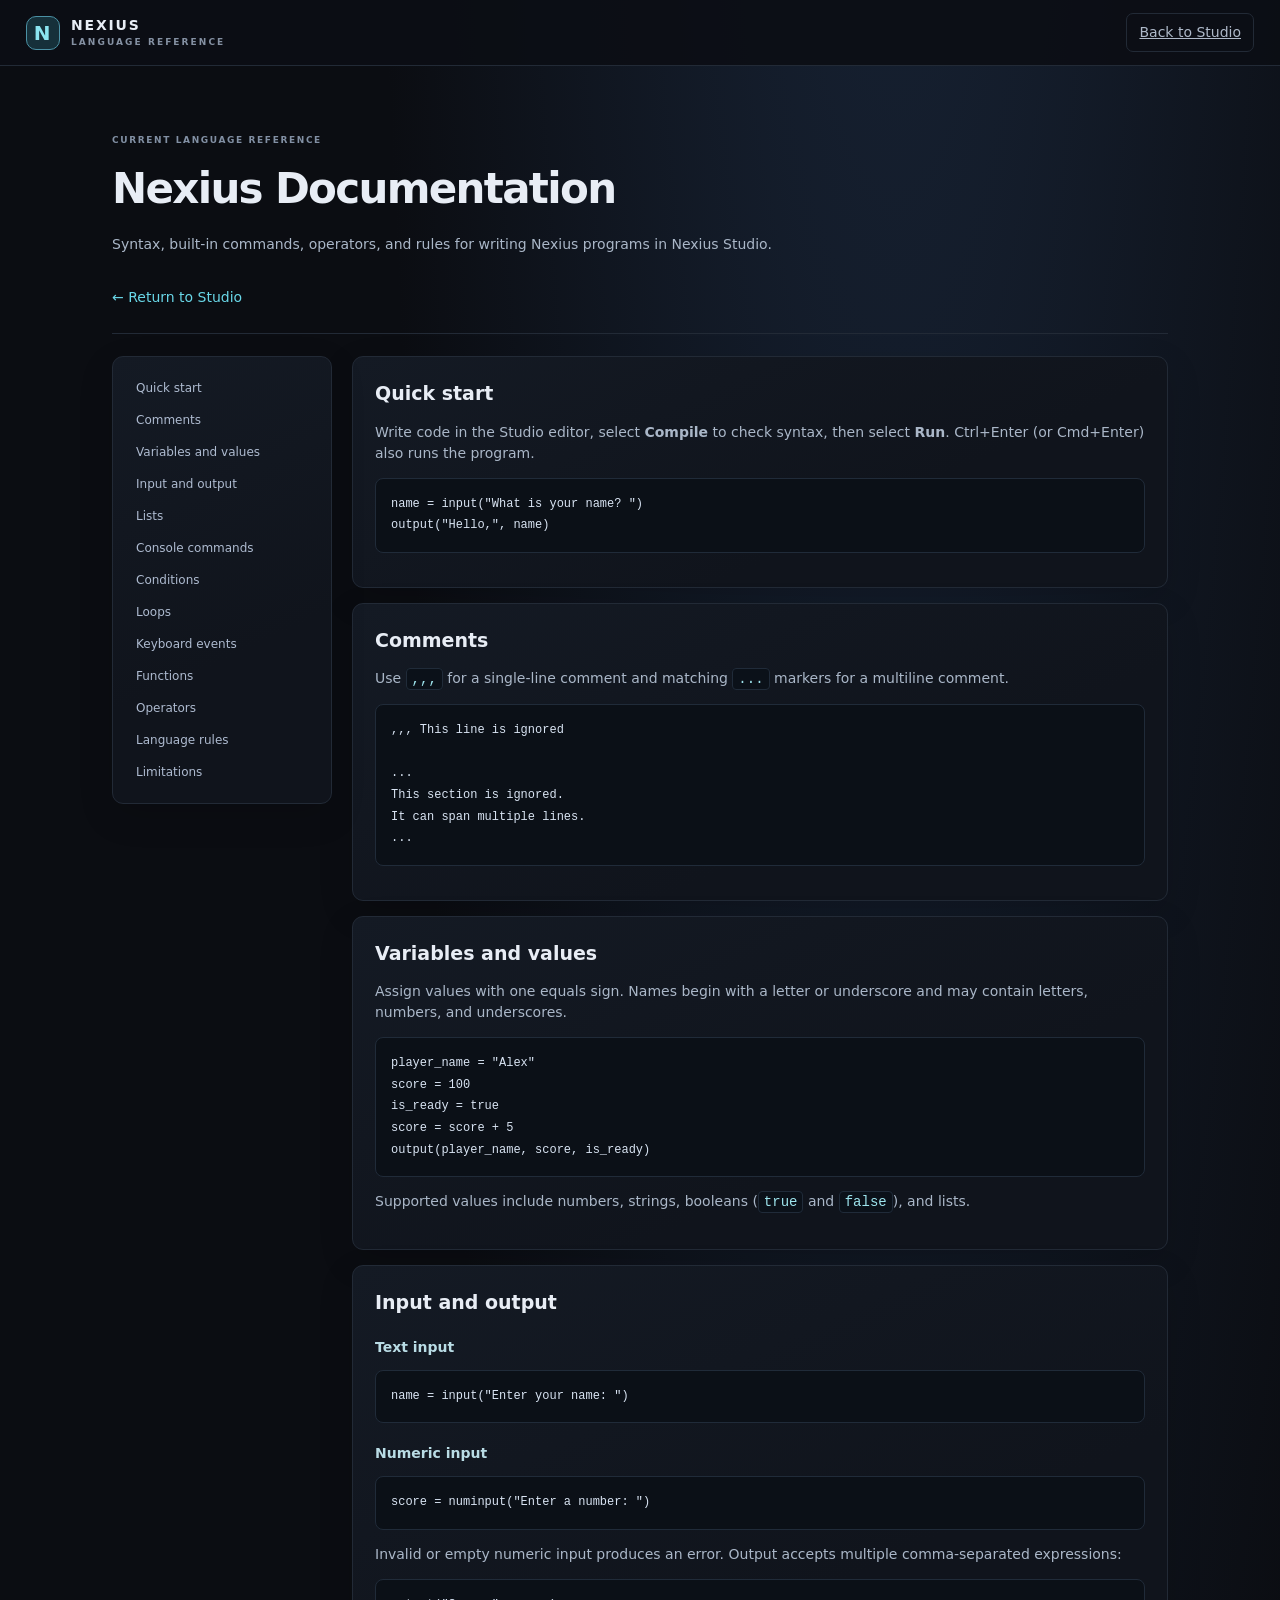
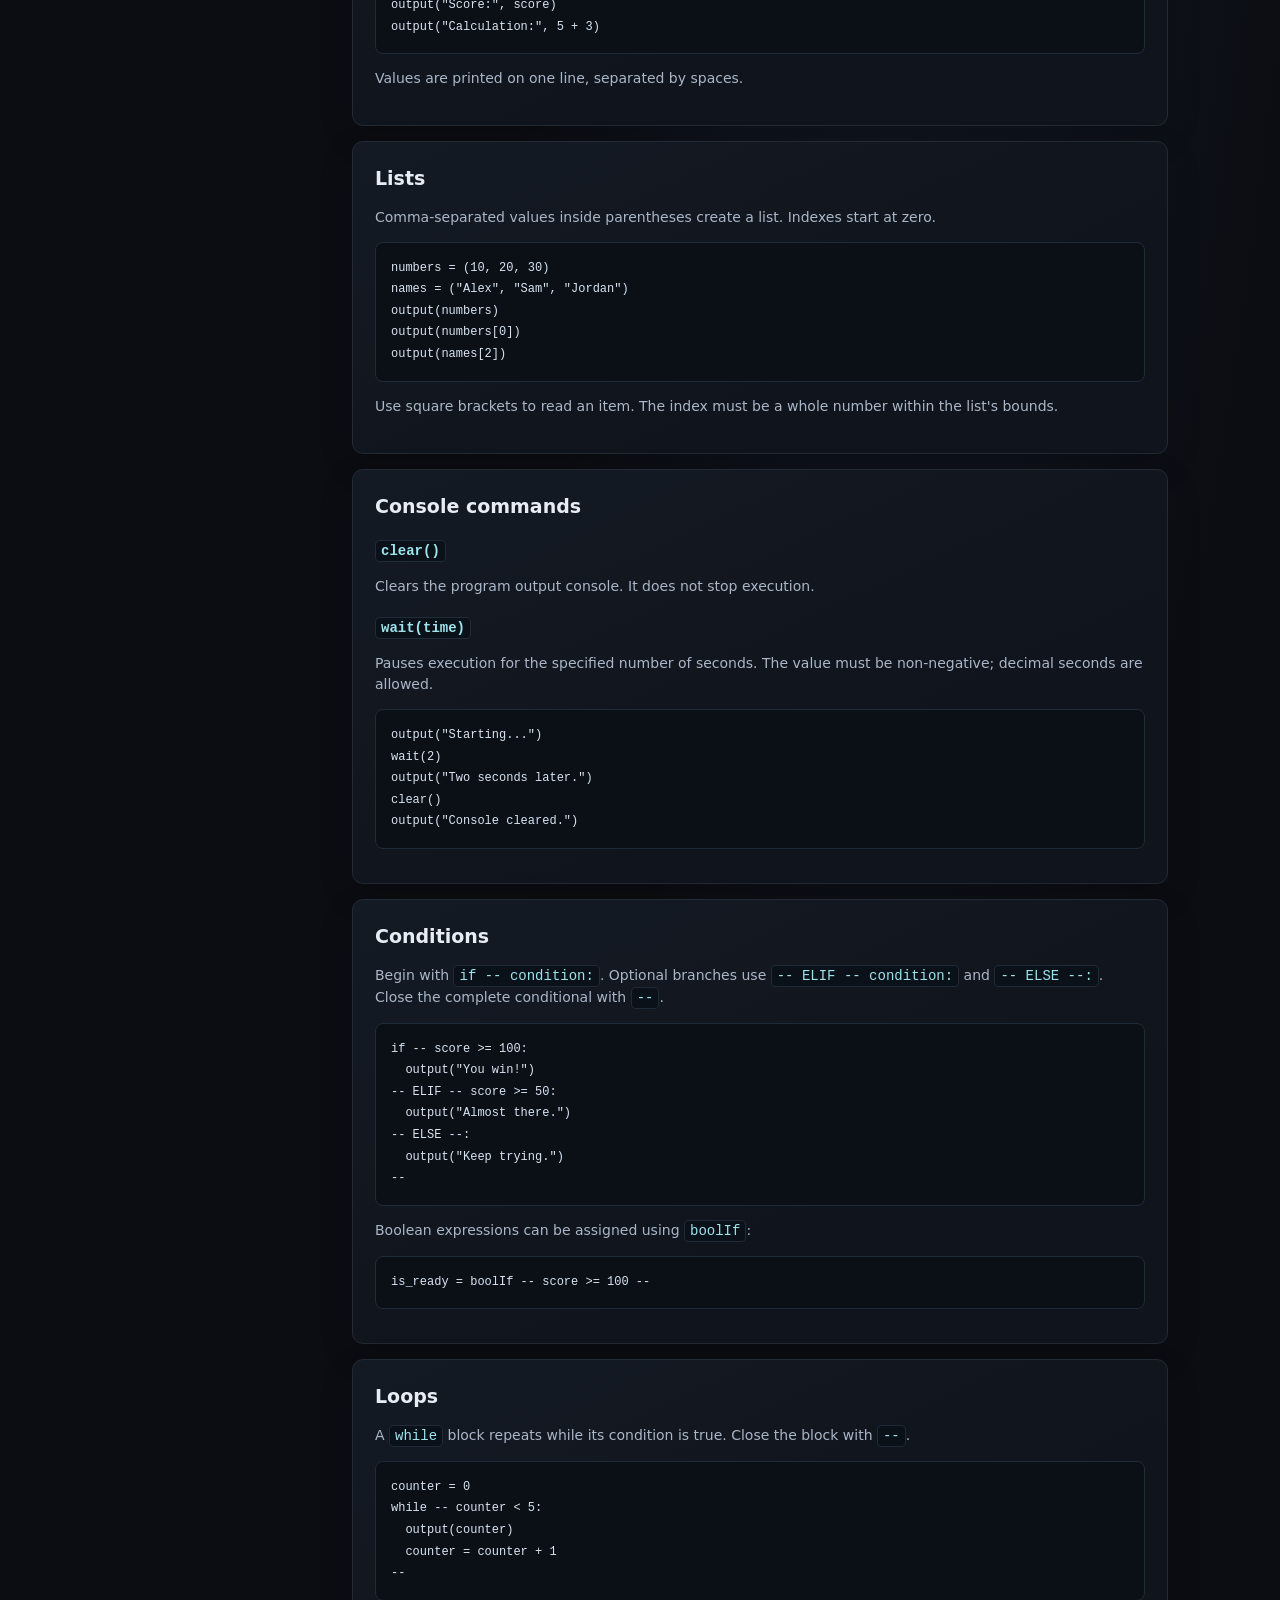
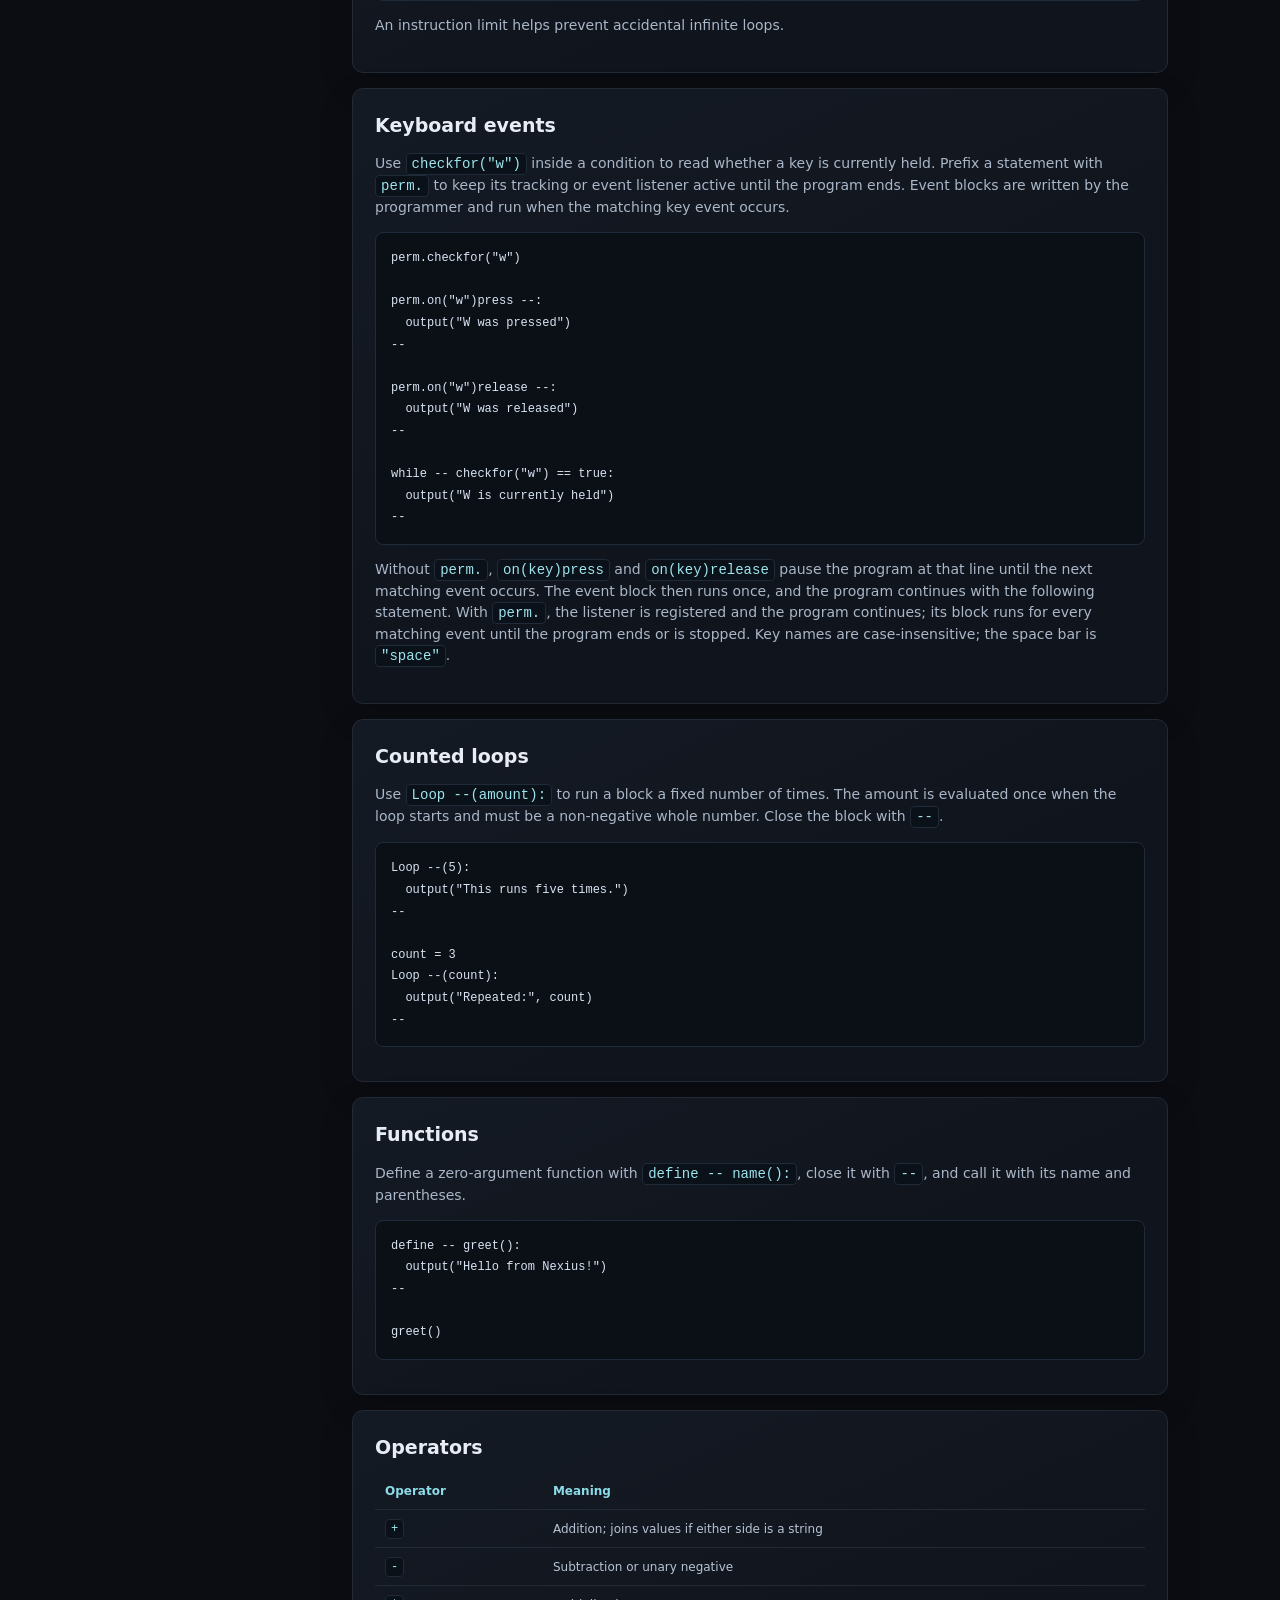
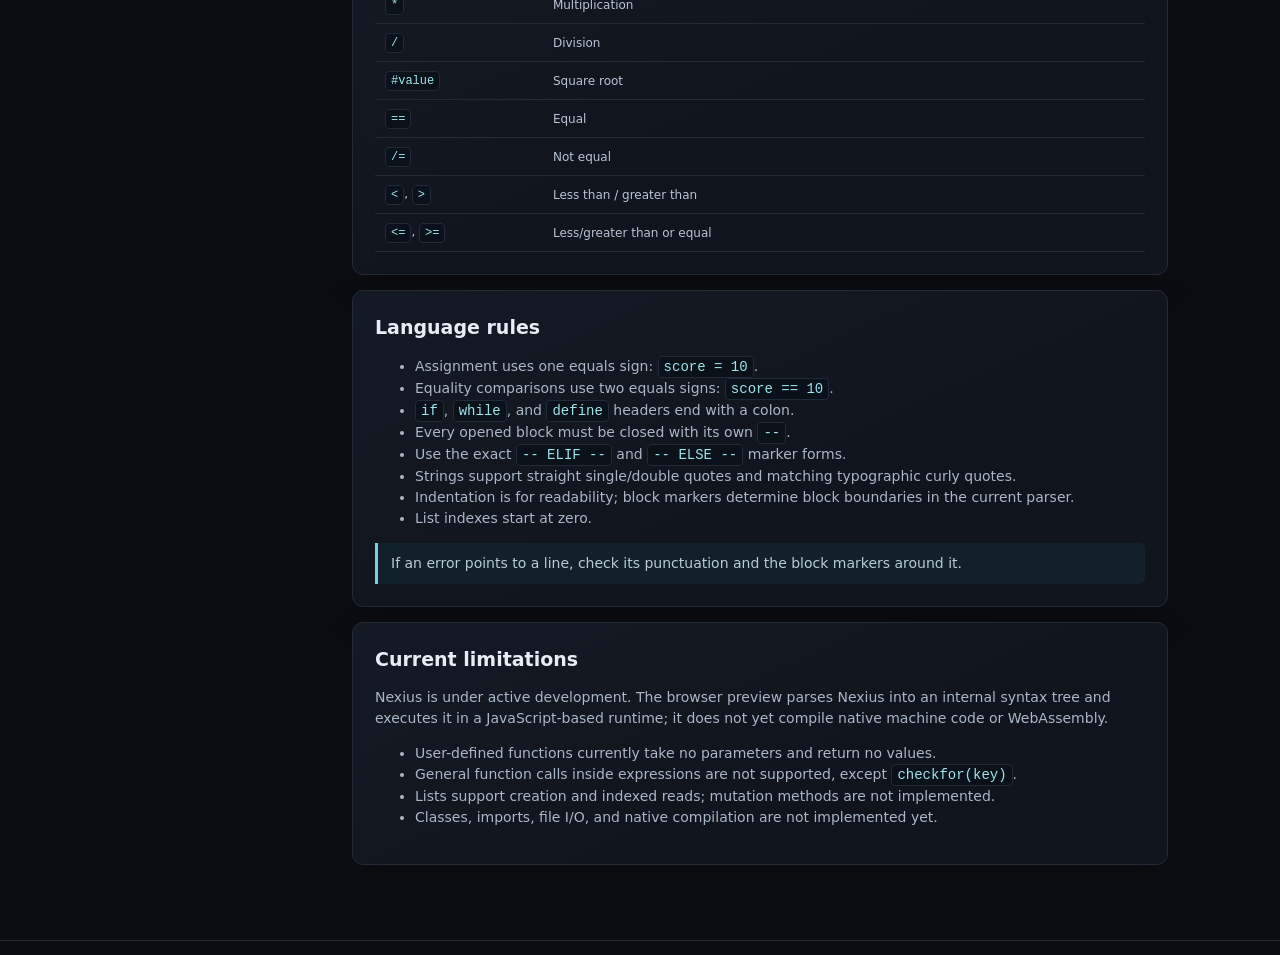
==== docs.html @ 29901f6a "Document blocking and persistent keyboard event behavior" ====
<!doctype html>
<html lang="en">
<head>
<meta charset="utf-8"><meta name="viewport" content="width=device-width, initial-scale=1"><meta name="theme-color" content="#0b0d12">
<title>Nexius Language Documentation</title><link rel="stylesheet" href="styles.css">
</head>
<body>
<header class="topbar"><a class="brand" href="./"><span class="brand-mark">N</span><span>NEXIUS <small>LANGUAGE REFERENCE</small></span></a><div class="top-actions"><a class="quiet docs-link" href="./">Back to Studio</a></div></header>
<main class="docs-page">
<section class="docs-hero"><span class="eyebrow">CURRENT LANGUAGE REFERENCE</span><h1>Nexius Documentation</h1><p>Syntax, built-in commands, operators, and rules for writing Nexius programs in Nexius Studio.</p><a class="docs-back" href="./">← Return to Studio</a></section>
<div class="docs-layout">
<nav class="panel docs-nav" aria-label="Documentation sections"><a href="#start">Quick start</a><a href="#comments">Comments</a><a href="#values">Variables and values</a><a href="#io">Input and output</a><a href="#lists">Lists</a><a href="#console">Console commands</a><a href="#conditions">Conditions</a><a href="#loops">Loops</a><a href="#keyboard">Keyboard events</a><a href="#functions">Functions</a><a href="#operators">Operators</a><a href="#rules">Language rules</a><a href="#limits">Limitations</a></nav>
<div class="docs-content">
<section class="panel docs-card" id="start"><h2>Quick start</h2><p>Write code in the Studio editor, select <strong>Compile</strong> to check syntax, then select <strong>Run</strong>. Ctrl+Enter (or Cmd+Enter) also runs the program.</p><pre><code>name = input("What is your name? ")
output("Hello,", name)</code></pre></section>
<section class="panel docs-card" id="comments"><h2>Comments</h2><p>Use <code>,,,</code> for a single-line comment and matching <code>...</code> markers for a multiline comment.</p><pre><code>,,, This line is ignored

...
This section is ignored.
It can span multiple lines.
...</code></pre></section>
<section class="panel docs-card" id="values"><h2>Variables and values</h2><p>Assign values with one equals sign. Names begin with a letter or underscore and may contain letters, numbers, and underscores.</p><pre><code>player_name = "Alex"
score = 100
is_ready = true
score = score + 5
output(player_name, score, is_ready)</code></pre><p>Supported values include numbers, strings, booleans (<code>true</code> and <code>false</code>), and lists.</p></section>
<section class="panel docs-card" id="io"><h2>Input and output</h2><h3>Text input</h3><pre><code>name = input("Enter your name: ")</code></pre><h3>Numeric input</h3><pre><code>score = numinput("Enter a number: ")</code></pre><p>Invalid or empty numeric input produces an error. Output accepts multiple comma-separated expressions:</p><pre><code>output("Score:", score)
output("Calculation:", 5 + 3)</code></pre><p>Values are printed on one line, separated by spaces.</p></section>
<section class="panel docs-card" id="lists"><h2>Lists</h2><p>Comma-separated values inside parentheses create a list. Indexes start at zero.</p><pre><code>numbers = (10, 20, 30)
names = ("Alex", "Sam", "Jordan")
output(numbers)
output(numbers[0])
output(names[2])</code></pre><p>Use square brackets to read an item. The index must be a whole number within the list's bounds.</p></section>
<section class="panel docs-card" id="console"><h2>Console commands</h2><h3><code>clear()</code></h3><p>Clears the program output console. It does not stop execution.</p><h3><code>wait(time)</code></h3><p>Pauses execution for the specified number of seconds. The value must be non-negative; decimal seconds are allowed.</p><pre><code>output("Starting...")
wait(2)
output("Two seconds later.")
clear()
output("Console cleared.")</code></pre></section>
<section class="panel docs-card" id="conditions"><h2>Conditions</h2><p>Begin with <code>if -- condition:</code>. Optional branches use <code>-- ELIF -- condition:</code> and <code>-- ELSE --:</code>. Close the complete conditional with <code>--</code>.</p><pre><code>if -- score >= 100:
  output("You win!")
-- ELIF -- score >= 50:
  output("Almost there.")
-- ELSE --:
  output("Keep trying.")
--</code></pre><p>Boolean expressions can be assigned using <code>boolIf</code>:</p><pre><code>is_ready = boolIf -- score >= 100 --</code></pre></section>
<section class="panel docs-card" id="loops"><h2>Loops</h2><p>A <code>while</code> block repeats while its condition is true. Close the block with <code>--</code>.</p><pre><code>counter = 0
while -- counter < 5:
  output(counter)
  counter = counter + 1
--</code></pre><p>An instruction limit helps prevent accidental infinite loops.</p></section>
<section class="panel docs-card" id="keyboard"><h2>Keyboard events</h2><p>Use <code>checkfor("w")</code> inside a condition to read whether a key is currently held. Prefix a statement with <code>perm.</code> to keep its tracking or event listener active until the program ends. Event blocks are written by the programmer and run when the matching key event occurs.</p><pre><code>perm.checkfor("w")

perm.on("w")press --:
  output("W was pressed")
--

perm.on("w")release --:
  output("W was released")
--

while -- checkfor("w") == true:
  output("W is currently held")
--</code></pre><p>Without <code>perm.</code>, <code>on(key)press</code> and <code>on(key)release</code> pause the program at that line until the next matching event occurs. The event block then runs once, and the program continues with the following statement. With <code>perm.</code>, the listener is registered and the program continues; its block runs for every matching event until the program ends or is stopped. Key names are case-insensitive; the space bar is <code>"space"</code>.</p></section>
<section class="panel docs-card" id="counted-loops"><h2>Counted loops</h2><p>Use <code>Loop --(amount):</code> to run a block a fixed number of times. The amount is evaluated once when the loop starts and must be a non-negative whole number. Close the block with <code>--</code>.</p><pre><code>Loop --(5):
  output("This runs five times.")
--

count = 3
Loop --(count):
  output("Repeated:", count)
--</code></pre></section>
<section class="panel docs-card" id="functions"><h2>Functions</h2><p>Define a zero-argument function with <code>define -- name():</code>, close it with <code>--</code>, and call it with its name and parentheses.</p><pre><code>define -- greet():
  output("Hello from Nexius!")
--

greet()</code></pre></section>
<section class="panel docs-card" id="operators"><h2>Operators</h2><table class="docs-table"><thead><tr><th>Operator</th><th>Meaning</th></tr></thead><tbody><tr><td><code>+</code></td><td>Addition; joins values if either side is a string</td></tr><tr><td><code>-</code></td><td>Subtraction or unary negative</td></tr><tr><td><code>*</code></td><td>Multiplication</td></tr><tr><td><code>/</code></td><td>Division</td></tr><tr><td><code>#value</code></td><td>Square root</td></tr><tr><td><code>==</code></td><td>Equal</td></tr><tr><td><code>/=</code></td><td>Not equal</td></tr><tr><td><code>&lt;</code>, <code>&gt;</code></td><td>Less than / greater than</td></tr><tr><td><code>&lt;=</code>, <code>&gt;=</code></td><td>Less/greater than or equal</td></tr></tbody></table></section>
<section class="panel docs-card" id="rules"><h2>Language rules</h2><ul><li>Assignment uses one equals sign: <code>score = 10</code>.</li><li>Equality comparisons use two equals signs: <code>score == 10</code>.</li><li><code>if</code>, <code>while</code>, and <code>define</code> headers end with a colon.</li><li>Every opened block must be closed with its own <code>--</code>.</li><li>Use the exact <code>-- ELIF --</code> and <code>-- ELSE --</code> marker forms.</li><li>Strings support straight single/double quotes and matching typographic curly quotes.</li><li>Indentation is for readability; block markers determine block boundaries in the current parser.</li><li>List indexes start at zero.</li></ul><div class="docs-note">If an error points to a line, check its punctuation and the block markers around it.</div></section>
<section class="panel docs-card" id="limits"><h2>Current limitations</h2><p>Nexius is under active development. The browser preview parses Nexius into an internal syntax tree and executes it in a JavaScript-based runtime; it does not yet compile native machine code or WebAssembly.</p><ul><li>User-defined functions currently take no parameters and return no values.</li><li>General function calls inside expressions are not supported, except <code>checkfor(key)</code>.</li><li>Lists support creation and indexed reads; mutation methods are not implemented.</li><li>Classes, imports, file I/O, and native compilation are not implemented yet.</li></ul></section>
</div></div></main>
<footer class="footer"><span>NEXIUS <span class="muted">· Language documentation</span></span><a class="docs-back" href="./">Back to Studio ↑</a></footer>
</body></html>
---- styles.css ----
:root{color-scheme:dark;--bg:#0b0d12;--panel:#11151d;--panel2:#0d1118;--line:#222a36;--text:#e8edf5;--muted:#8591a3;--cyan:#69d7e8;--blue:#6488ff;--green:#54d6a0;--red:#ff737d}*{box-sizing:border-box}body{margin:0;background:radial-gradient(ellipse at 70% -20%,#19263a 0,transparent 42%),var(--bg);color:var(--text);font:14px/1.5 Inter,ui-sans-serif,system-ui,-apple-system,BlinkMacSystemFont,"Segoe UI",sans-serif;min-height:100vh}.topbar{height:66px;border-bottom:1px solid var(--line);display:flex;align-items:center;padding:0 26px;gap:34px;background:#0b0e14e8}.brand{display:flex;align-items:center;gap:11px;color:var(--text);text-decoration:none;font-weight:800;letter-spacing:.13em;font-size:14px}.brand small{display:block;color:var(--muted);font-size:9px;letter-spacing:.23em;font-weight:600}.brand-mark{width:34px;height:34px;display:grid;place-items:center;border:1px solid #4b91a5;border-radius:10px;color:#8be5f1;background:#16303a;font-size:20px}.file-label{color:#cbd4e1;font-size:12px;border-left:1px solid var(--line);padding-left:25px}.dot,.status-dot{display:inline-block;width:7px;height:7px;background:var(--green);border-radius:50%;margin-right:8px;box-shadow:0 0 12px #54d6a066}.saved{font-size:9px;color:#748297;margin-left:10px;letter-spacing:.12em}.top-actions{margin-left:auto;display:flex;gap:9px}.quiet,.icon-button{background:transparent;border:1px solid var(--line);color:#aeb9c9;border-radius:7px;padding:8px 12px;cursor:pointer}.quiet:hover,.icon-button:hover{border-color:#52647c;color:white}.workspace{max-width:1600px;margin:0 auto;padding:24px;display:grid;grid-template-columns:minmax(0,1.45fr) minmax(340px,.8fr);gap:18px;min-height:calc(100vh - 112px)}.panel{background:linear-gradient(155deg,#141a24,#10141c 65%);border:1px solid var(--line);border-radius:11px;box-shadow:0 12px 35px #0002;overflow:hidden}.editor-panel{display:flex;flex-direction:column;min-height:660px}.panel-heading{padding:20px 22px;border-bottom:1px solid var(--line);display:flex;align-items:center;justify-content:space-between}.panel-heading h1,.panel-heading h2,.console-heading h2{margin:3px 0 0;font-size:17px;font-weight:650;letter-spacing:-.02em}.eyebrow{font-size:9px;letter-spacing:.18em;color:#8290a4;font-weight:750}.language-pill{font-size:9px;letter-spacing:.14em;color:#7ddce8;background:#17303a;border:1px solid #285260;border-radius:5px;padding:5px 8px}.editor-wrap{display:flex;flex:1;min-height:0;background:#0d1118;padding:17px 0;overflow:auto}.line-numbers{width:54px;flex:none;text-align:right;padding:0 15px 0 0;color:#4f5b6c;white-space:pre;font:13px/1.85 ui-monospace,SFMono-Regular,Consolas,monospace;user-select:none}textarea{display:block;flex:1;min-width:0;resize:none;border:0;outline:0;background:transparent;color:#d9e4f3;padding:0 22px 0 0;font:13px/1.85 ui-monospace,SFMono-Regular,Consolas,monospace;tab-size:2;white-space:pre;overflow:auto;caret-color:var(--cyan)}.editor-footer{border-top:1px solid var(--line);padding:10px 18px;color:#9aa7b9;font-size:10px;letter-spacing:.08em;display:flex;justify-content:space-between}.muted{color:#667386}.right-column{display:flex;flex-direction:column;gap:18px}.run-panel{padding-bottom:15px}.panel-heading.compact{padding:17px 18px}.button-row{display:flex;gap:8px;padding:15px 17px 9px}.button-row button{border-radius:7px;padding:9px 14px;font-weight:650;font-size:12px;cursor:pointer}.primary{background:linear-gradient(135deg,#68d7e7,#4e9bbd);border:0;color:#08131a;flex:1}.primary:hover{filter:brightness(1.1)}.secondary{background:#1a2432;border:1px solid #34445a;color:#cbd8e9}.stop{background:#211a20;border:1px solid #49303a;color:#f19ba3}.stop:disabled,.button-row button:disabled{opacity:.35;cursor:not-allowed}.compile-state{padding:2px 18px;color:#77869a;font-size:11px}.console-panel{display:flex;flex-direction:column;min-height:300px;flex:1}.console-heading{padding:16px 18px;border-bottom:1px solid var(--line);display:flex;justify-content:space-between;align-items:center}.console-heading h2{font-size:15px}.icon-button{font-size:10px;padding:5px 9px}.console{padding:14px 17px;flex:1;min-height:160px;max-height:340px;overflow:auto;background:#0b1017;font:12px/1.8 ui-monospace,SFMono-Regular,Consolas,monospace;color:#c9d8e8;white-space:pre-wrap;overflow-wrap:anywhere}.placeholder{color:#5f6c7e;font:12px/1.7 ui-sans-serif,system-ui}.console-line{min-height:21px}.console-line.output{color:#bdebd9}.console-line.prompt{color:#8ed9e8}.console-line.error{color:#ff929a}.input-row{display:flex;gap:9px;align-items:center;padding:10px 13px;border-top:1px solid var(--line);background:#101720}.input-prefix{color:var(--cyan);font-size:18px}.input-row input{min-width:0;flex:1;background:transparent;border:0;outline:0;color:var(--text);font:12px ui-monospace,monospace}.input-row input::placeholder{color:#5c6879}.input-row button{background:#203947;border:1px solid #315b69;color:#9de4ed;border-radius:5px;padding:6px 10px;font-size:10px;cursor:pointer}.input-row button:disabled{opacity:.35}.diagnostics{padding:12px 17px;min-height:58px}.diagnostic{padding:7px 0;border-bottom:1px solid #202834;color:#aebbd0;font-size:11px}.diagnostic.error{color:#ff929a}.diagnostic .line{color:#74849a;margin-right:8px}.count{border:1px solid var(--line);border-radius:10px;padding:2px 8px;color:#8b9ab0;font-size:10px}.footer{height:46px;border-top:1px solid var(--line);display:flex;align-items:center;justify-content:space-between;padding:0 26px;color:#758397;font-size:10px;letter-spacing:.1em}.status-dot{margin:0;background:var(--green)}@media(max-width:850px){.workspace{grid-template-columns:1fr;padding:13px}.editor-panel{min-height:490px}.right-column{display:grid;grid-template-columns:1fr 1fr}.run-panel{grid-column:1/-1}.console-panel{min-height:270px}.diagnostics-panel{min-height:180px}}@media(max-width:560px){.topbar{padding:0 13px;gap:13px}.file-label{padding-left:12px;font-size:10px}.saved{display:none}.top-actions{gap:5px}.quiet{padding:7px;font-size:10px}.workspace{padding:9px;gap:10px}.right-column{display:flex}.editor-panel{min-height:440px}.panel-heading{padding:15px}.footer{padding:0 13px;font-size:9px}}

/* Language documentation page */
.docs-page{max-width:1100px;margin:0 auto;padding:28px 22px 60px}.docs-hero{padding:34px 0 25px;border-bottom:1px solid var(--line);margin-bottom:22px}.docs-hero h1{font-size:clamp(28px,5vw,42px);letter-spacing:-.04em;margin:8px 0}.docs-hero p{max-width:700px;color:#aab7c8;font-size:14px}.docs-layout{display:grid;grid-template-columns:220px minmax(0,1fr);gap:20px}.docs-nav{align-self:start;position:sticky;top:18px;padding:15px}.docs-nav a{display:block;color:#aebbd0;text-decoration:none;padding:7px 8px;border-radius:6px;font-size:12px}.docs-nav a:hover{background:#1a2635;color:var(--cyan)}.docs-content{min-width:0}.docs-card{padding:22px;margin-bottom:15px}.docs-card h2{font-size:19px;margin:0 0 12px}.docs-card h3{font-size:14px;margin:20px 0 7px;color:#b9dce5}.docs-card p,.docs-card li{color:#aab7c8}.docs-card code{color:#9de4ed;background:#0b1119;border:1px solid #202b39;border-radius:4px;padding:2px 5px}.docs-card pre{overflow:auto;background:#0b1017;border:1px solid #202b39;border-radius:8px;padding:15px;color:#d9e4f3;font:12px/1.8 ui-monospace,SFMono-Regular,Consolas,monospace}.docs-card pre code{padding:0;border:0;background:none;color:inherit}.docs-table{width:100%;border-collapse:collapse;font-size:12px}.docs-table th,.docs-table td{text-align:left;padding:9px 10px;border-bottom:1px solid var(--line)}.docs-table th{color:#8bdce8;font-weight:700}.docs-table td{color:#b8c4d5}.docs-note{border-left:3px solid var(--cyan);padding:10px 13px;background:#12202a;color:#b7cbd8;border-radius:0 6px 6px 0}.docs-back{display:inline-block;margin-top:18px;color:var(--cyan);text-decoration:none}.docs-back:hover{text-decoration:underline}@media(max-width:720px){.docs-layout{grid-template-columns:1fr}.docs-nav{position:static;display:flex;flex-wrap:wrap;gap:3px}.docs-page{padding:16px 12px 40px}.docs-card{padding:17px}.docs-table{display:block;overflow-x:auto;white-space:nowrap}}

/* Live Nexius recommendation panel */
.suggestions{border-top:1px solid var(--line);background:#101722;padding:9px 12px;display:flex;gap:7px;flex-wrap:wrap;align-content:flex-start;max-height:176px;overflow:auto}
.suggestion-heading{width:100%;font-size:9px;letter-spacing:.16em;color:#8294aa;font-weight:750;padding:0 3px 2px}
.suggestion-empty{color:#64748a;font-size:10px;padding:3px}
.suggestion-item{display:flex;flex-direction:column;align-items:flex-start;gap:2px;max-width:100%;min-width:145px;text-align:left;background:#141f2c;border:1px solid #29394b;border-radius:6px;padding:6px 9px;color:#d8e6f4;cursor:pointer}
.suggestion-item:hover,.suggestion-item.selected{border-color:#5797a9;background:#172b37}
.suggestion-title{font:11px ui-monospace,SFMono-Regular,Consolas,monospace;color:#9de4ed}
.suggestion-detail{font-size:9px;color:#8b9bb0}
@media(max-width:560px){.suggestions{max-height:150px;gap:5px}.suggestion-item{min-width:calc(50% - 5px);flex:1}}


/* Keep the source editor and line-number gutter aligned while scrolling. */
.editor-wrap {
  overflow: hidden;
  align-items: stretch;
}
.line-numbers {
  height: 100%;
  overflow: hidden;
  flex: 0 0 54px;
}
.editor-wrap textarea {
  height: 100%;
  min-height: 100%;
  align-self: stretch;
  overflow: auto;
}
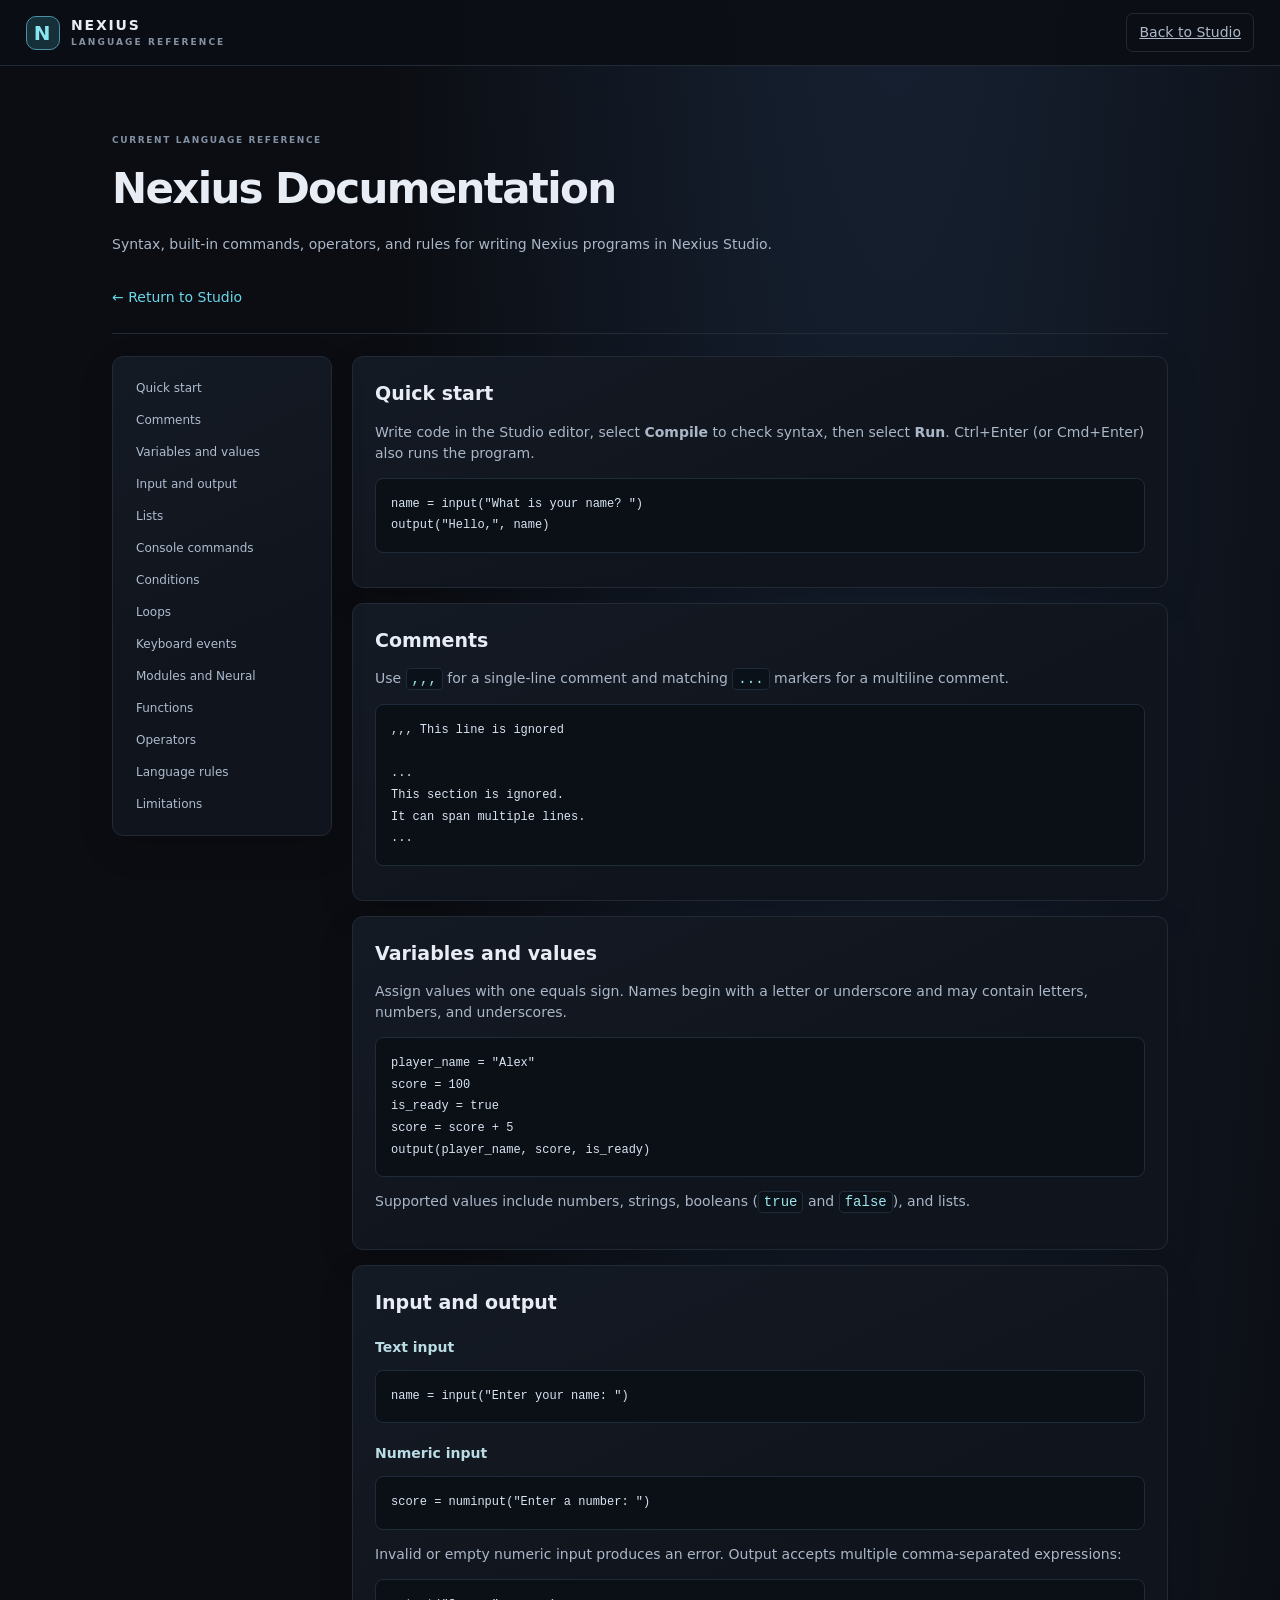
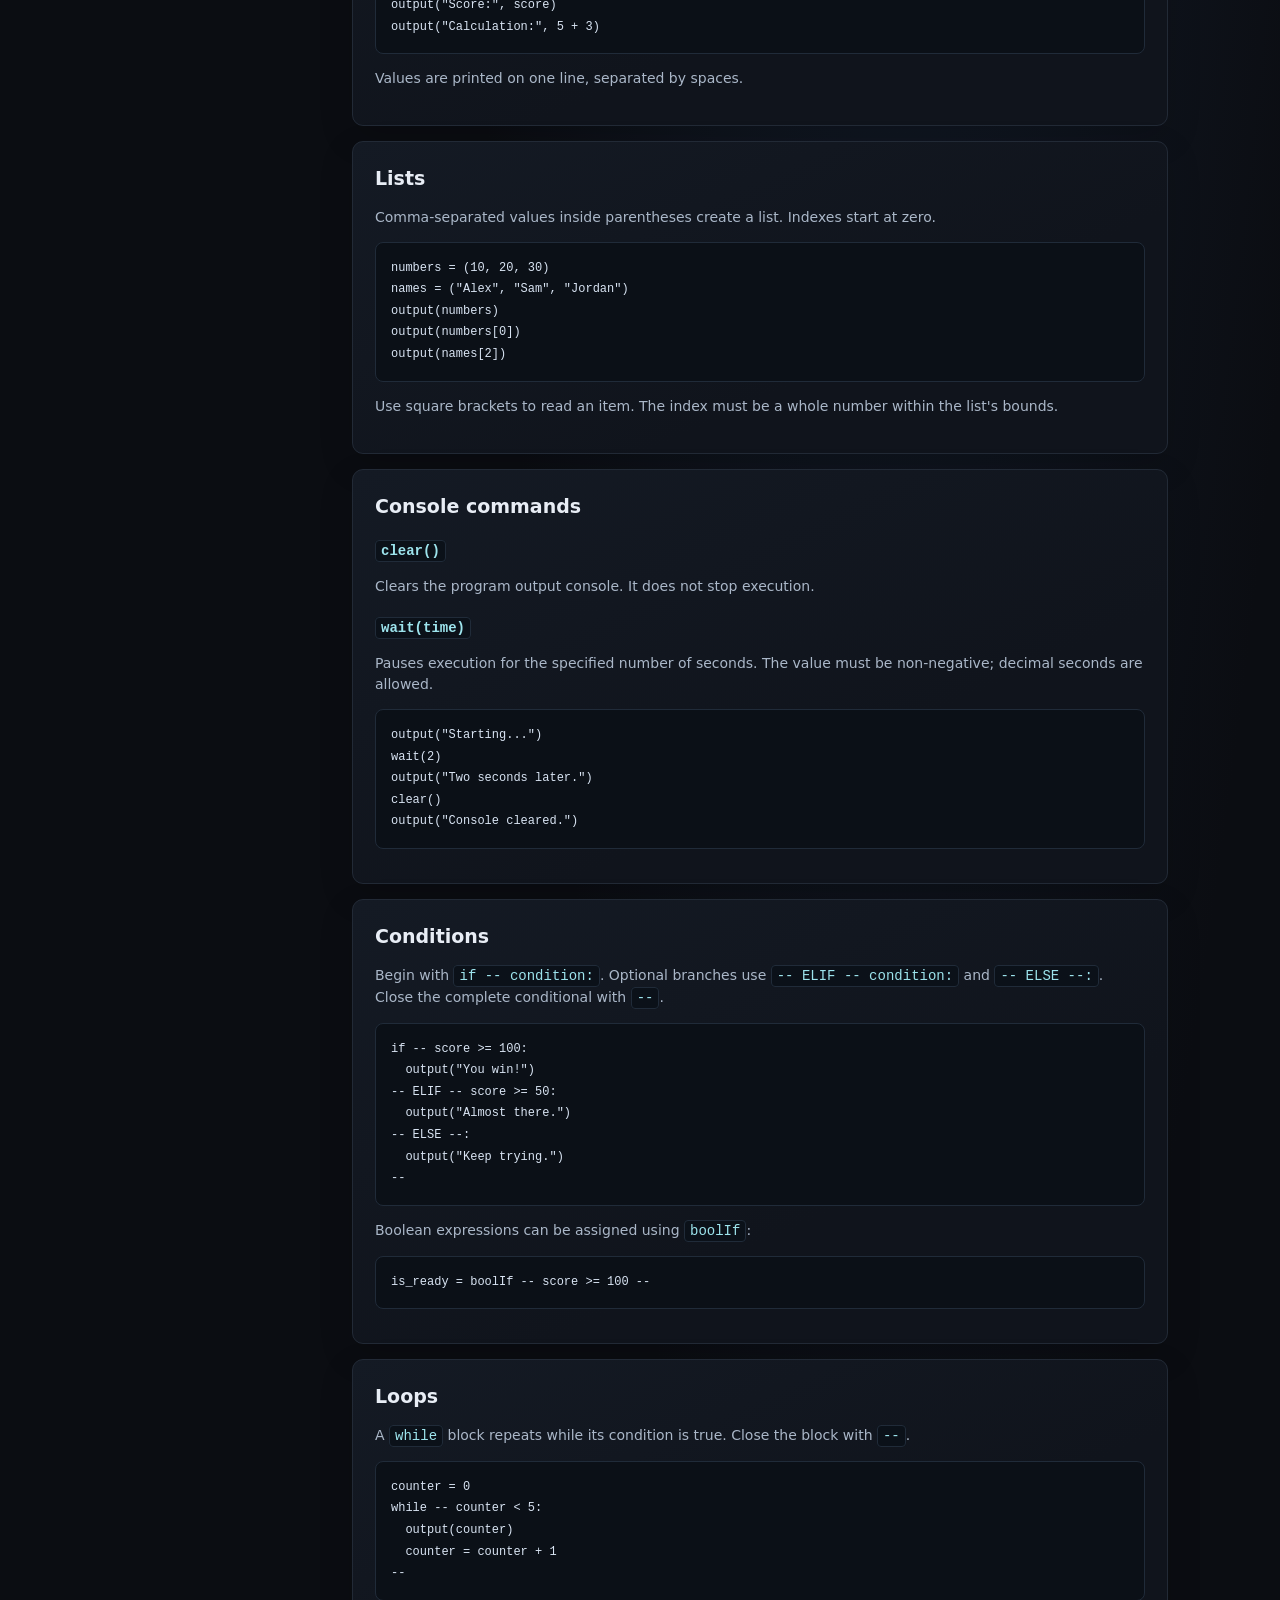
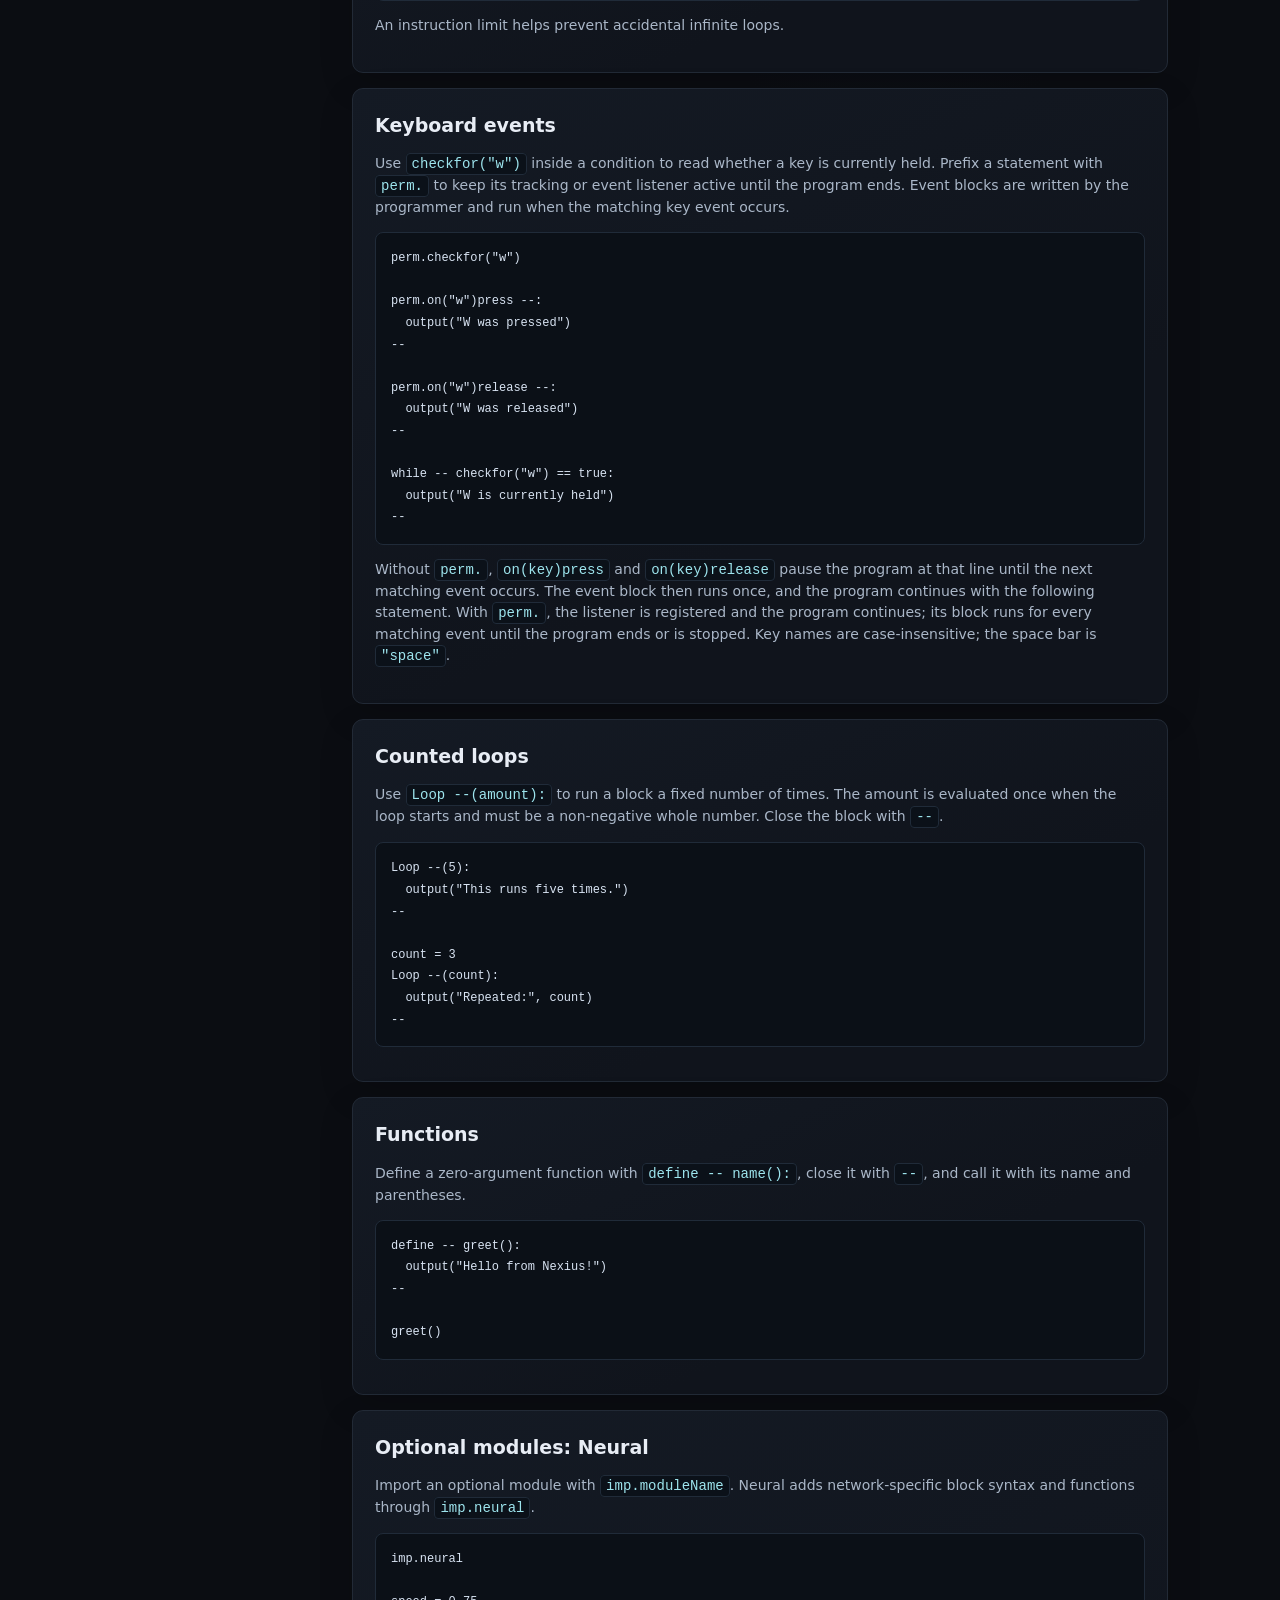
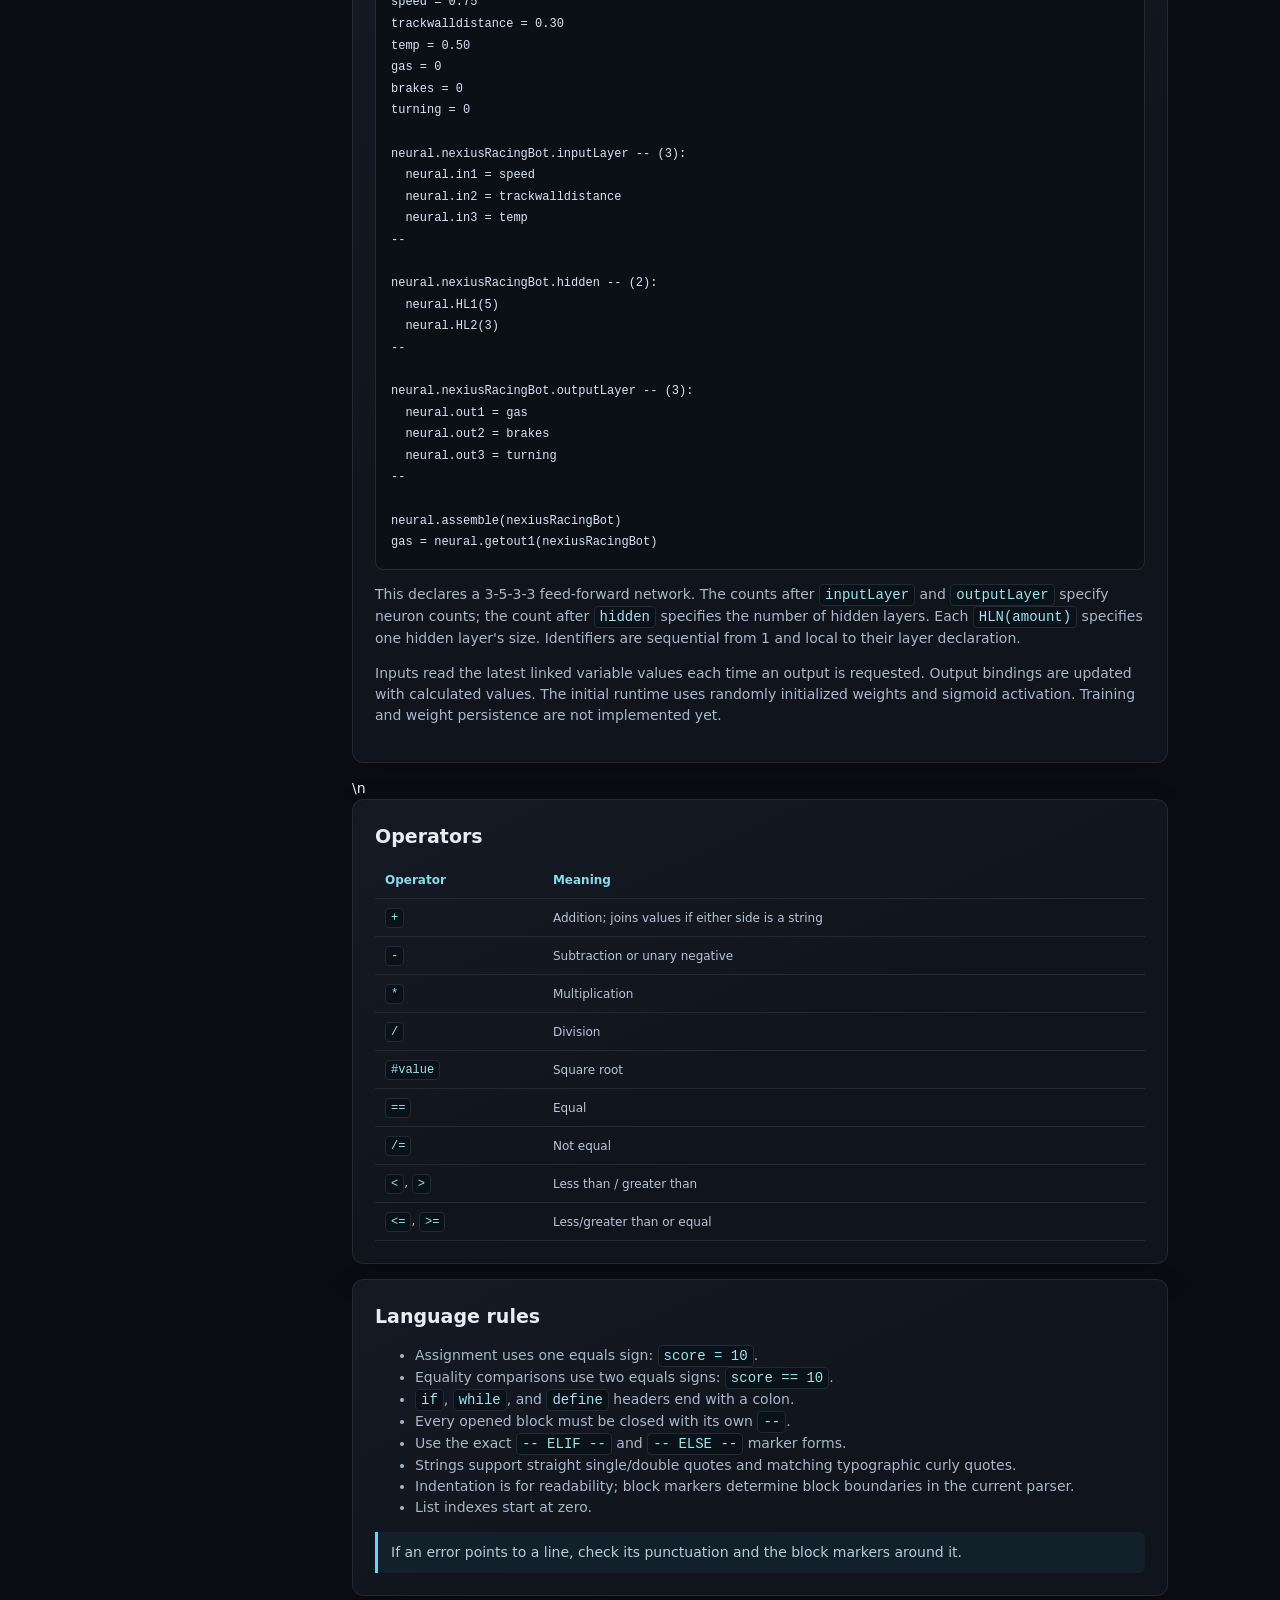
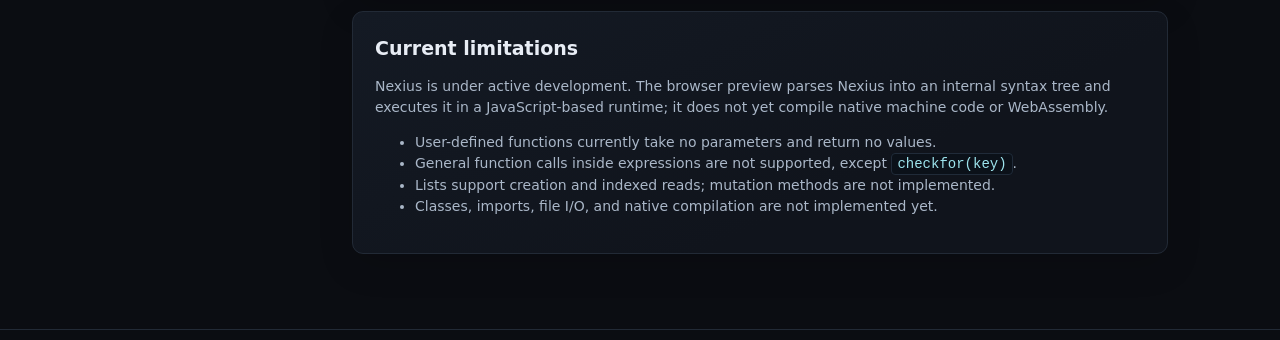
==== commit d7648ec8: "Document Neural module syntax" ====
--- a/docs.html
+++ b/docs.html
@@ -9,7 +9,7 @@
 <main class="docs-page">
 <section class="docs-hero"><span class="eyebrow">CURRENT LANGUAGE REFERENCE</span><h1>Nexius Documentation</h1><p>Syntax, built-in commands, operators, and rules for writing Nexius programs in Nexius Studio.</p><a class="docs-back" href="./">← Return to Studio</a></section>
 <div class="docs-layout">
-<nav class="panel docs-nav" aria-label="Documentation sections"><a href="#start">Quick start</a><a href="#comments">Comments</a><a href="#values">Variables and values</a><a href="#io">Input and output</a><a href="#lists">Lists</a><a href="#console">Console commands</a><a href="#conditions">Conditions</a><a href="#loops">Loops</a><a href="#keyboard">Keyboard events</a><a href="#functions">Functions</a><a href="#operators">Operators</a><a href="#rules">Language rules</a><a href="#limits">Limitations</a></nav>
+<nav class="panel docs-nav" aria-label="Documentation sections"><a href="#start">Quick start</a><a href="#comments">Comments</a><a href="#values">Variables and values</a><a href="#io">Input and output</a><a href="#lists">Lists</a><a href="#console">Console commands</a><a href="#conditions">Conditions</a><a href="#loops">Loops</a><a href="#keyboard">Keyboard events</a><a href="#modules">Modules and Neural</a><a href="#functions">Functions</a><a href="#operators">Operators</a><a href="#rules">Language rules</a><a href="#limits">Limitations</a></nav>
 <div class="docs-content">
 <section class="panel docs-card" id="start"><h2>Quick start</h2><p>Write code in the Studio editor, select <strong>Compile</strong> to check syntax, then select <strong>Run</strong>. Ctrl+Enter (or Cmd+Enter) also runs the program.</p><pre><code>name = input("What is your name? ")
 output("Hello,", name)</code></pre></section>
@@ -74,7 +74,34 @@
 --
 
 greet()</code></pre></section>
-<section class="panel docs-card" id="operators"><h2>Operators</h2><table class="docs-table"><thead><tr><th>Operator</th><th>Meaning</th></tr></thead><tbody><tr><td><code>+</code></td><td>Addition; joins values if either side is a string</td></tr><tr><td><code>-</code></td><td>Subtraction or unary negative</td></tr><tr><td><code>*</code></td><td>Multiplication</td></tr><tr><td><code>/</code></td><td>Division</td></tr><tr><td><code>#value</code></td><td>Square root</td></tr><tr><td><code>==</code></td><td>Equal</td></tr><tr><td><code>/=</code></td><td>Not equal</td></tr><tr><td><code>&lt;</code>, <code>&gt;</code></td><td>Less than / greater than</td></tr><tr><td><code>&lt;=</code>, <code>&gt;=</code></td><td>Less/greater than or equal</td></tr></tbody></table></section>
+<section class="panel docs-card" id="modules"><h2>Optional modules: Neural</h2><p>Import an optional module with <code>imp.moduleName</code>. Neural adds network-specific block syntax and functions through <code>imp.neural</code>.</p><pre><code>imp.neural
+
+speed = 0.75
+trackwalldistance = 0.30
+temp = 0.50
+gas = 0
+brakes = 0
+turning = 0
+
+neural.nexiusRacingBot.inputLayer -- (3):
+  neural.in1 = speed
+  neural.in2 = trackwalldistance
+  neural.in3 = temp
+--
+
+neural.nexiusRacingBot.hidden -- (2):
+  neural.HL1(5)
+  neural.HL2(3)
+--
+
+neural.nexiusRacingBot.outputLayer -- (3):
+  neural.out1 = gas
+  neural.out2 = brakes
+  neural.out3 = turning
+--
+
+neural.assemble(nexiusRacingBot)
+gas = neural.getout1(nexiusRacingBot)</code></pre><p>This declares a 3-5-3-3 feed-forward network. The counts after <code>inputLayer</code> and <code>outputLayer</code> specify neuron counts; the count after <code>hidden</code> specifies the number of hidden layers. Each <code>HLN(amount)</code> specifies one hidden layer's size. Identifiers are sequential from 1 and local to their layer declaration.</p><p>Inputs read the latest linked variable values each time an output is requested. Output bindings are updated with calculated values. The initial runtime uses randomly initialized weights and sigmoid activation. Training and weight persistence are not implemented yet.</p></section>\n<section class="panel docs-card" id="operators"><h2>Operators</h2><table class="docs-table"><thead><tr><th>Operator</th><th>Meaning</th></tr></thead><tbody><tr><td><code>+</code></td><td>Addition; joins values if either side is a string</td></tr><tr><td><code>-</code></td><td>Subtraction or unary negative</td></tr><tr><td><code>*</code></td><td>Multiplication</td></tr><tr><td><code>/</code></td><td>Division</td></tr><tr><td><code>#value</code></td><td>Square root</td></tr><tr><td><code>==</code></td><td>Equal</td></tr><tr><td><code>/=</code></td><td>Not equal</td></tr><tr><td><code>&lt;</code>, <code>&gt;</code></td><td>Less than / greater than</td></tr><tr><td><code>&lt;=</code>, <code>&gt;=</code></td><td>Less/greater than or equal</td></tr></tbody></table></section>
 <section class="panel docs-card" id="rules"><h2>Language rules</h2><ul><li>Assignment uses one equals sign: <code>score = 10</code>.</li><li>Equality comparisons use two equals signs: <code>score == 10</code>.</li><li><code>if</code>, <code>while</code>, and <code>define</code> headers end with a colon.</li><li>Every opened block must be closed with its own <code>--</code>.</li><li>Use the exact <code>-- ELIF --</code> and <code>-- ELSE --</code> marker forms.</li><li>Strings support straight single/double quotes and matching typographic curly quotes.</li><li>Indentation is for readability; block markers determine block boundaries in the current parser.</li><li>List indexes start at zero.</li></ul><div class="docs-note">If an error points to a line, check its punctuation and the block markers around it.</div></section>
 <section class="panel docs-card" id="limits"><h2>Current limitations</h2><p>Nexius is under active development. The browser preview parses Nexius into an internal syntax tree and executes it in a JavaScript-based runtime; it does not yet compile native machine code or WebAssembly.</p><ul><li>User-defined functions currently take no parameters and return no values.</li><li>General function calls inside expressions are not supported, except <code>checkfor(key)</code>.</li><li>Lists support creation and indexed reads; mutation methods are not implemented.</li><li>Classes, imports, file I/O, and native compilation are not implemented yet.</li></ul></section>
 </div></div></main>
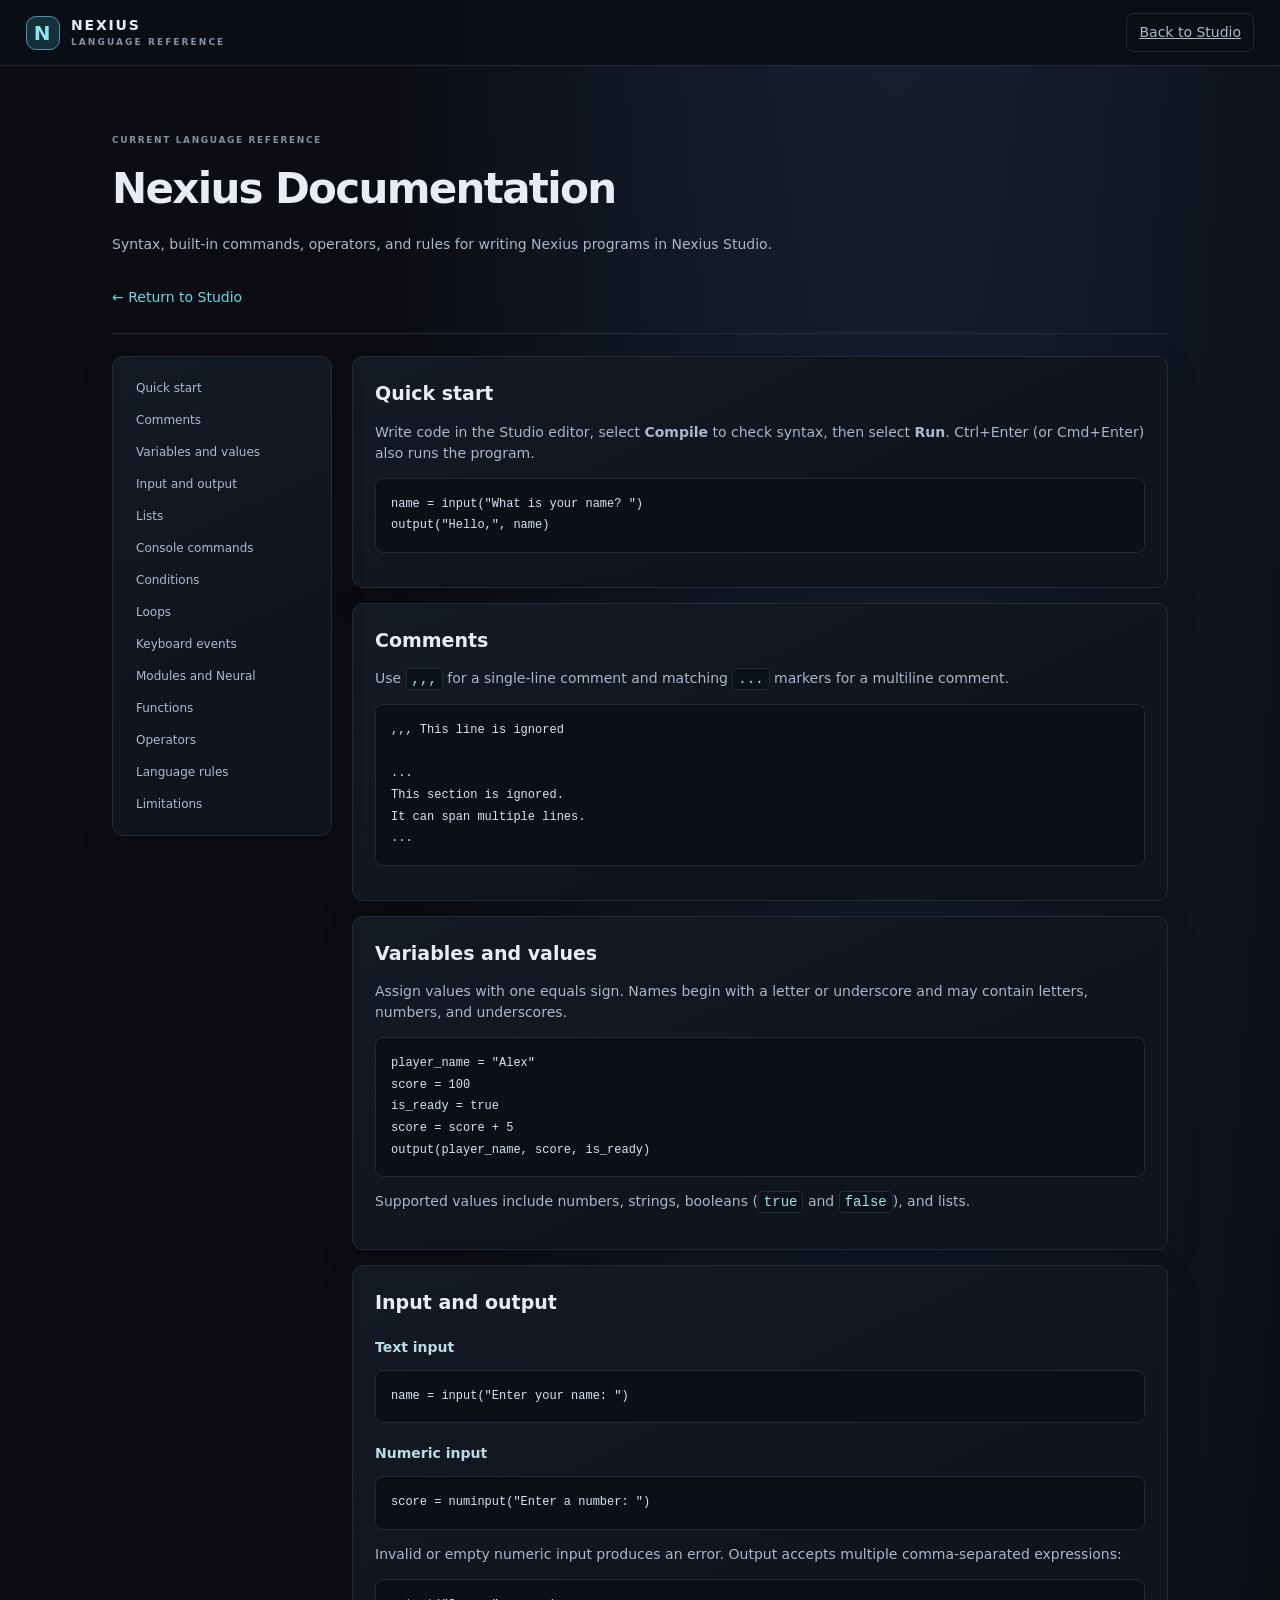
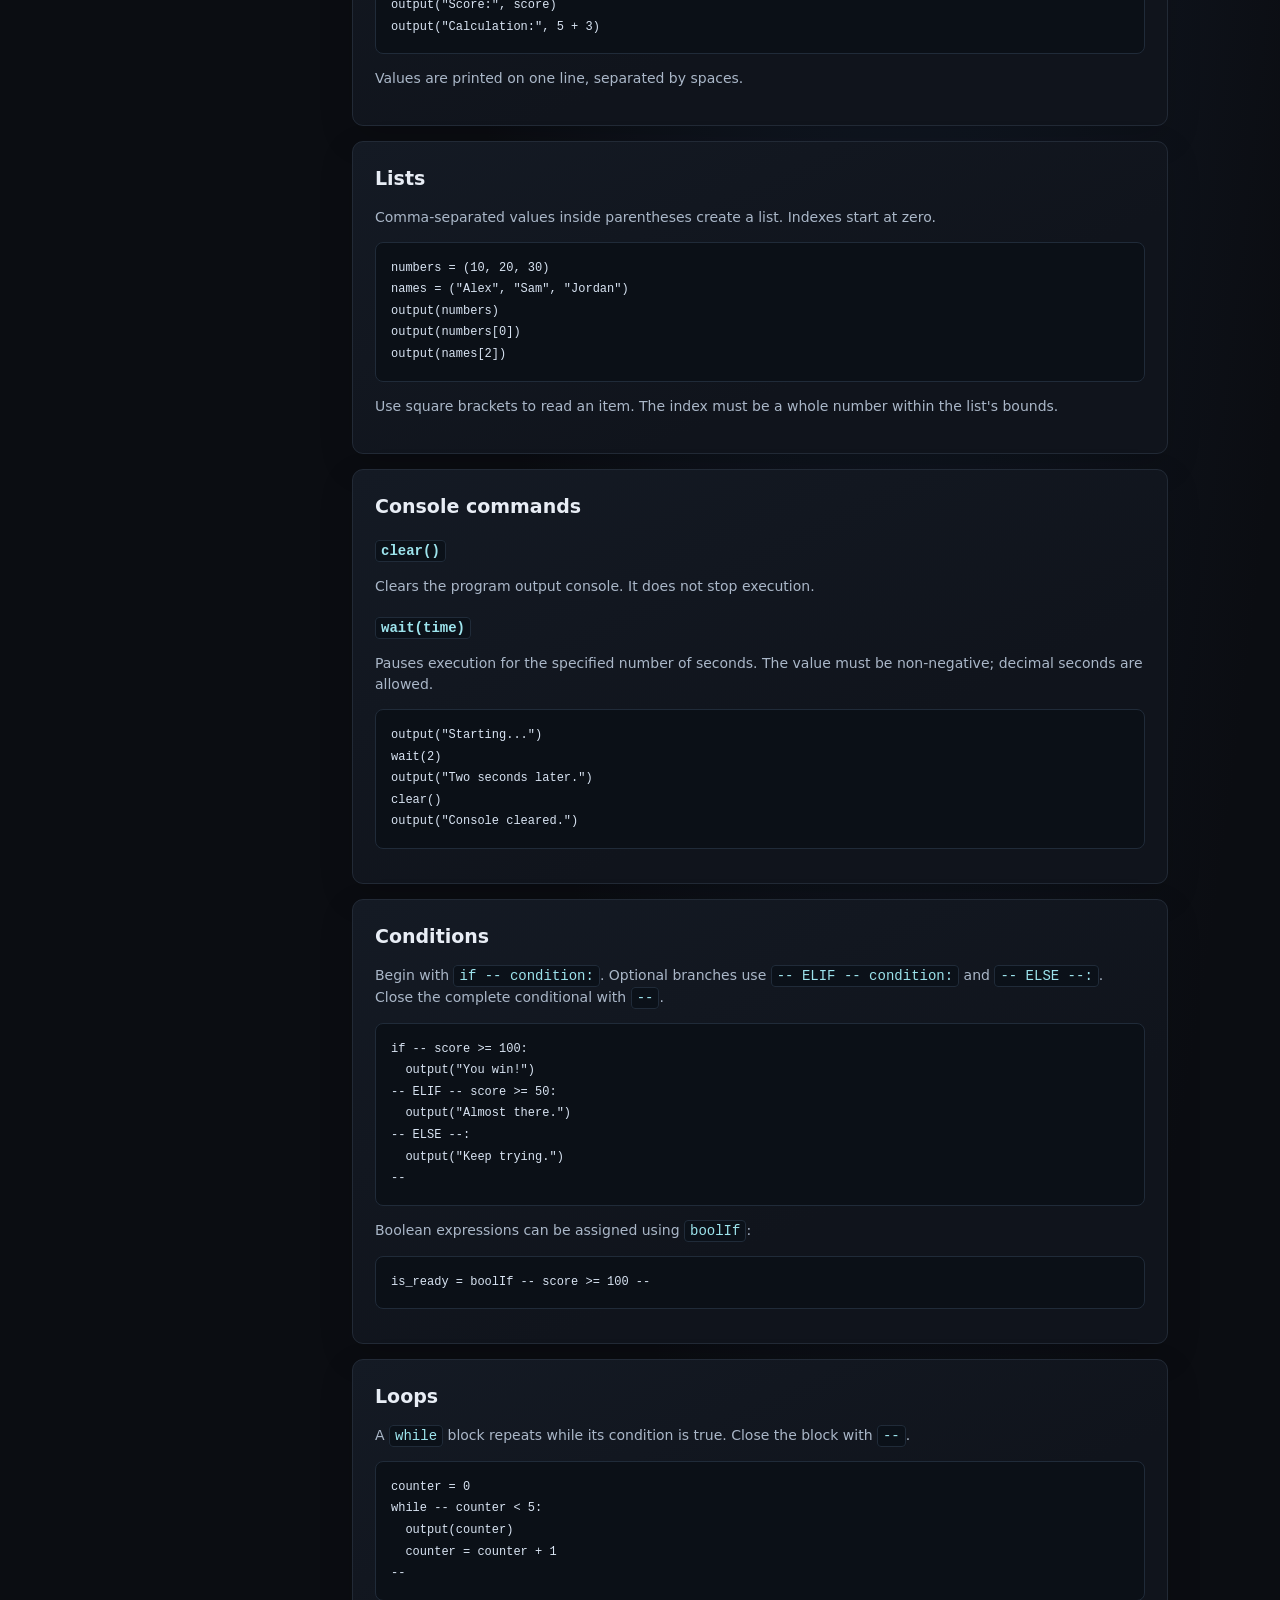
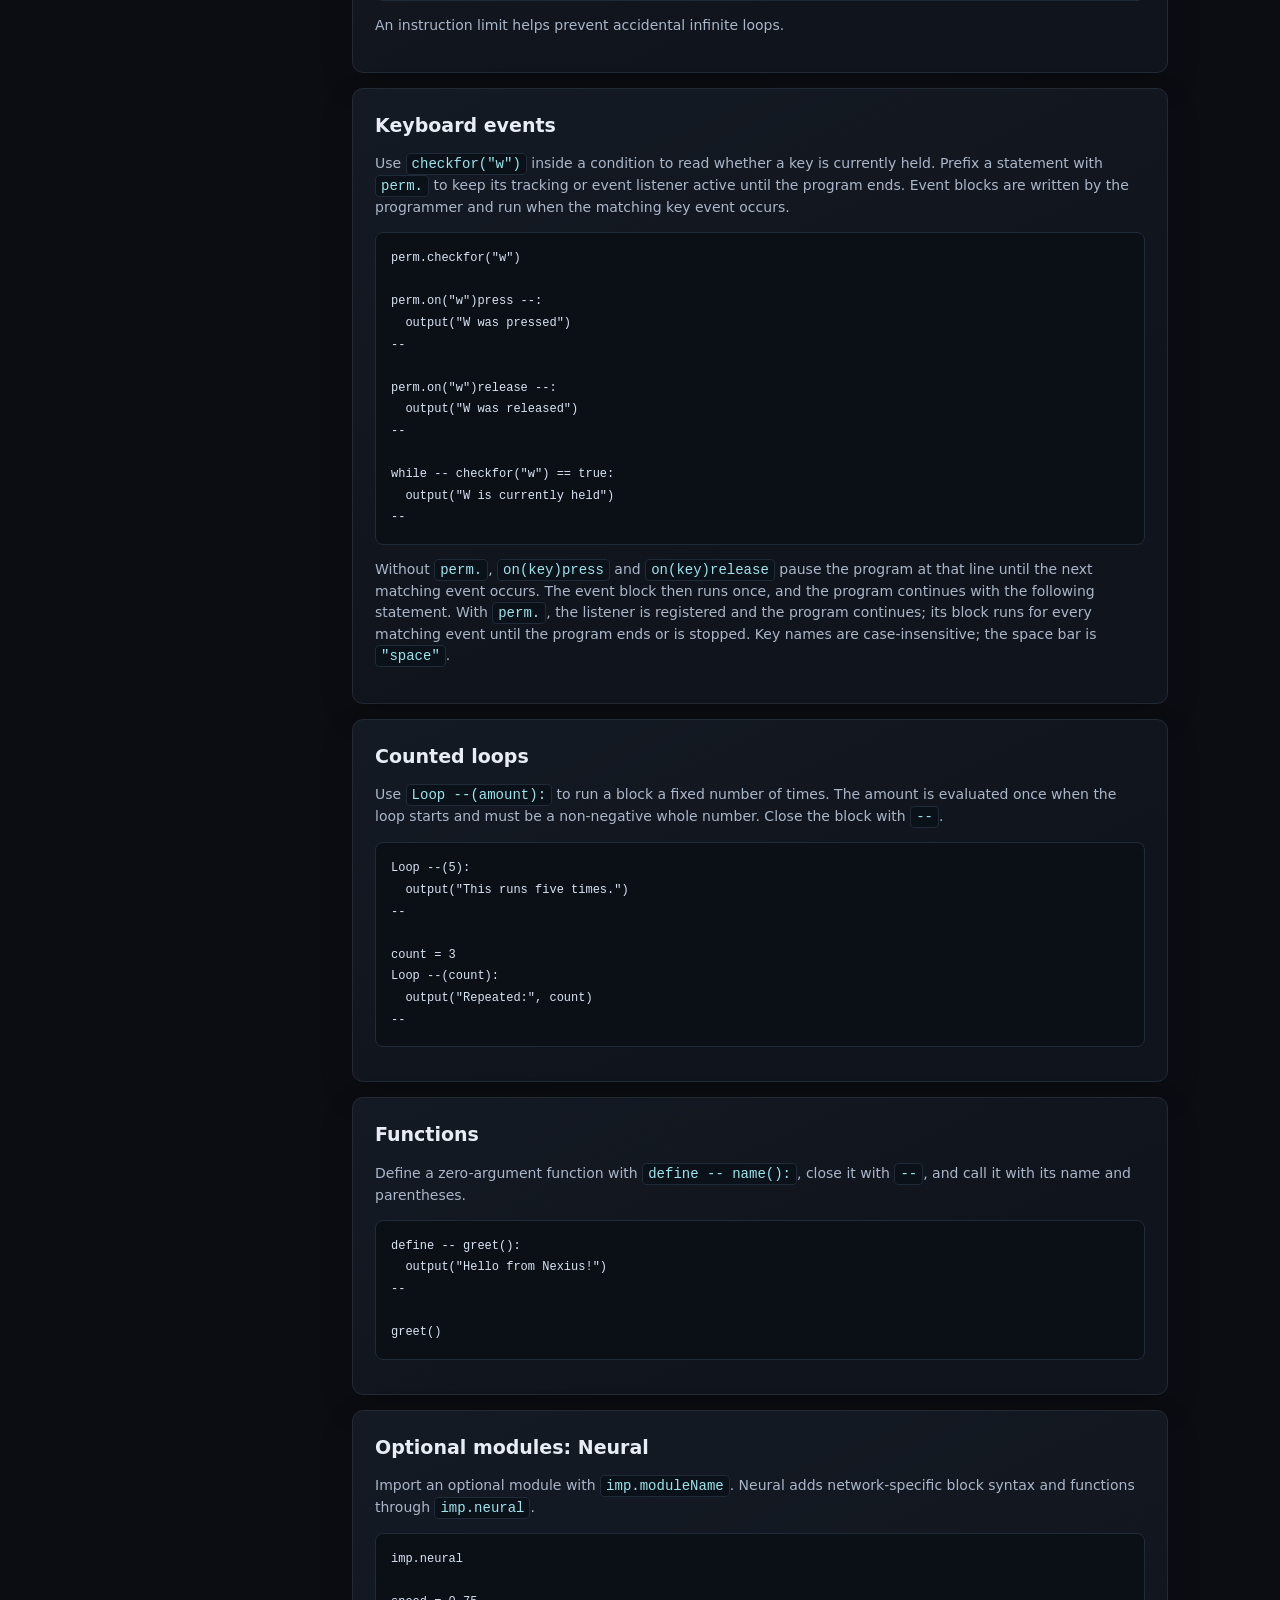
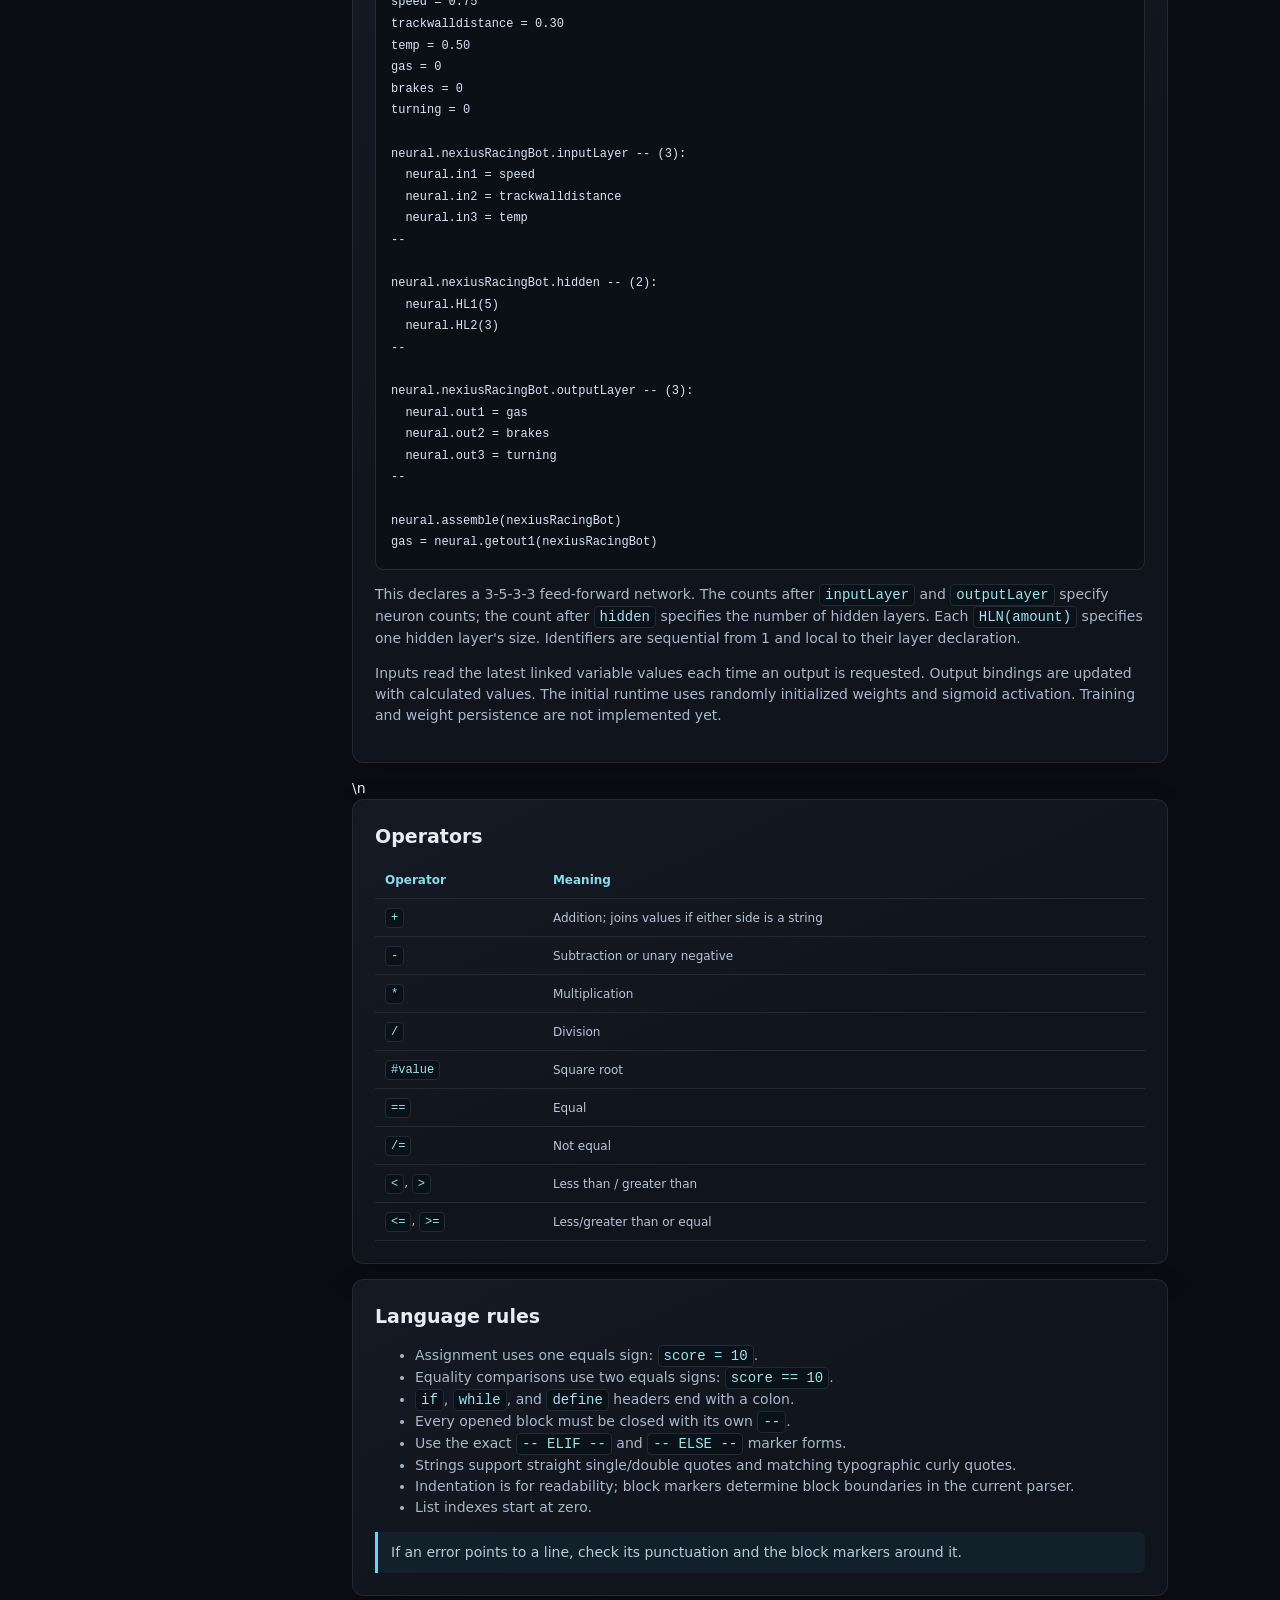
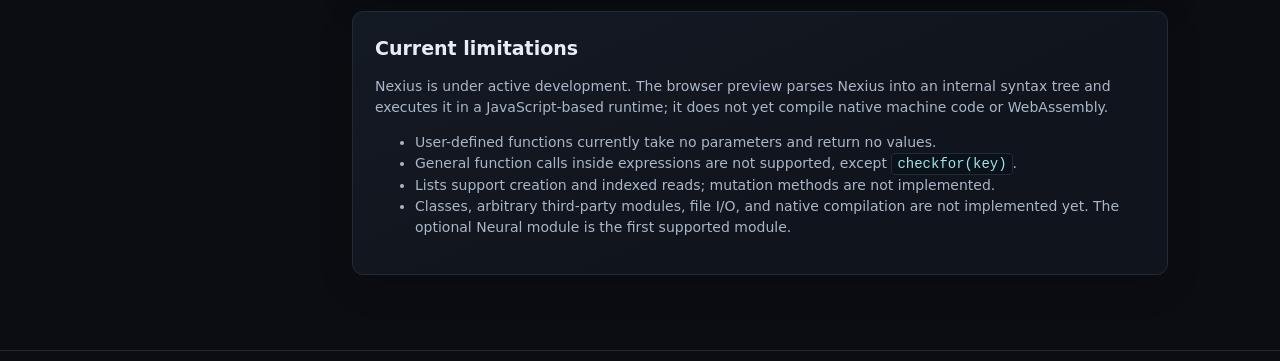
==== commit cf19bc97: "Clarify current module support in documentation" ====
--- a/docs.html
+++ b/docs.html
@@ -103,7 +103,7 @@
 neural.assemble(nexiusRacingBot)
 gas = neural.getout1(nexiusRacingBot)</code></pre><p>This declares a 3-5-3-3 feed-forward network. The counts after <code>inputLayer</code> and <code>outputLayer</code> specify neuron counts; the count after <code>hidden</code> specifies the number of hidden layers. Each <code>HLN(amount)</code> specifies one hidden layer's size. Identifiers are sequential from 1 and local to their layer declaration.</p><p>Inputs read the latest linked variable values each time an output is requested. Output bindings are updated with calculated values. The initial runtime uses randomly initialized weights and sigmoid activation. Training and weight persistence are not implemented yet.</p></section>\n<section class="panel docs-card" id="operators"><h2>Operators</h2><table class="docs-table"><thead><tr><th>Operator</th><th>Meaning</th></tr></thead><tbody><tr><td><code>+</code></td><td>Addition; joins values if either side is a string</td></tr><tr><td><code>-</code></td><td>Subtraction or unary negative</td></tr><tr><td><code>*</code></td><td>Multiplication</td></tr><tr><td><code>/</code></td><td>Division</td></tr><tr><td><code>#value</code></td><td>Square root</td></tr><tr><td><code>==</code></td><td>Equal</td></tr><tr><td><code>/=</code></td><td>Not equal</td></tr><tr><td><code>&lt;</code>, <code>&gt;</code></td><td>Less than / greater than</td></tr><tr><td><code>&lt;=</code>, <code>&gt;=</code></td><td>Less/greater than or equal</td></tr></tbody></table></section>
 <section class="panel docs-card" id="rules"><h2>Language rules</h2><ul><li>Assignment uses one equals sign: <code>score = 10</code>.</li><li>Equality comparisons use two equals signs: <code>score == 10</code>.</li><li><code>if</code>, <code>while</code>, and <code>define</code> headers end with a colon.</li><li>Every opened block must be closed with its own <code>--</code>.</li><li>Use the exact <code>-- ELIF --</code> and <code>-- ELSE --</code> marker forms.</li><li>Strings support straight single/double quotes and matching typographic curly quotes.</li><li>Indentation is for readability; block markers determine block boundaries in the current parser.</li><li>List indexes start at zero.</li></ul><div class="docs-note">If an error points to a line, check its punctuation and the block markers around it.</div></section>
-<section class="panel docs-card" id="limits"><h2>Current limitations</h2><p>Nexius is under active development. The browser preview parses Nexius into an internal syntax tree and executes it in a JavaScript-based runtime; it does not yet compile native machine code or WebAssembly.</p><ul><li>User-defined functions currently take no parameters and return no values.</li><li>General function calls inside expressions are not supported, except <code>checkfor(key)</code>.</li><li>Lists support creation and indexed reads; mutation methods are not implemented.</li><li>Classes, imports, file I/O, and native compilation are not implemented yet.</li></ul></section>
+<section class="panel docs-card" id="limits"><h2>Current limitations</h2><p>Nexius is under active development. The browser preview parses Nexius into an internal syntax tree and executes it in a JavaScript-based runtime; it does not yet compile native machine code or WebAssembly.</p><ul><li>User-defined functions currently take no parameters and return no values.</li><li>General function calls inside expressions are not supported, except <code>checkfor(key)</code>.</li><li>Lists support creation and indexed reads; mutation methods are not implemented.</li><li>Classes, arbitrary third-party modules, file I/O, and native compilation are not implemented yet. The optional Neural module is the first supported module.</li></ul></section>
 </div></div></main>
 <footer class="footer"><span>NEXIUS <span class="muted">· Language documentation</span></span><a class="docs-back" href="./">Back to Studio ↑</a></footer>
 </body></html>
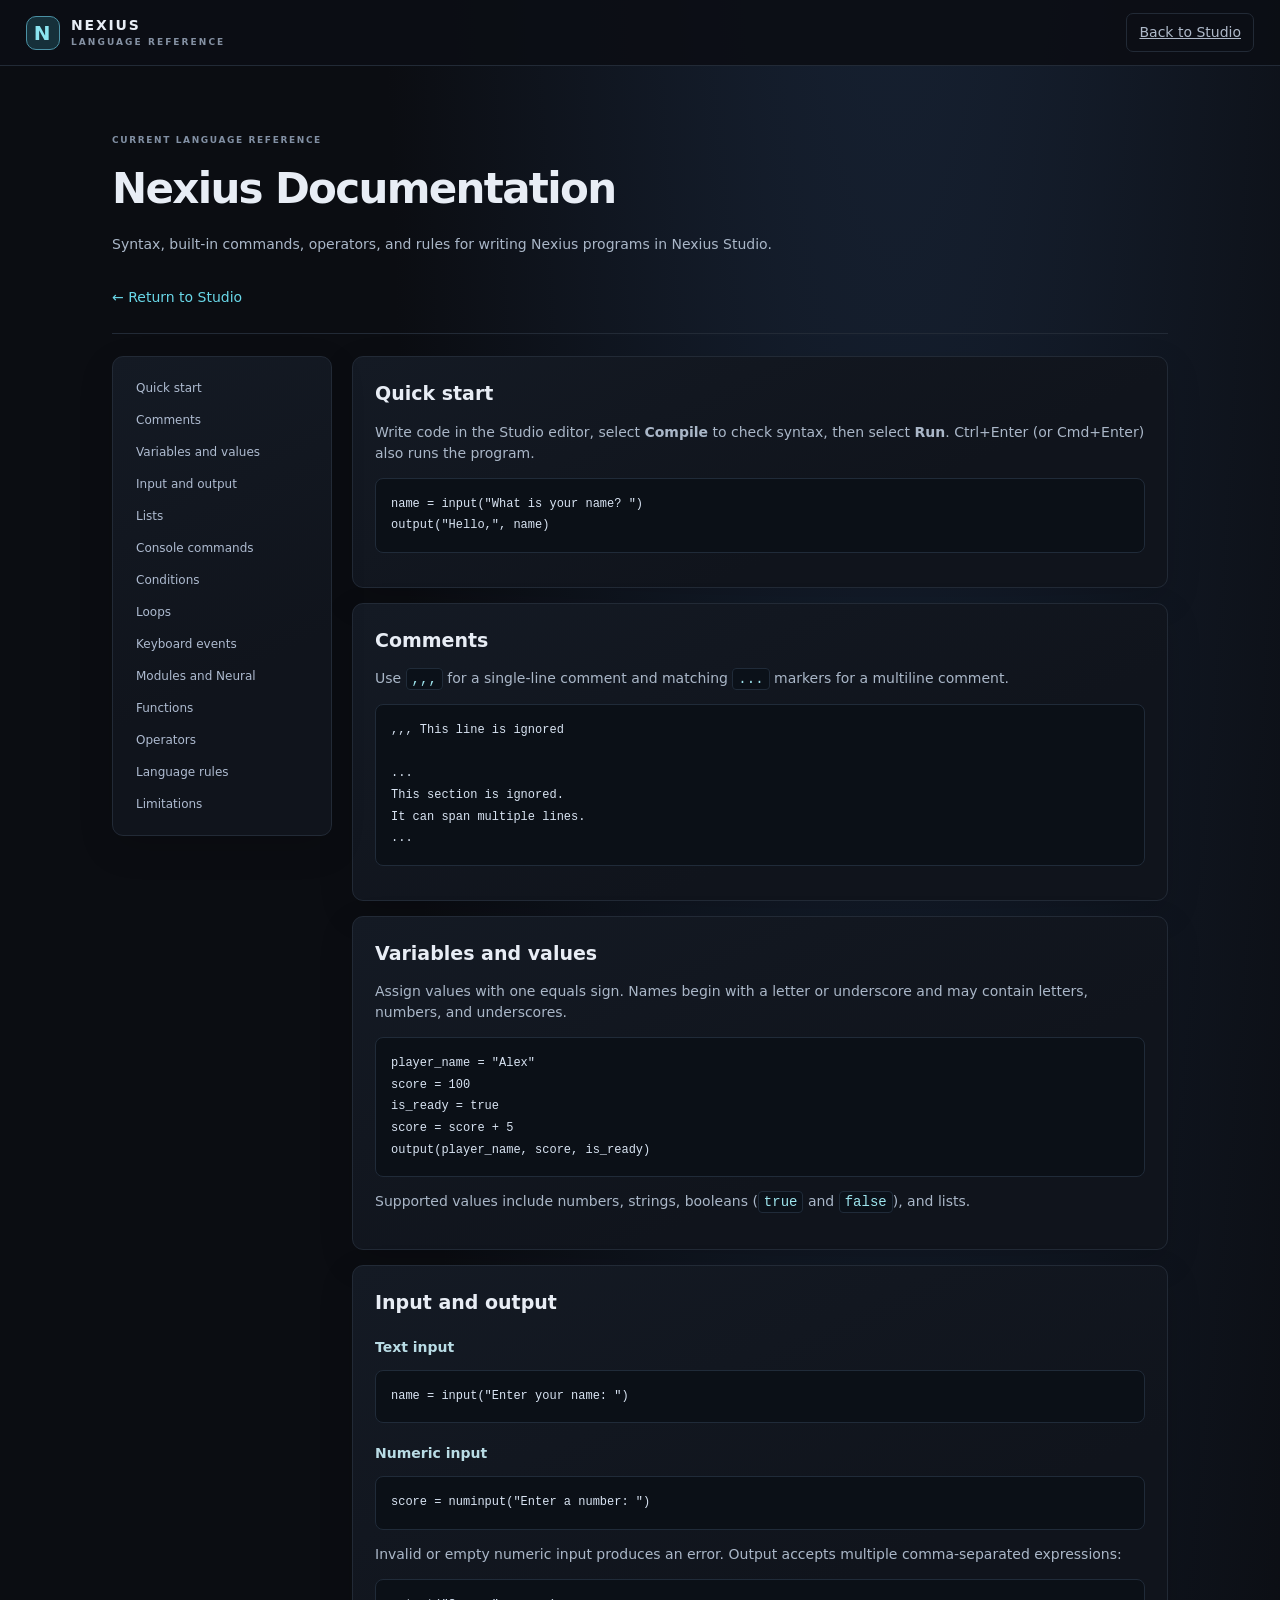
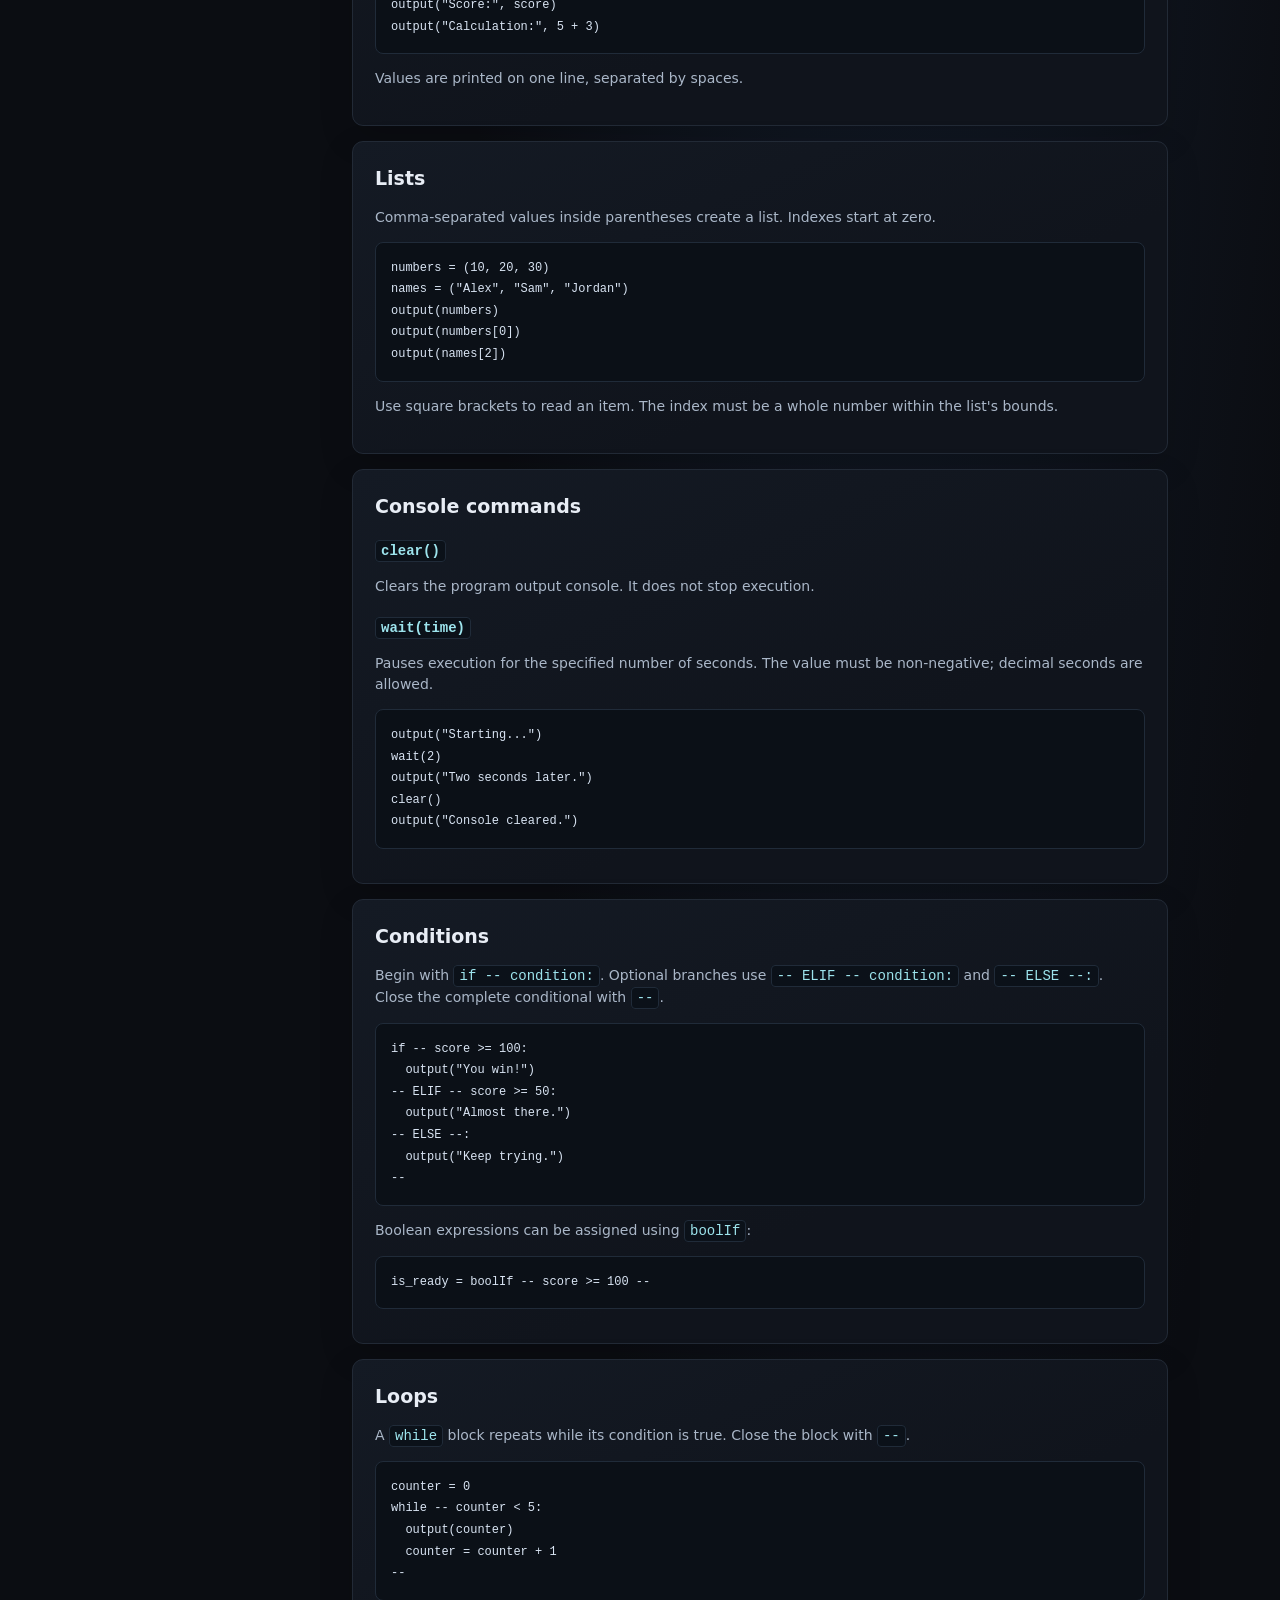
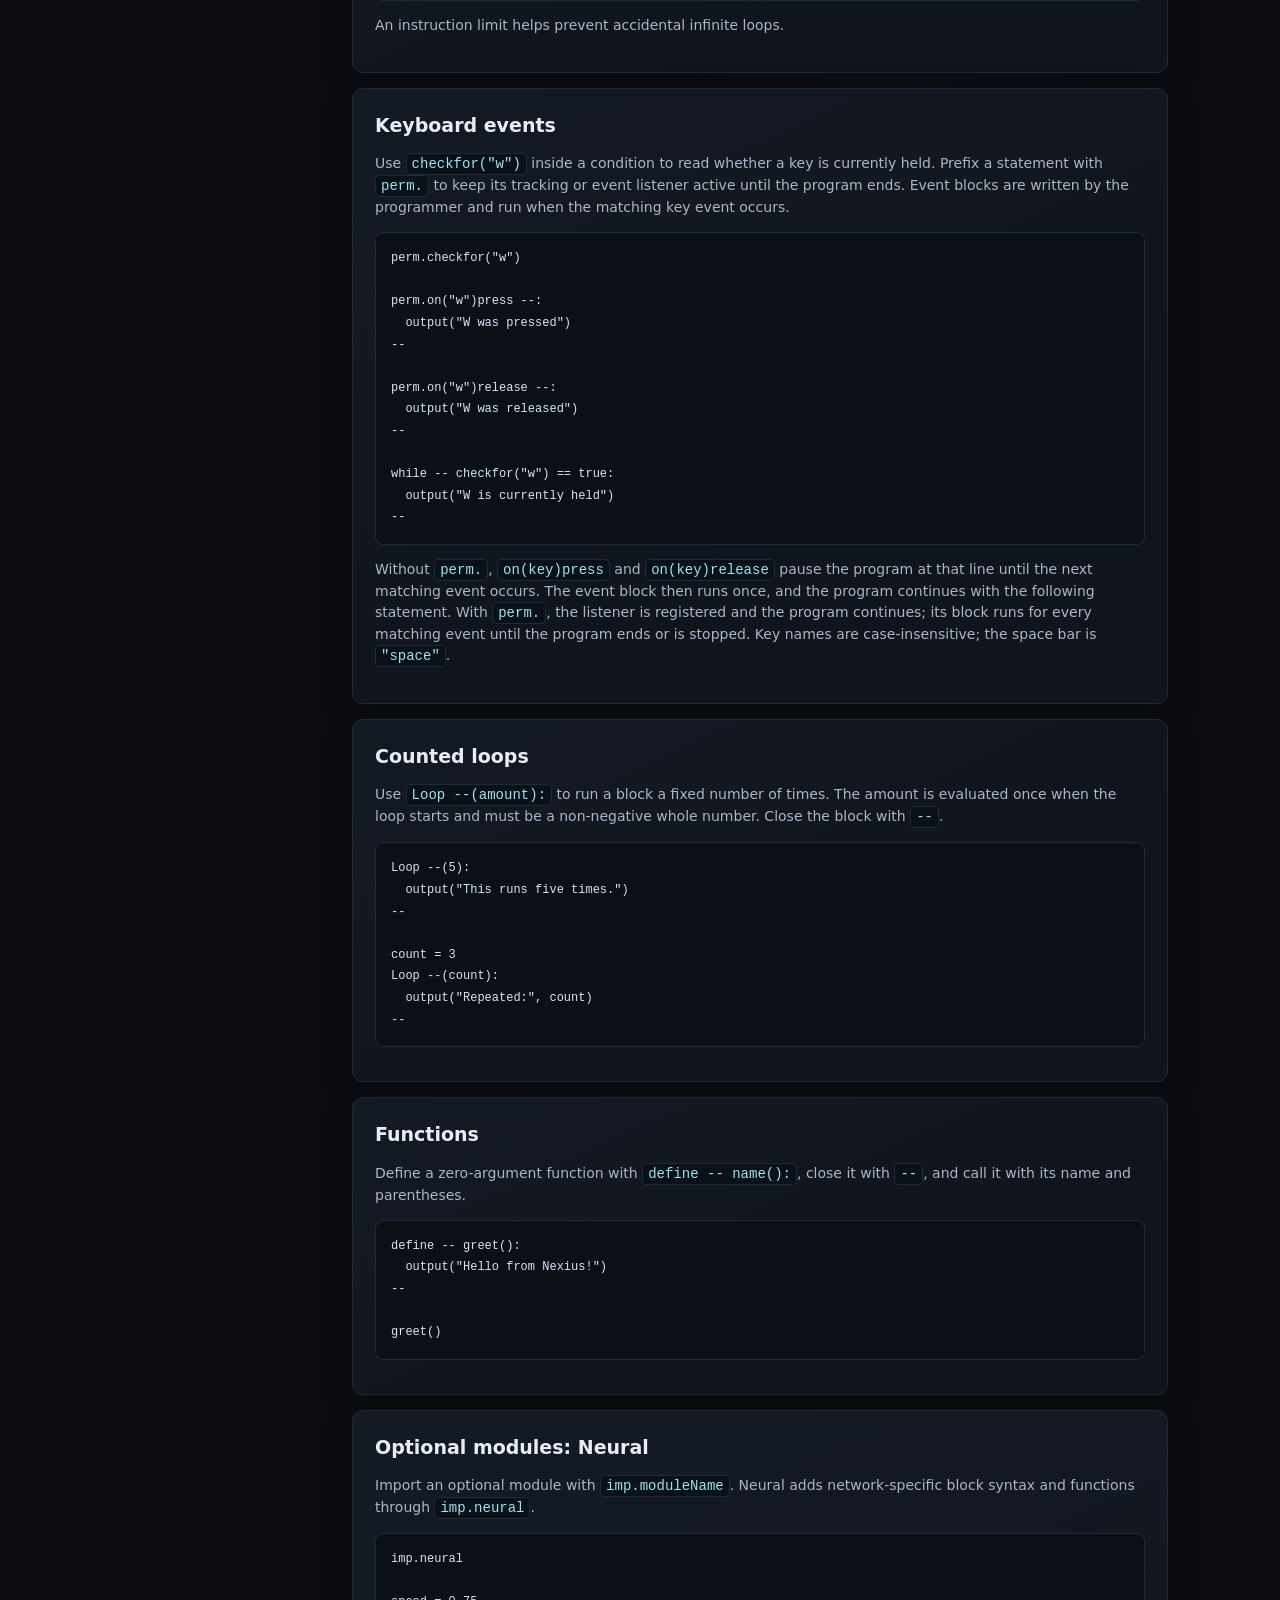
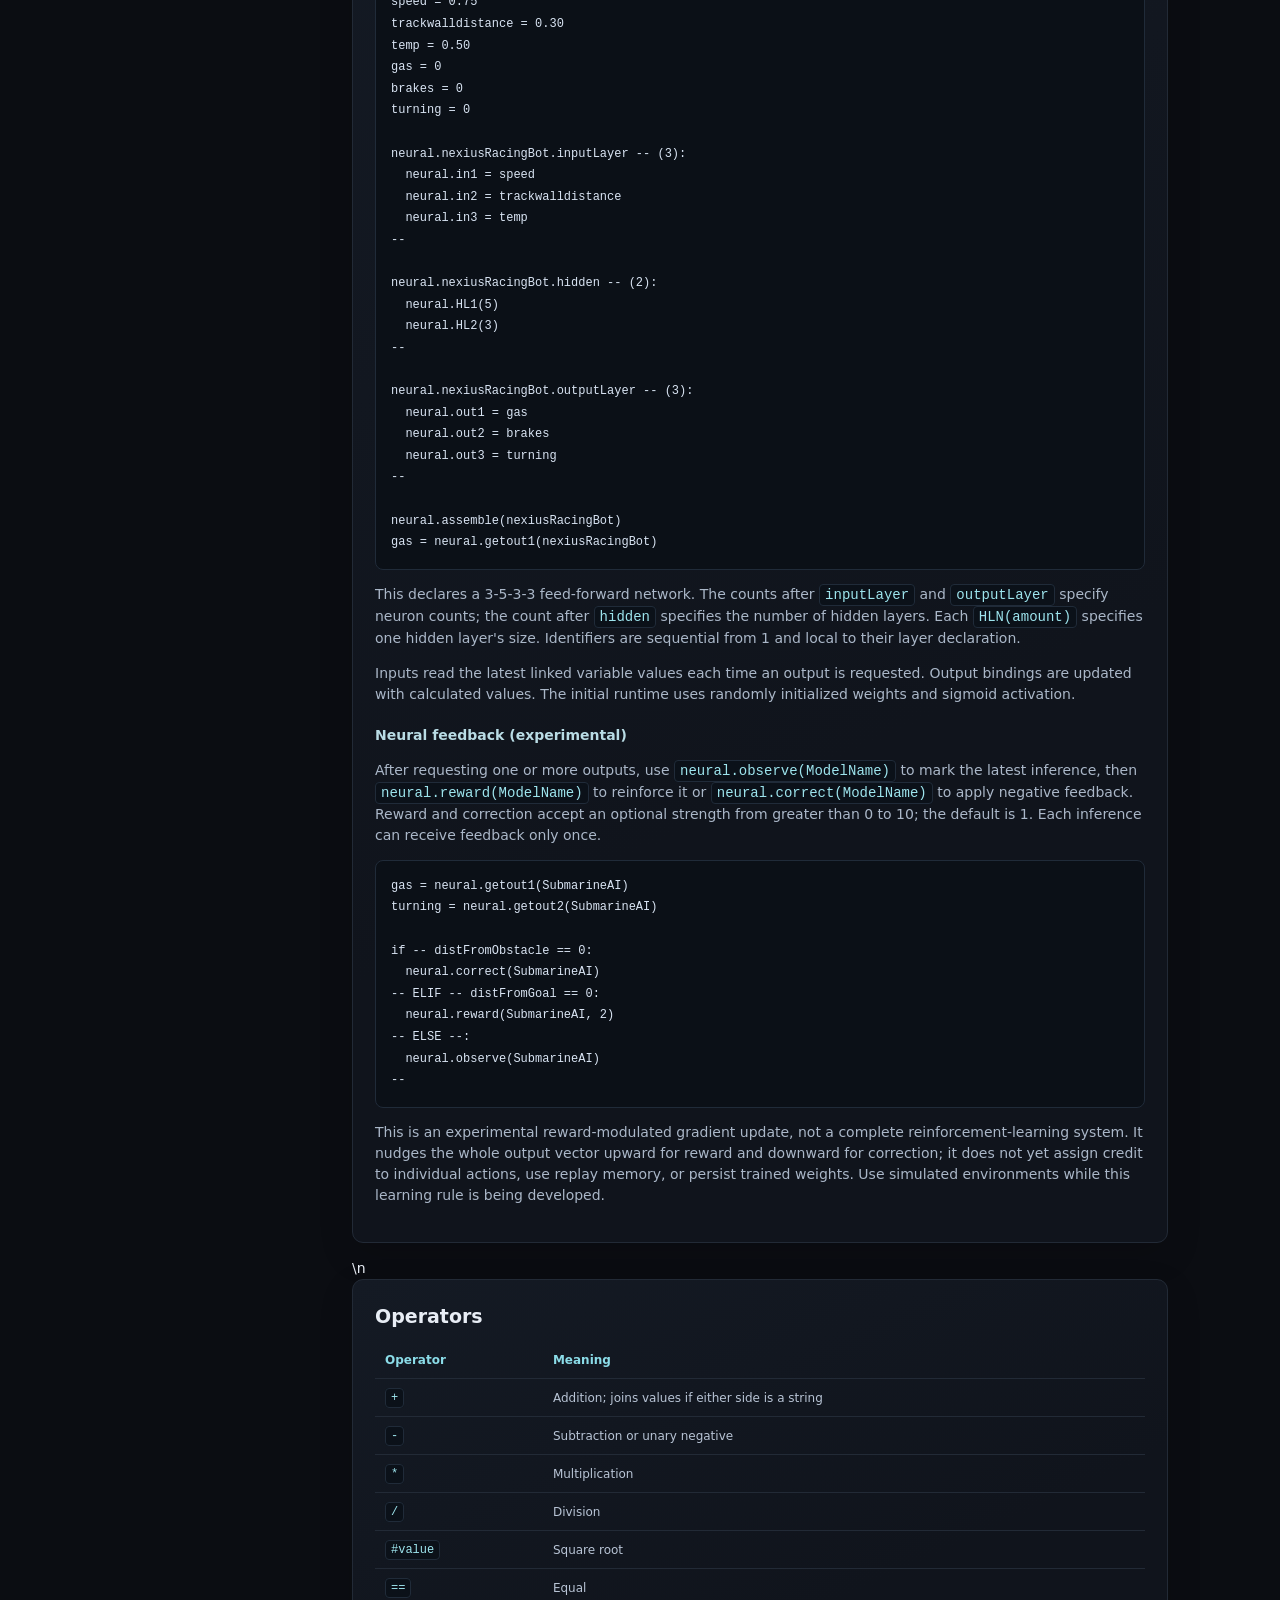
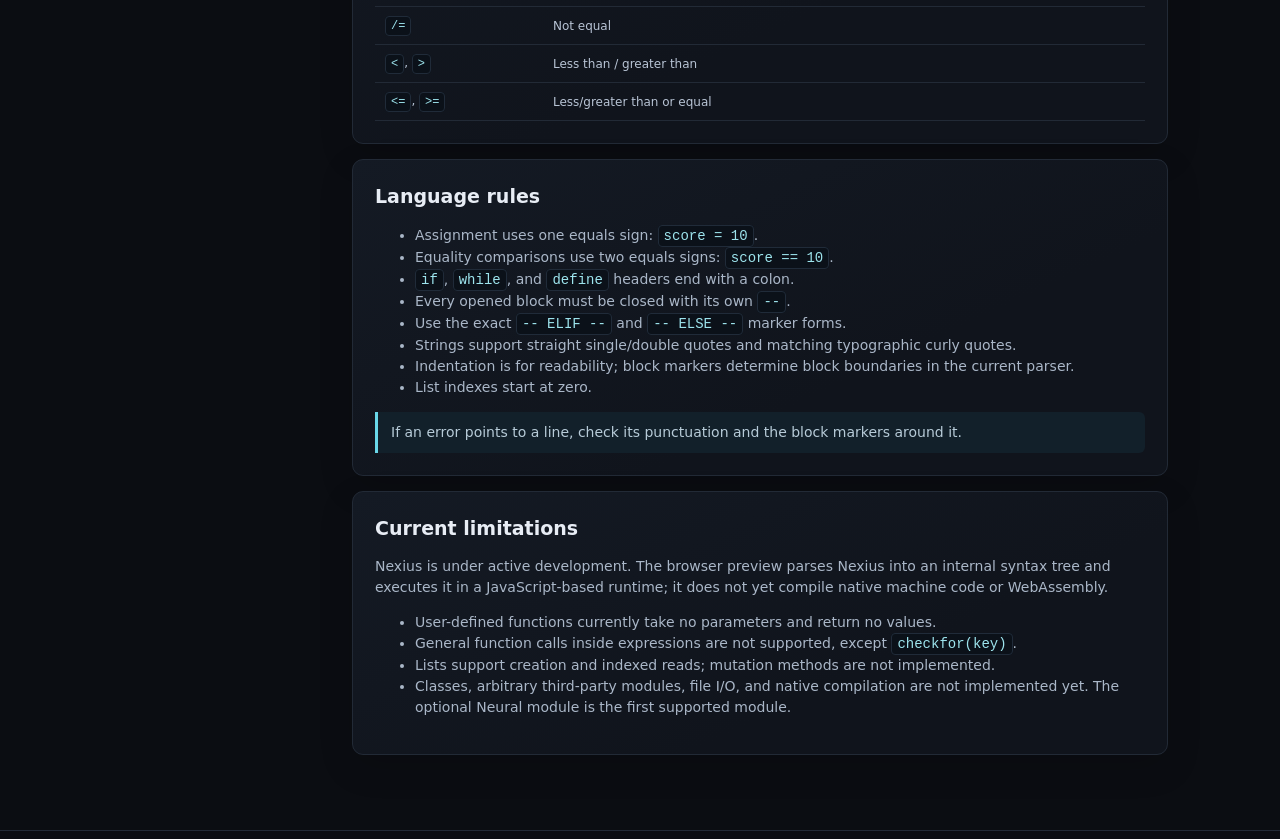
==== commit 934d9541: "Document experimental neural feedback commands" ====
--- a/docs.html
+++ b/docs.html
@@ -101,7 +101,16 @@
 --
 
 neural.assemble(nexiusRacingBot)
-gas = neural.getout1(nexiusRacingBot)</code></pre><p>This declares a 3-5-3-3 feed-forward network. The counts after <code>inputLayer</code> and <code>outputLayer</code> specify neuron counts; the count after <code>hidden</code> specifies the number of hidden layers. Each <code>HLN(amount)</code> specifies one hidden layer's size. Identifiers are sequential from 1 and local to their layer declaration.</p><p>Inputs read the latest linked variable values each time an output is requested. Output bindings are updated with calculated values. The initial runtime uses randomly initialized weights and sigmoid activation. Training and weight persistence are not implemented yet.</p></section>\n<section class="panel docs-card" id="operators"><h2>Operators</h2><table class="docs-table"><thead><tr><th>Operator</th><th>Meaning</th></tr></thead><tbody><tr><td><code>+</code></td><td>Addition; joins values if either side is a string</td></tr><tr><td><code>-</code></td><td>Subtraction or unary negative</td></tr><tr><td><code>*</code></td><td>Multiplication</td></tr><tr><td><code>/</code></td><td>Division</td></tr><tr><td><code>#value</code></td><td>Square root</td></tr><tr><td><code>==</code></td><td>Equal</td></tr><tr><td><code>/=</code></td><td>Not equal</td></tr><tr><td><code>&lt;</code>, <code>&gt;</code></td><td>Less than / greater than</td></tr><tr><td><code>&lt;=</code>, <code>&gt;=</code></td><td>Less/greater than or equal</td></tr></tbody></table></section>
+gas = neural.getout1(nexiusRacingBot)</code></pre><p>This declares a 3-5-3-3 feed-forward network. The counts after <code>inputLayer</code> and <code>outputLayer</code> specify neuron counts; the count after <code>hidden</code> specifies the number of hidden layers. Each <code>HLN(amount)</code> specifies one hidden layer's size. Identifiers are sequential from 1 and local to their layer declaration.</p><p>Inputs read the latest linked variable values each time an output is requested. Output bindings are updated with calculated values. The initial runtime uses randomly initialized weights and sigmoid activation.</p><h3>Neural feedback (experimental)</h3><p>After requesting one or more outputs, use <code>neural.observe(ModelName)</code> to mark the latest inference, then <code>neural.reward(ModelName)</code> to reinforce it or <code>neural.correct(ModelName)</code> to apply negative feedback. Reward and correction accept an optional strength from greater than 0 to 10; the default is 1. Each inference can receive feedback only once.</p><pre><code>gas = neural.getout1(SubmarineAI)
+turning = neural.getout2(SubmarineAI)
+
+if -- distFromObstacle == 0:
+  neural.correct(SubmarineAI)
+-- ELIF -- distFromGoal == 0:
+  neural.reward(SubmarineAI, 2)
+-- ELSE --:
+  neural.observe(SubmarineAI)
+--</code></pre><p>This is an experimental reward-modulated gradient update, not a complete reinforcement-learning system. It nudges the whole output vector upward for reward and downward for correction; it does not yet assign credit to individual actions, use replay memory, or persist trained weights. Use simulated environments while this learning rule is being developed.</p></section>\n<section class="panel docs-card" id="operators"><h2>Operators</h2><table class="docs-table"><thead><tr><th>Operator</th><th>Meaning</th></tr></thead><tbody><tr><td><code>+</code></td><td>Addition; joins values if either side is a string</td></tr><tr><td><code>-</code></td><td>Subtraction or unary negative</td></tr><tr><td><code>*</code></td><td>Multiplication</td></tr><tr><td><code>/</code></td><td>Division</td></tr><tr><td><code>#value</code></td><td>Square root</td></tr><tr><td><code>==</code></td><td>Equal</td></tr><tr><td><code>/=</code></td><td>Not equal</td></tr><tr><td><code>&lt;</code>, <code>&gt;</code></td><td>Less than / greater than</td></tr><tr><td><code>&lt;=</code>, <code>&gt;=</code></td><td>Less/greater than or equal</td></tr></tbody></table></section>
 <section class="panel docs-card" id="rules"><h2>Language rules</h2><ul><li>Assignment uses one equals sign: <code>score = 10</code>.</li><li>Equality comparisons use two equals signs: <code>score == 10</code>.</li><li><code>if</code>, <code>while</code>, and <code>define</code> headers end with a colon.</li><li>Every opened block must be closed with its own <code>--</code>.</li><li>Use the exact <code>-- ELIF --</code> and <code>-- ELSE --</code> marker forms.</li><li>Strings support straight single/double quotes and matching typographic curly quotes.</li><li>Indentation is for readability; block markers determine block boundaries in the current parser.</li><li>List indexes start at zero.</li></ul><div class="docs-note">If an error points to a line, check its punctuation and the block markers around it.</div></section>
 <section class="panel docs-card" id="limits"><h2>Current limitations</h2><p>Nexius is under active development. The browser preview parses Nexius into an internal syntax tree and executes it in a JavaScript-based runtime; it does not yet compile native machine code or WebAssembly.</p><ul><li>User-defined functions currently take no parameters and return no values.</li><li>General function calls inside expressions are not supported, except <code>checkfor(key)</code>.</li><li>Lists support creation and indexed reads; mutation methods are not implemented.</li><li>Classes, arbitrary third-party modules, file I/O, and native compilation are not implemented yet. The optional Neural module is the first supported module.</li></ul></section>
 </div></div></main>
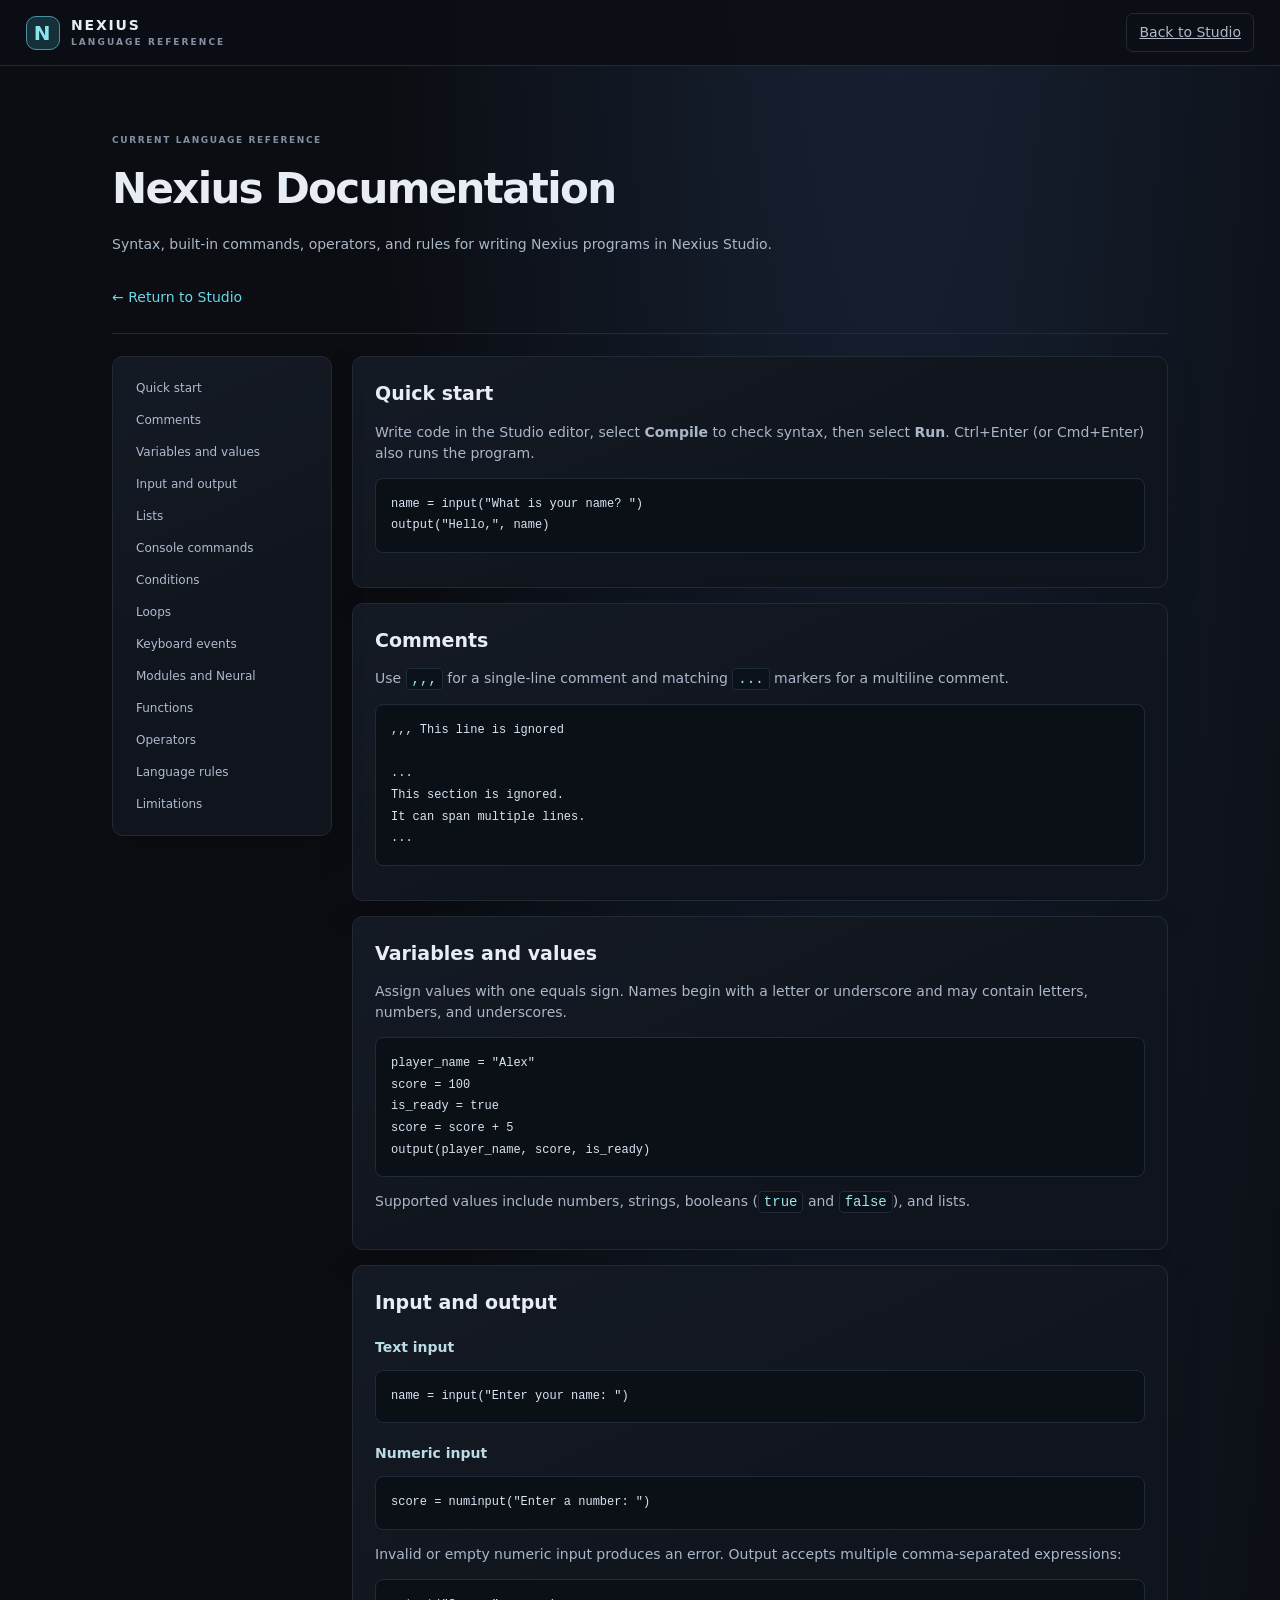
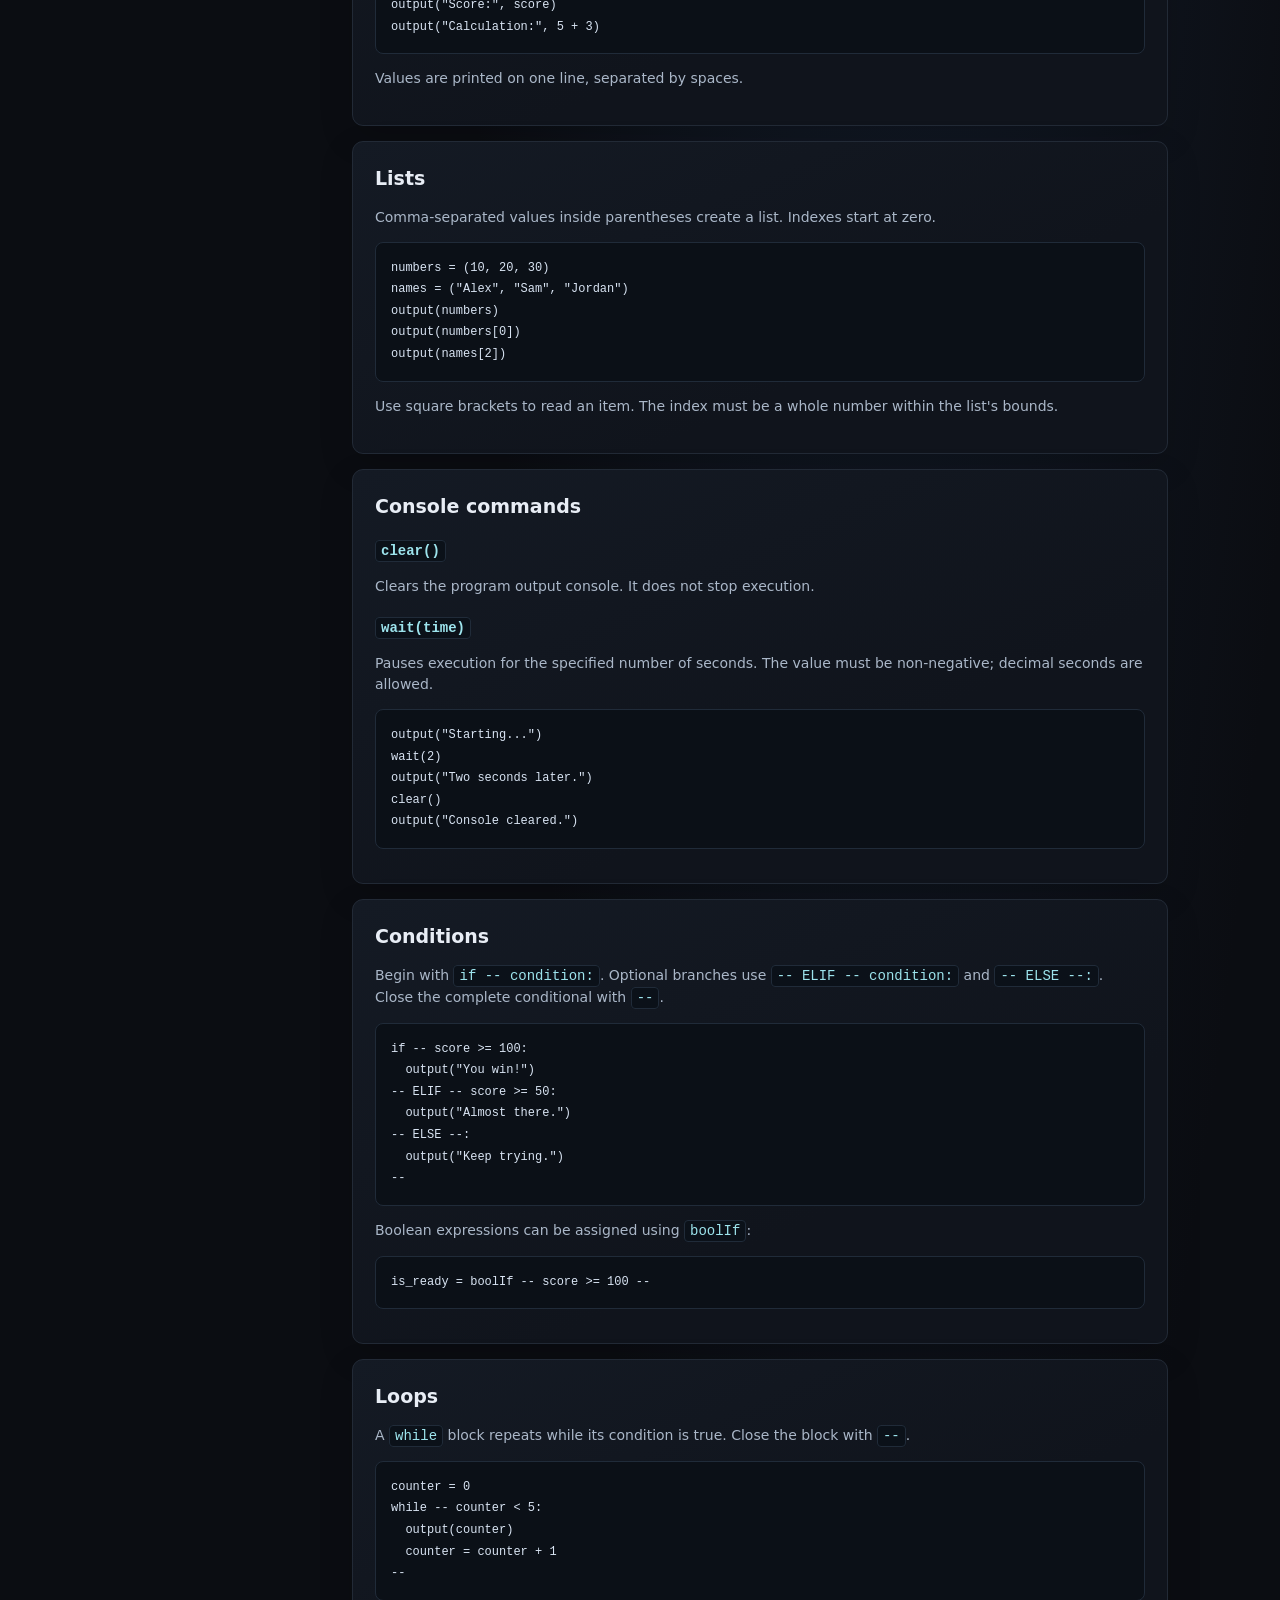
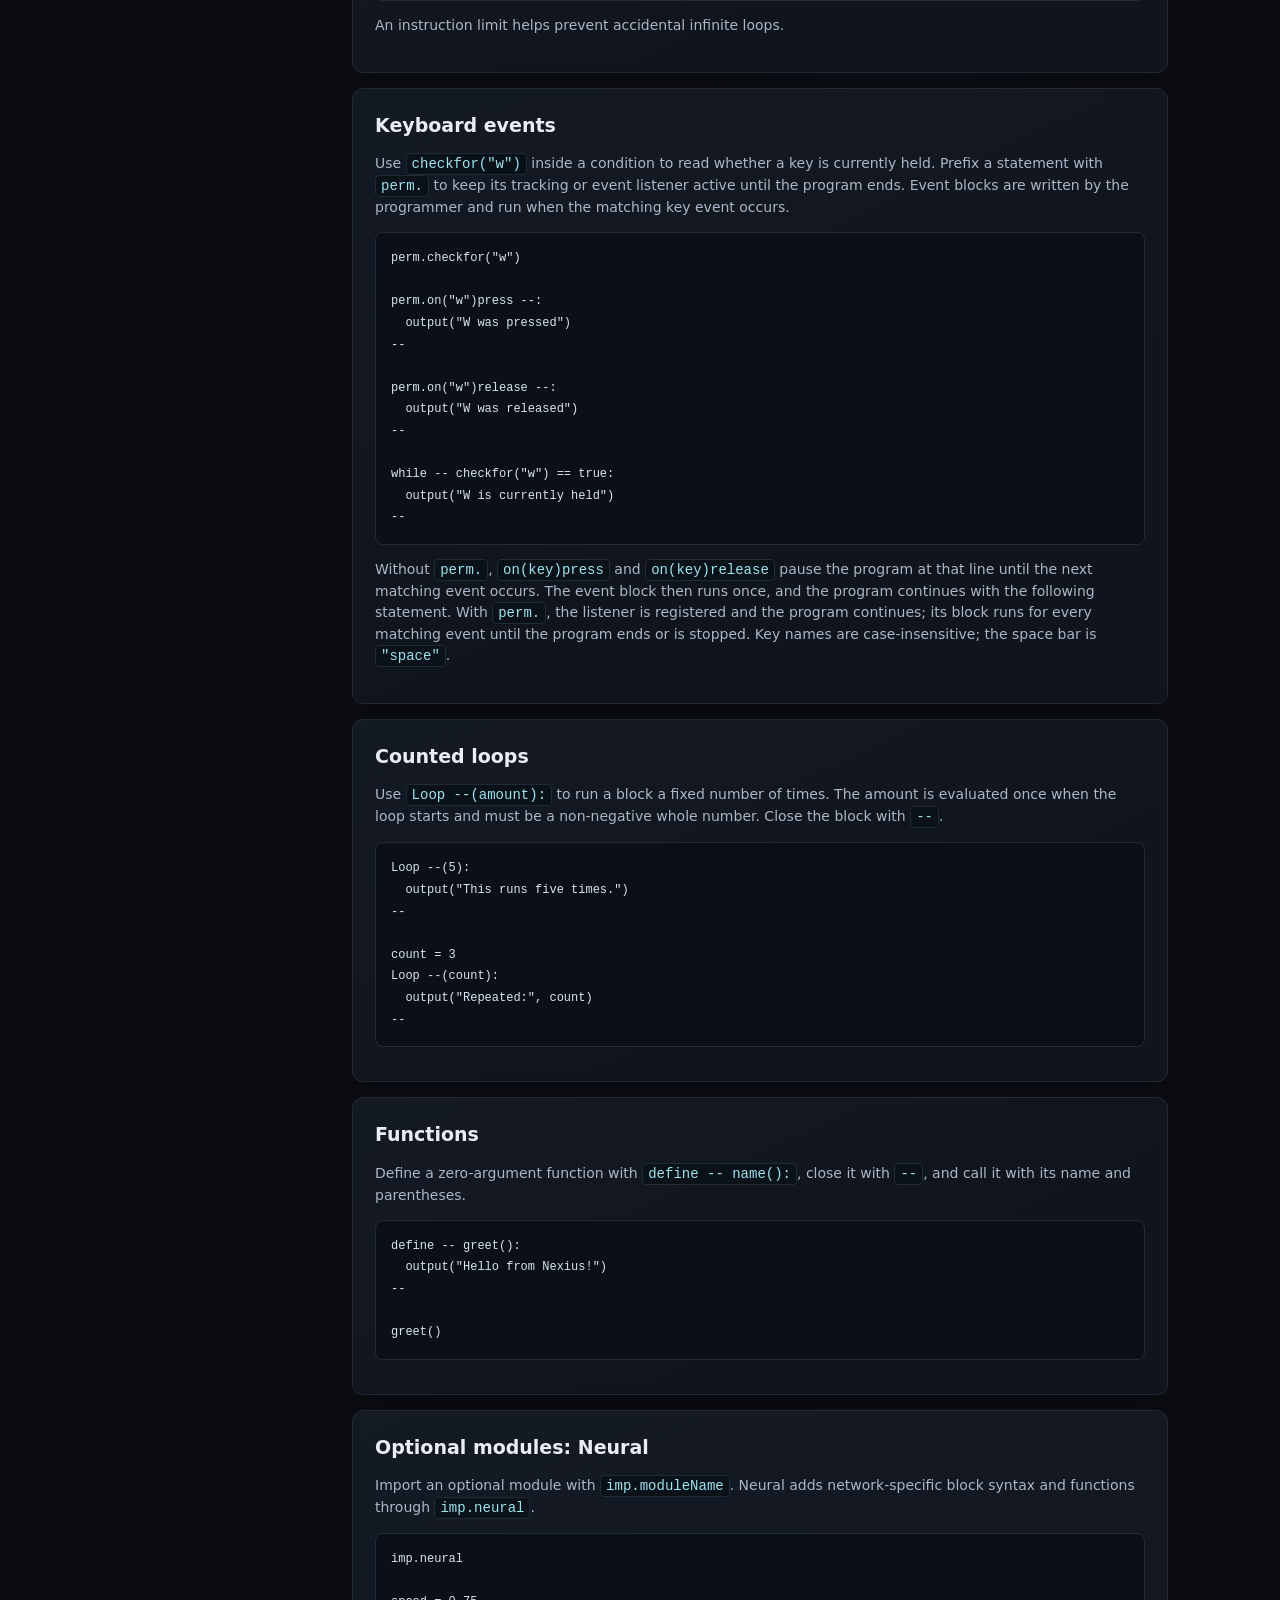
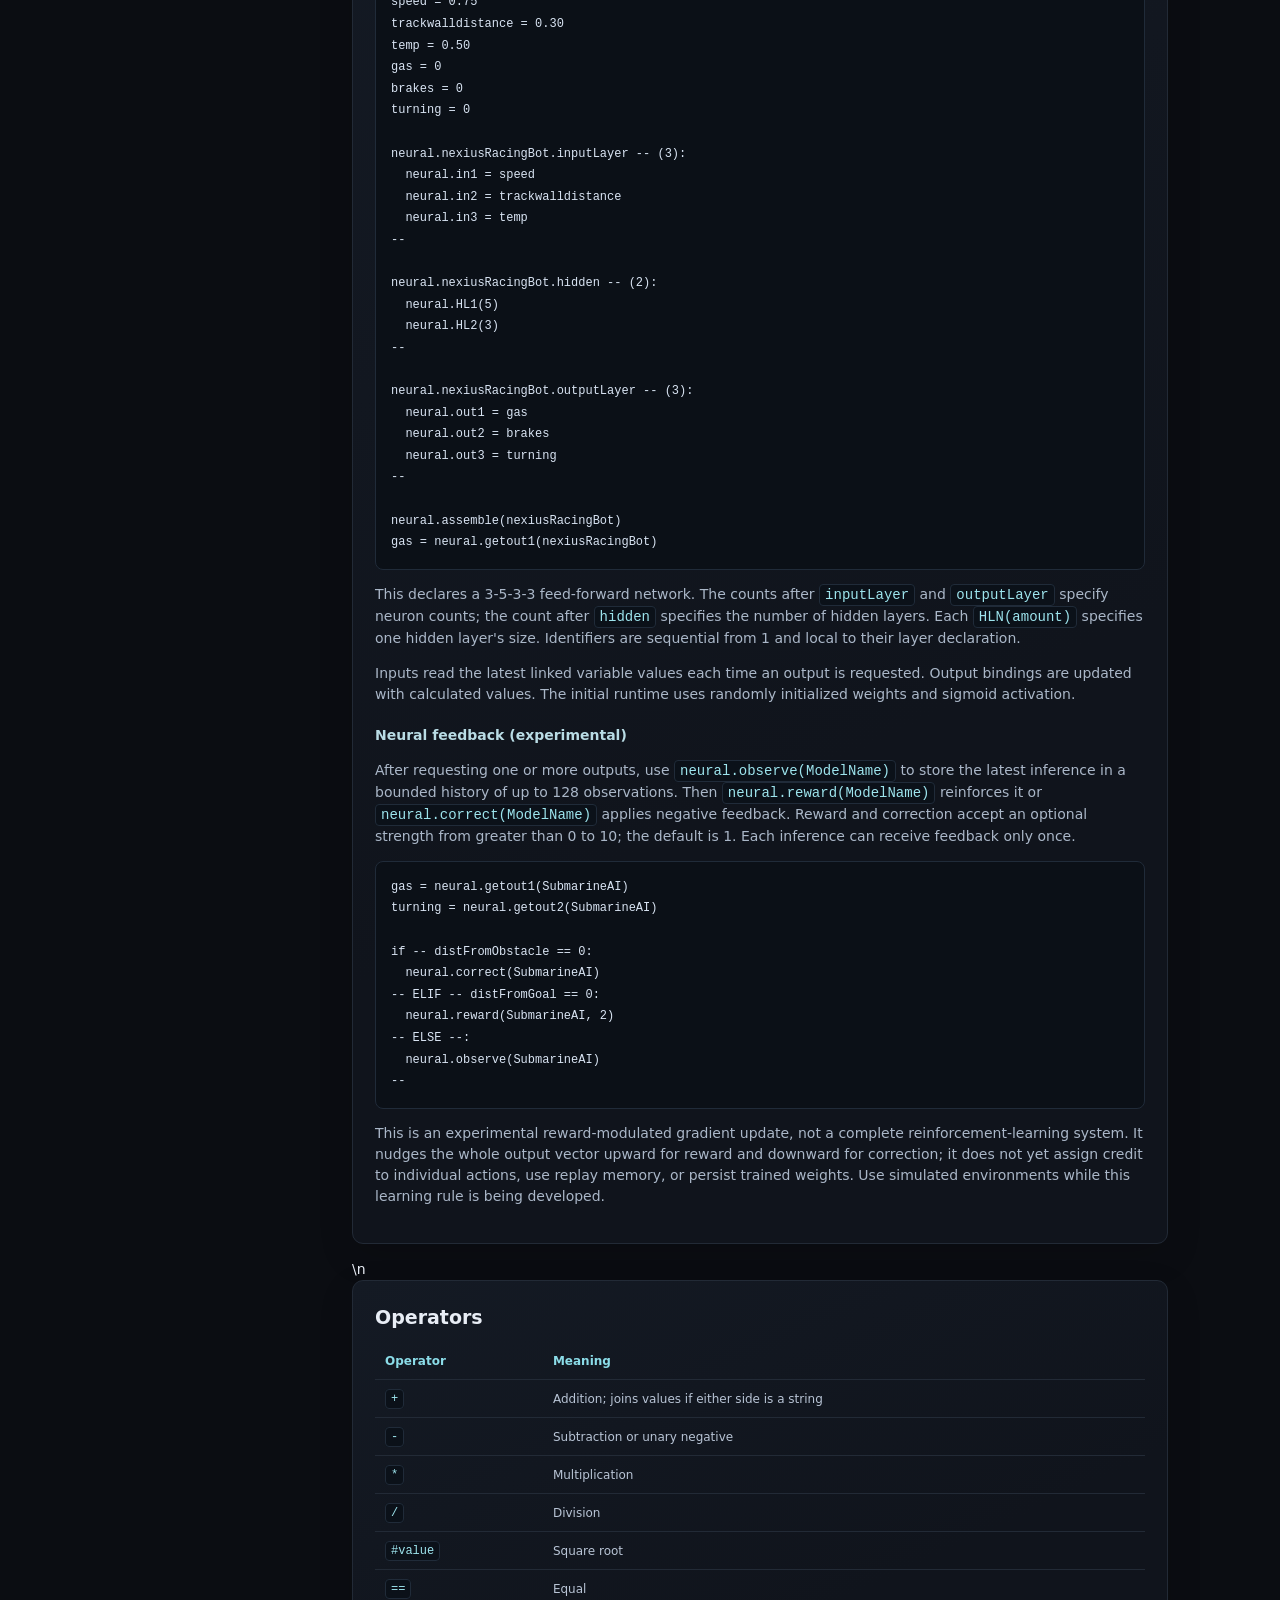
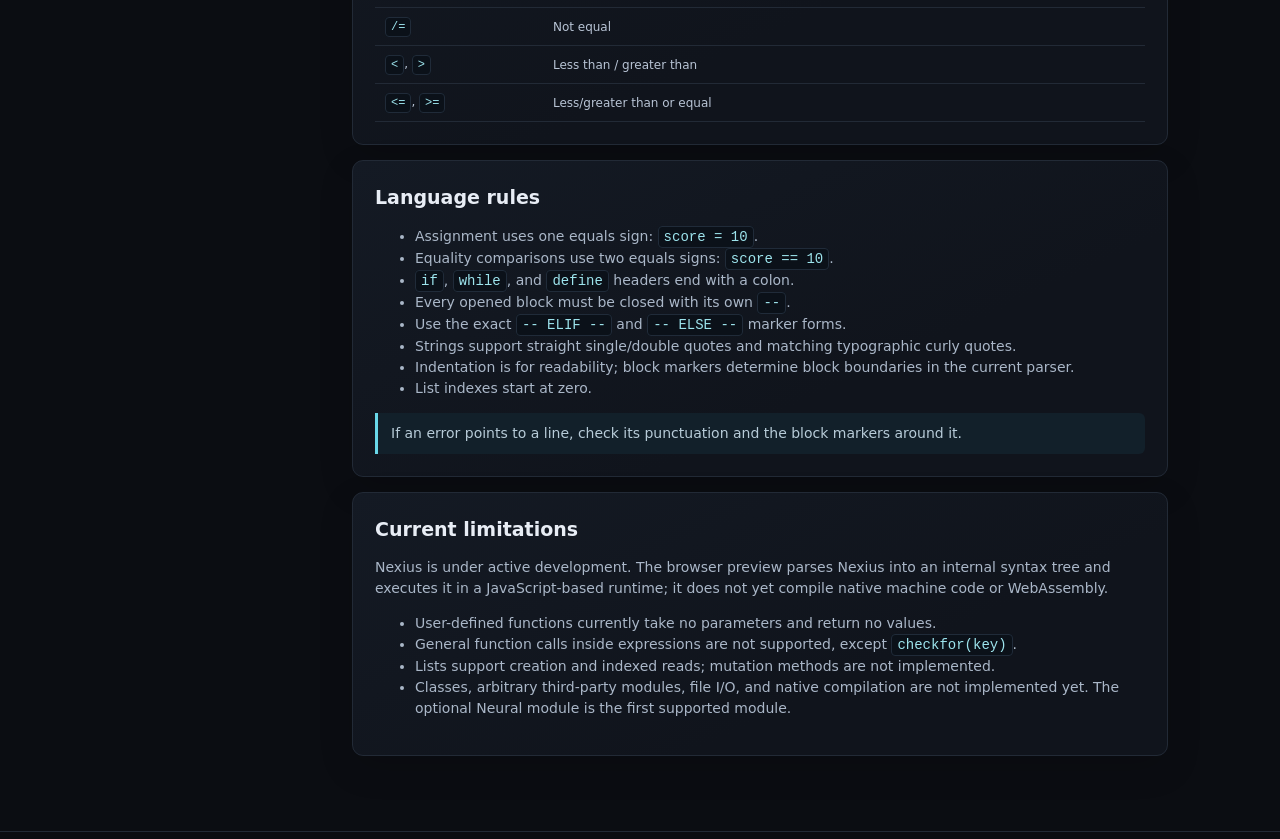
==== commit e01eace0: "Clarify neural observation history behavior" ====
--- a/docs.html
+++ b/docs.html
@@ -101,7 +101,7 @@
 --
 
 neural.assemble(nexiusRacingBot)
-gas = neural.getout1(nexiusRacingBot)</code></pre><p>This declares a 3-5-3-3 feed-forward network. The counts after <code>inputLayer</code> and <code>outputLayer</code> specify neuron counts; the count after <code>hidden</code> specifies the number of hidden layers. Each <code>HLN(amount)</code> specifies one hidden layer's size. Identifiers are sequential from 1 and local to their layer declaration.</p><p>Inputs read the latest linked variable values each time an output is requested. Output bindings are updated with calculated values. The initial runtime uses randomly initialized weights and sigmoid activation.</p><h3>Neural feedback (experimental)</h3><p>After requesting one or more outputs, use <code>neural.observe(ModelName)</code> to mark the latest inference, then <code>neural.reward(ModelName)</code> to reinforce it or <code>neural.correct(ModelName)</code> to apply negative feedback. Reward and correction accept an optional strength from greater than 0 to 10; the default is 1. Each inference can receive feedback only once.</p><pre><code>gas = neural.getout1(SubmarineAI)
+gas = neural.getout1(nexiusRacingBot)</code></pre><p>This declares a 3-5-3-3 feed-forward network. The counts after <code>inputLayer</code> and <code>outputLayer</code> specify neuron counts; the count after <code>hidden</code> specifies the number of hidden layers. Each <code>HLN(amount)</code> specifies one hidden layer's size. Identifiers are sequential from 1 and local to their layer declaration.</p><p>Inputs read the latest linked variable values each time an output is requested. Output bindings are updated with calculated values. The initial runtime uses randomly initialized weights and sigmoid activation.</p><h3>Neural feedback (experimental)</h3><p>After requesting one or more outputs, use <code>neural.observe(ModelName)</code> to store the latest inference in a bounded history of up to 128 observations. Then <code>neural.reward(ModelName)</code> reinforces it or <code>neural.correct(ModelName)</code> applies negative feedback. Reward and correction accept an optional strength from greater than 0 to 10; the default is 1. Each inference can receive feedback only once.</p><pre><code>gas = neural.getout1(SubmarineAI)
 turning = neural.getout2(SubmarineAI)
 
 if -- distFromObstacle == 0:
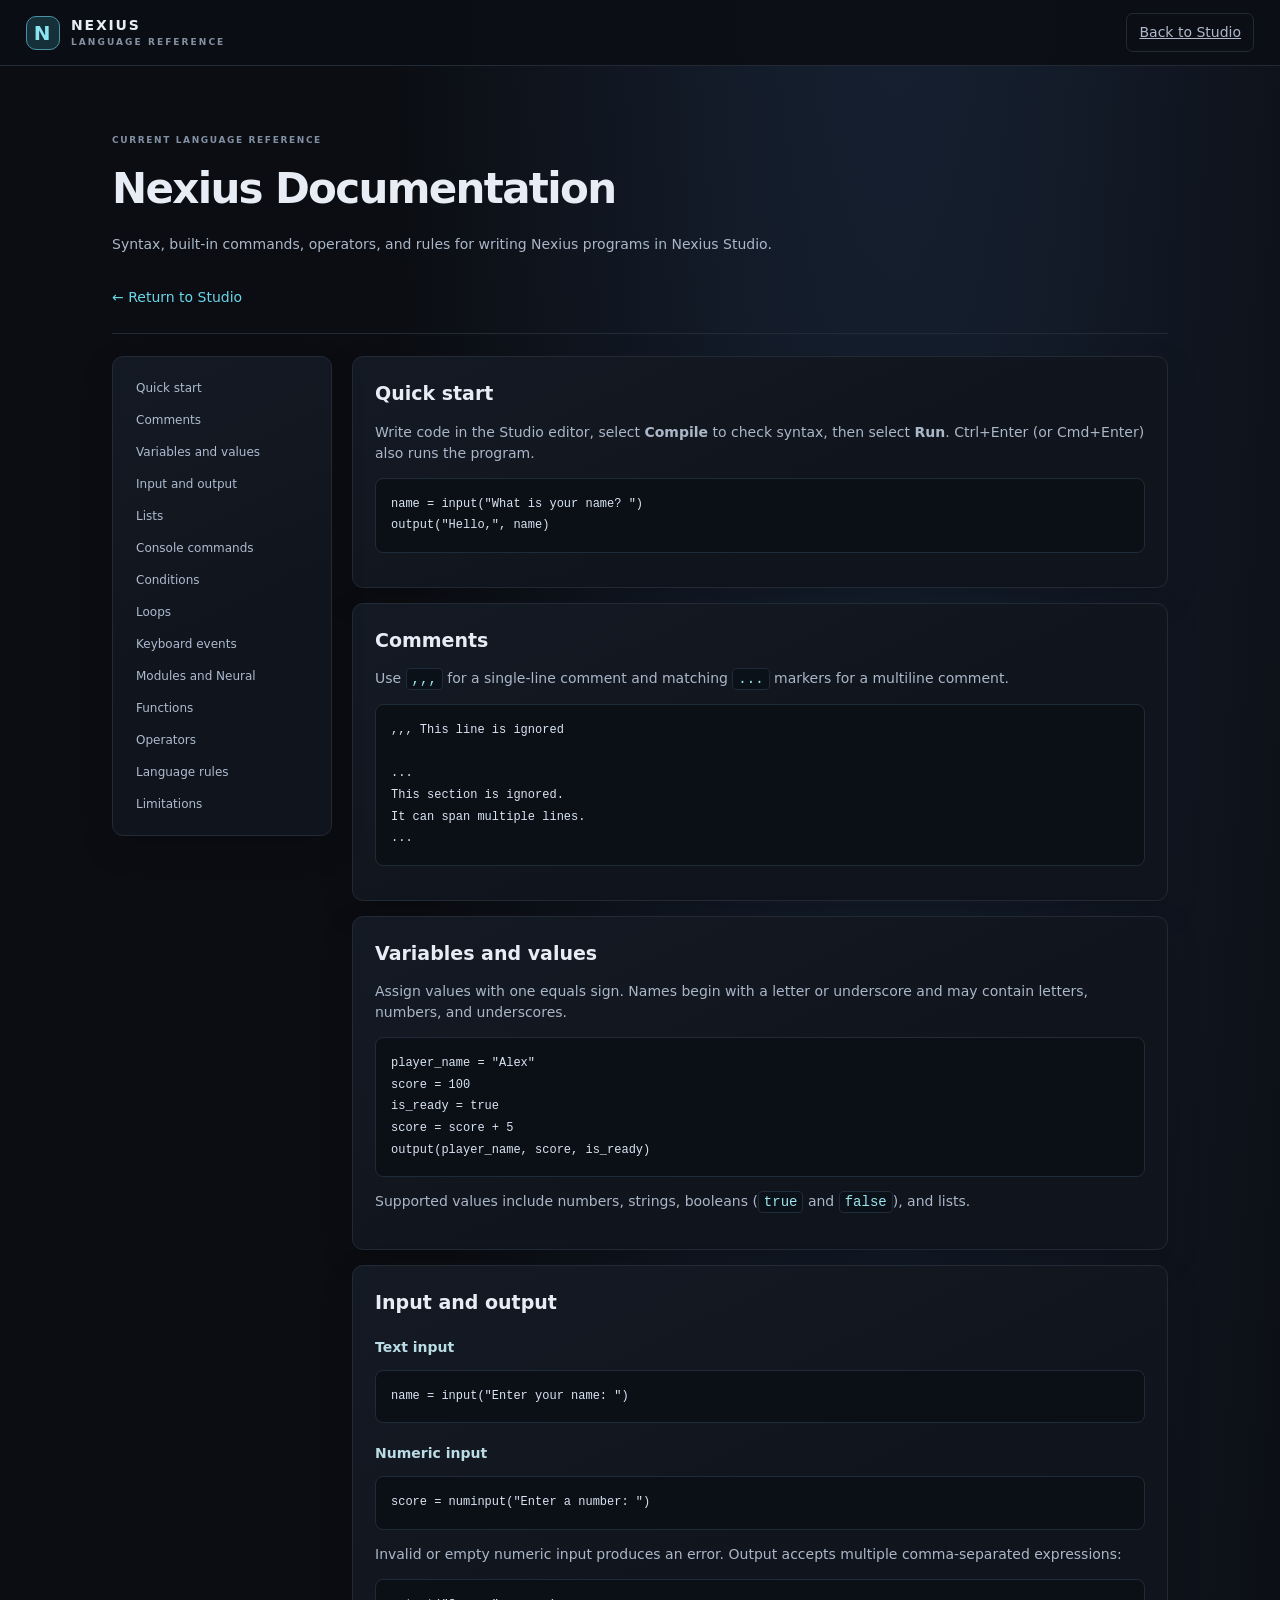
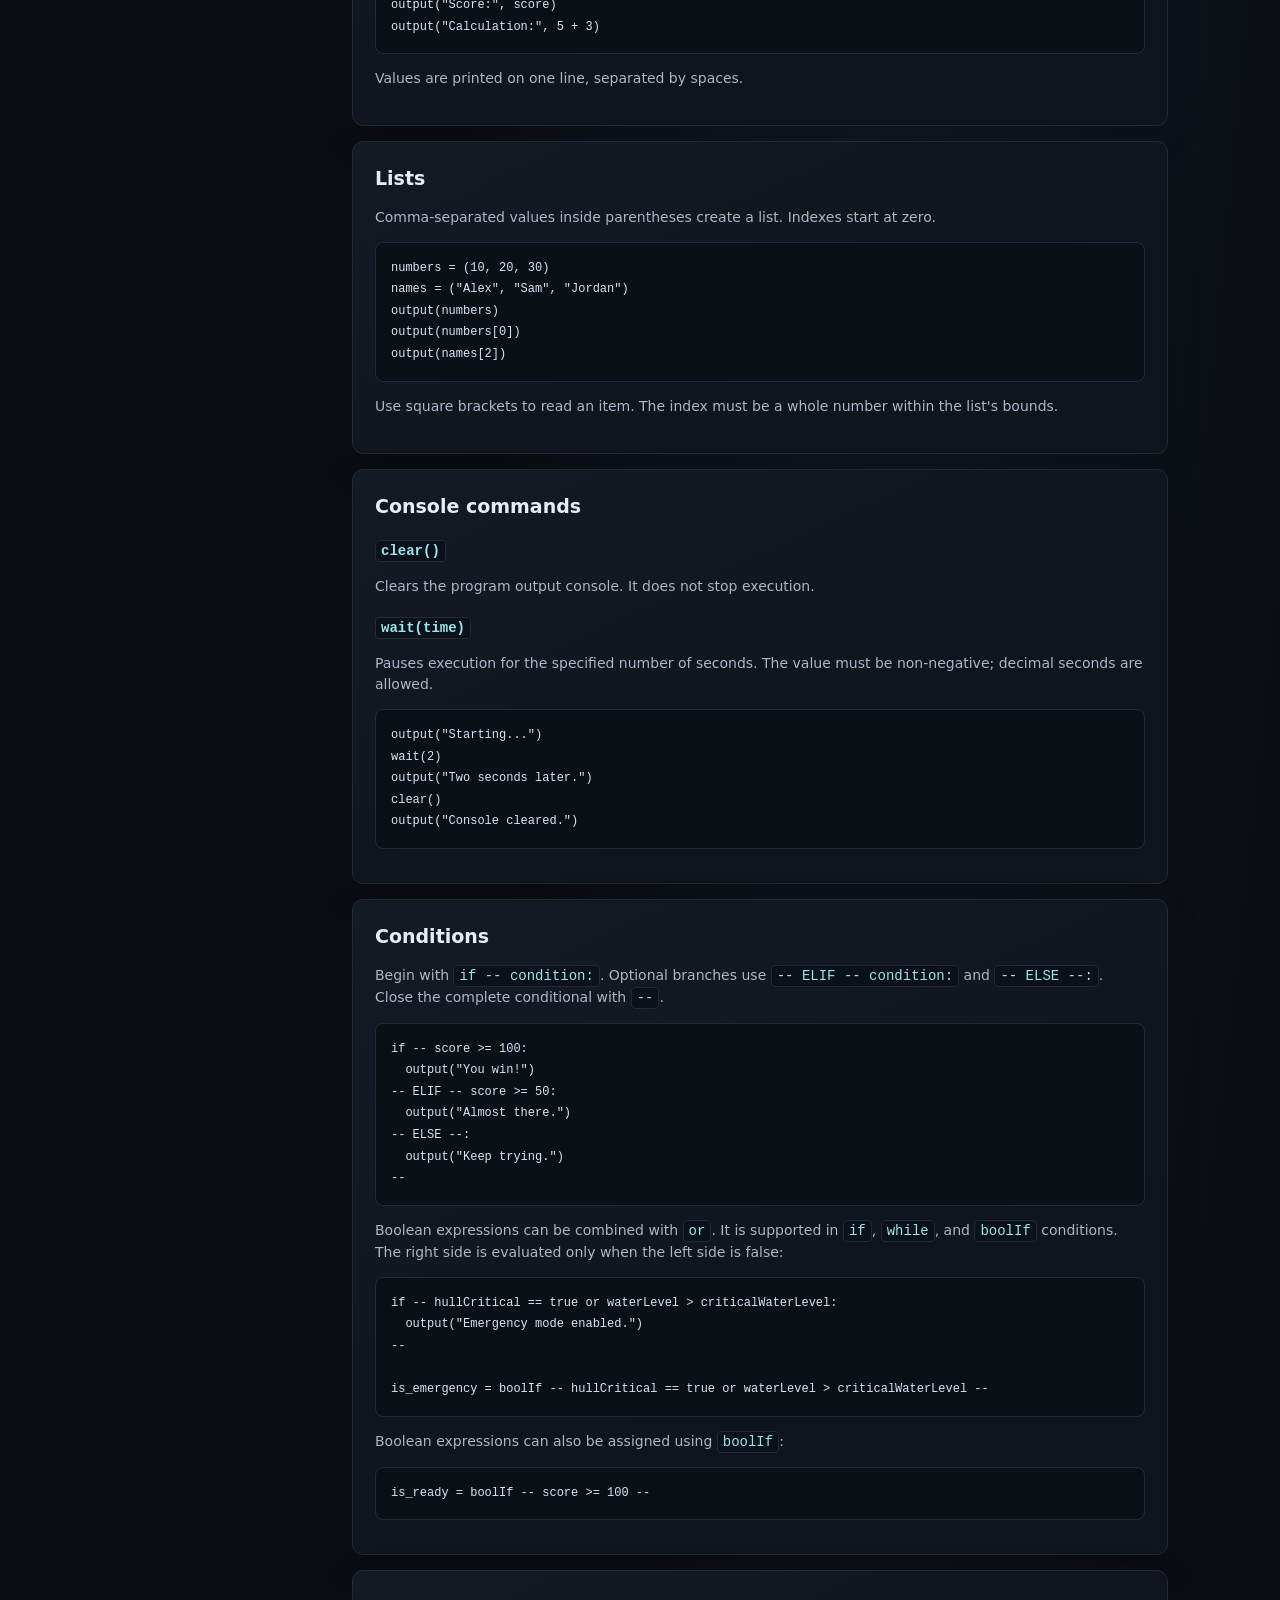
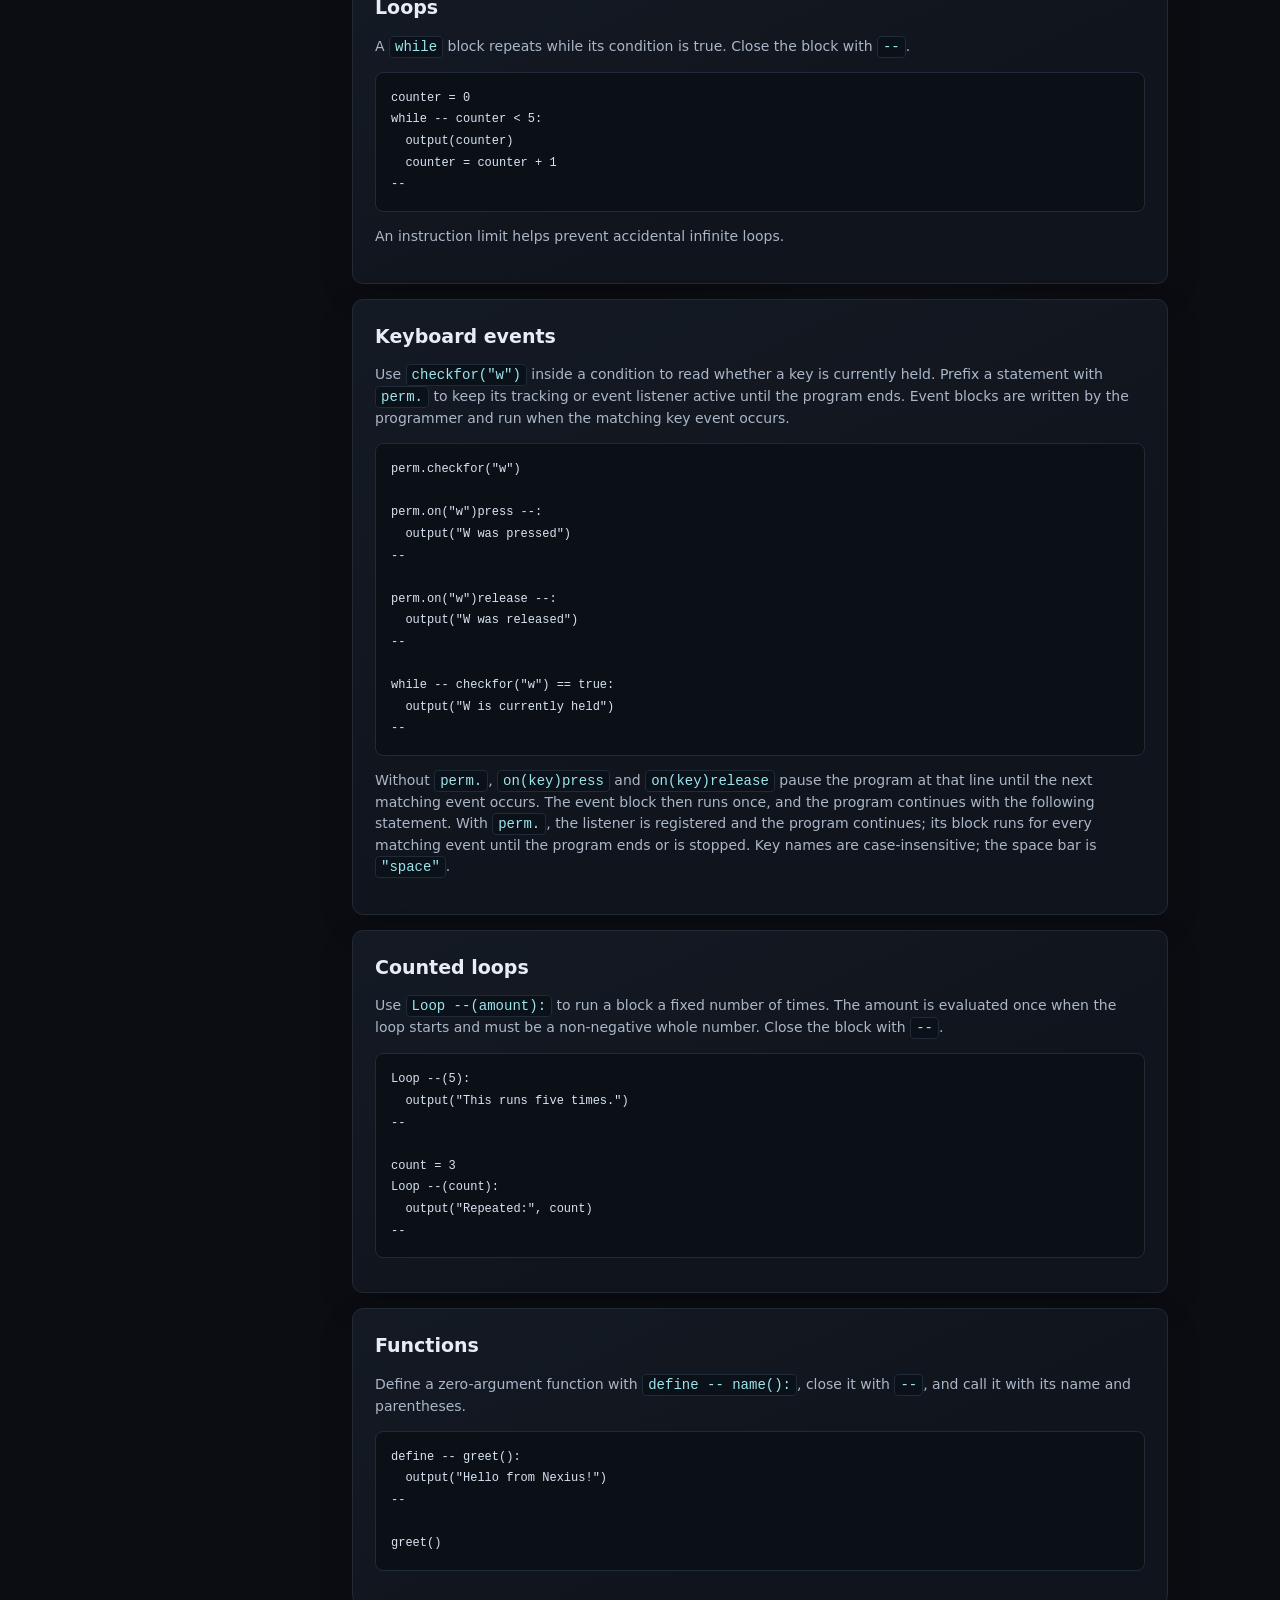
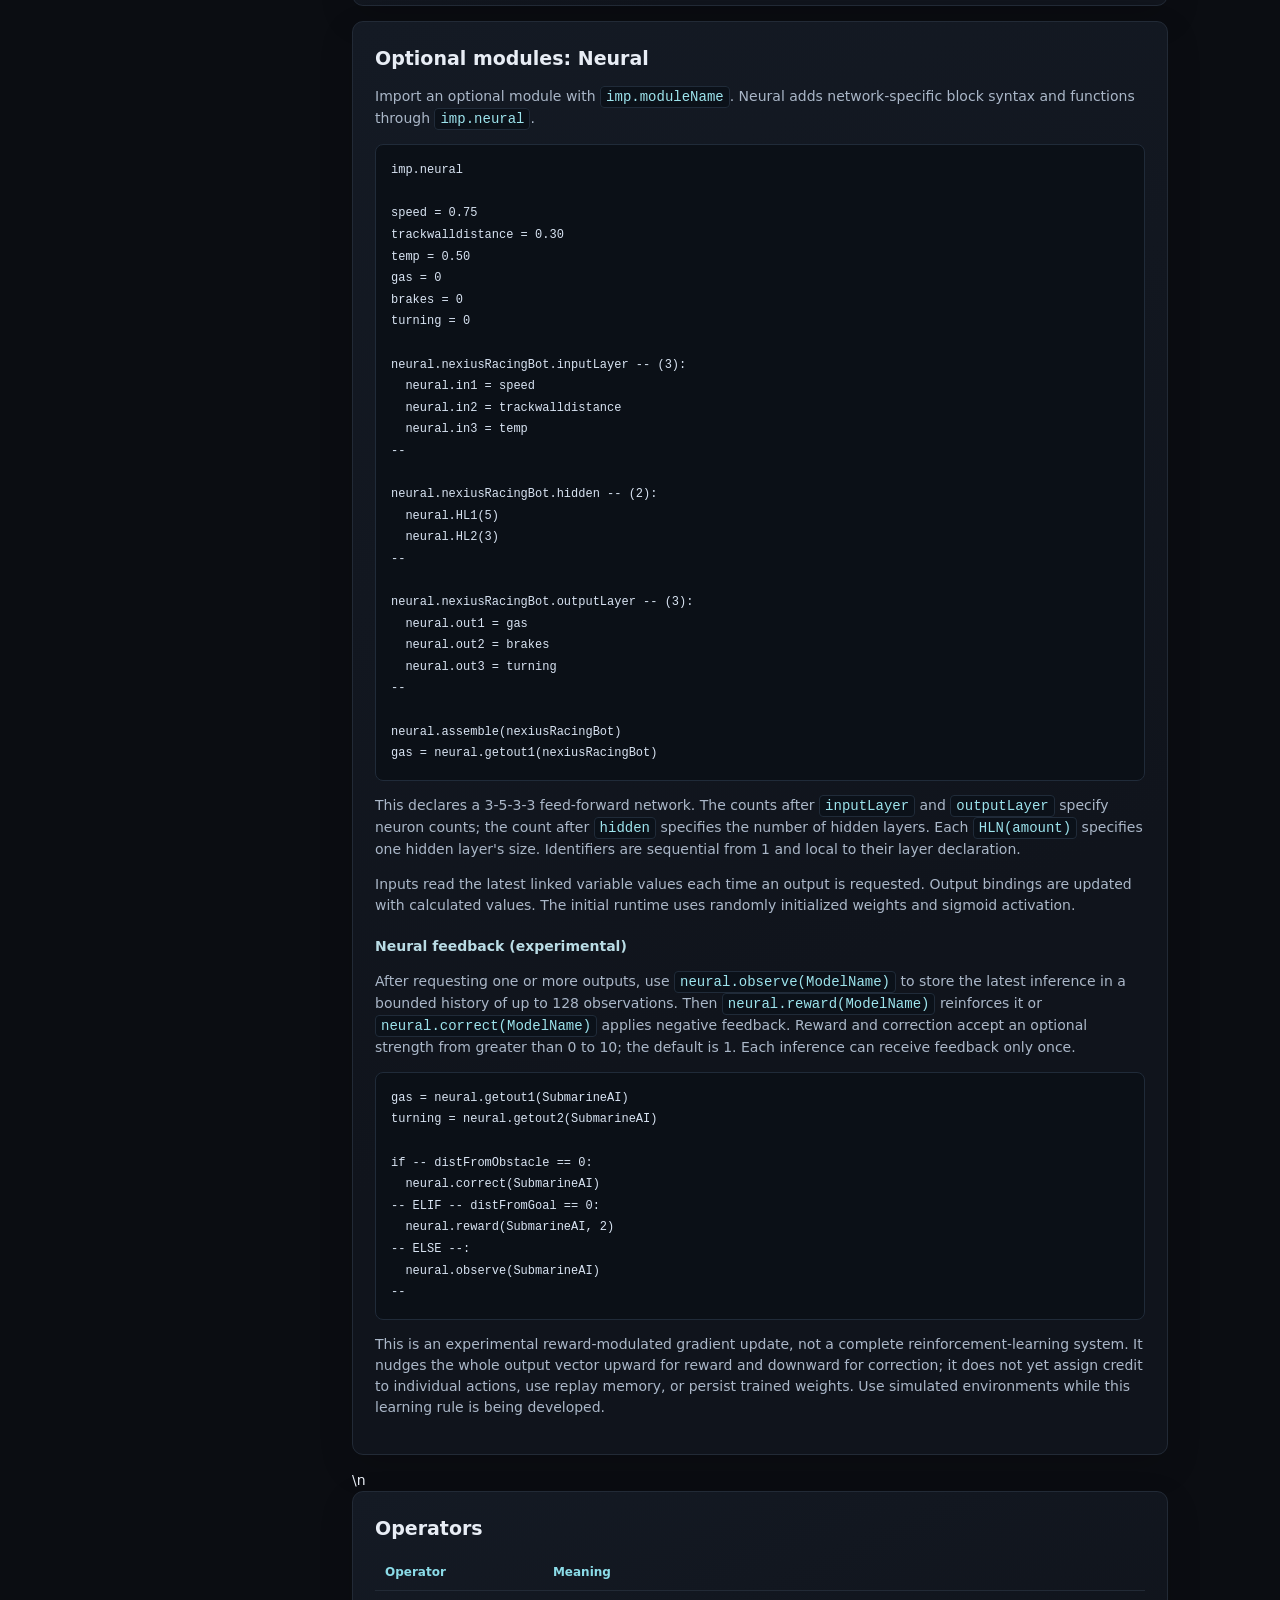
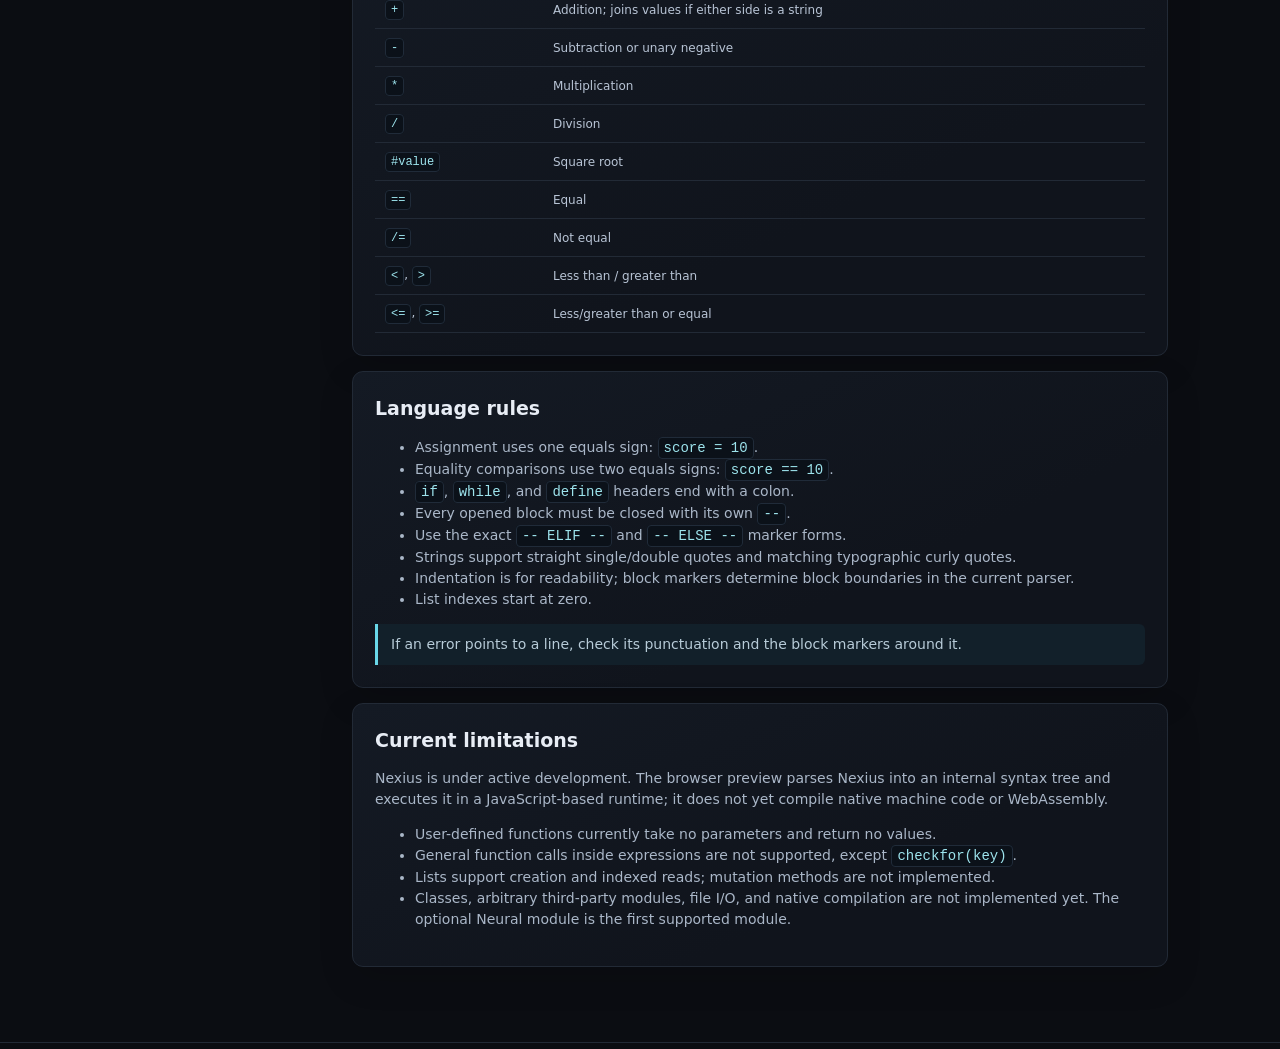
==== commit 87ec1854: "Document logical or conditions" ====
--- a/docs.html
+++ b/docs.html
@@ -42,7 +42,11 @@
   output("Almost there.")
 -- ELSE --:
   output("Keep trying.")
---</code></pre><p>Boolean expressions can be assigned using <code>boolIf</code>:</p><pre><code>is_ready = boolIf -- score >= 100 --</code></pre></section>
+--</code></pre><p>Boolean expressions can be combined with <code>or</code>. It is supported in <code>if</code>, <code>while</code>, and <code>boolIf</code> conditions. The right side is evaluated only when the left side is false:</p><pre><code>if -- hullCritical == true or waterLevel > criticalWaterLevel:
+  output("Emergency mode enabled.")
+--
+
+is_emergency = boolIf -- hullCritical == true or waterLevel > criticalWaterLevel --</code></pre><p>Boolean expressions can also be assigned using <code>boolIf</code>:</p><pre><code>is_ready = boolIf -- score >= 100 --</code></pre></section>
 <section class="panel docs-card" id="loops"><h2>Loops</h2><p>A <code>while</code> block repeats while its condition is true. Close the block with <code>--</code>.</p><pre><code>counter = 0
 while -- counter < 5:
   output(counter)
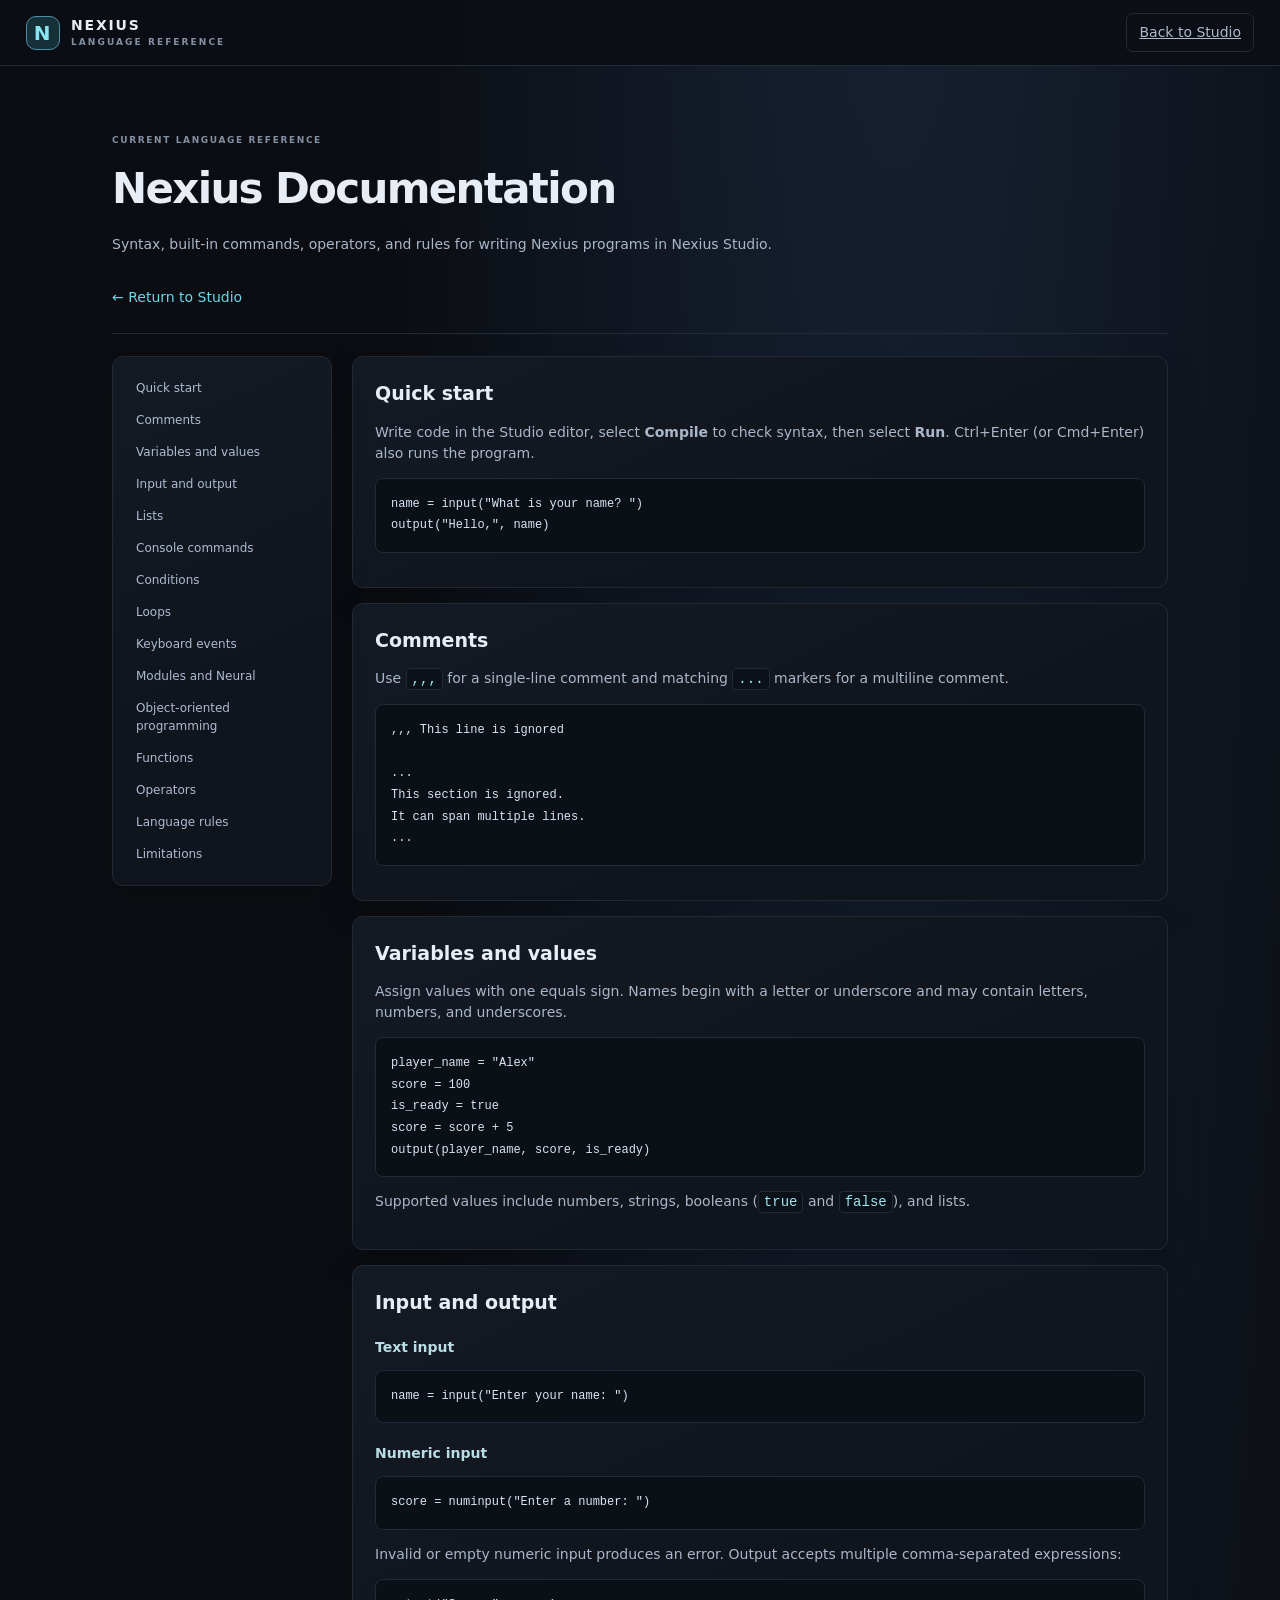
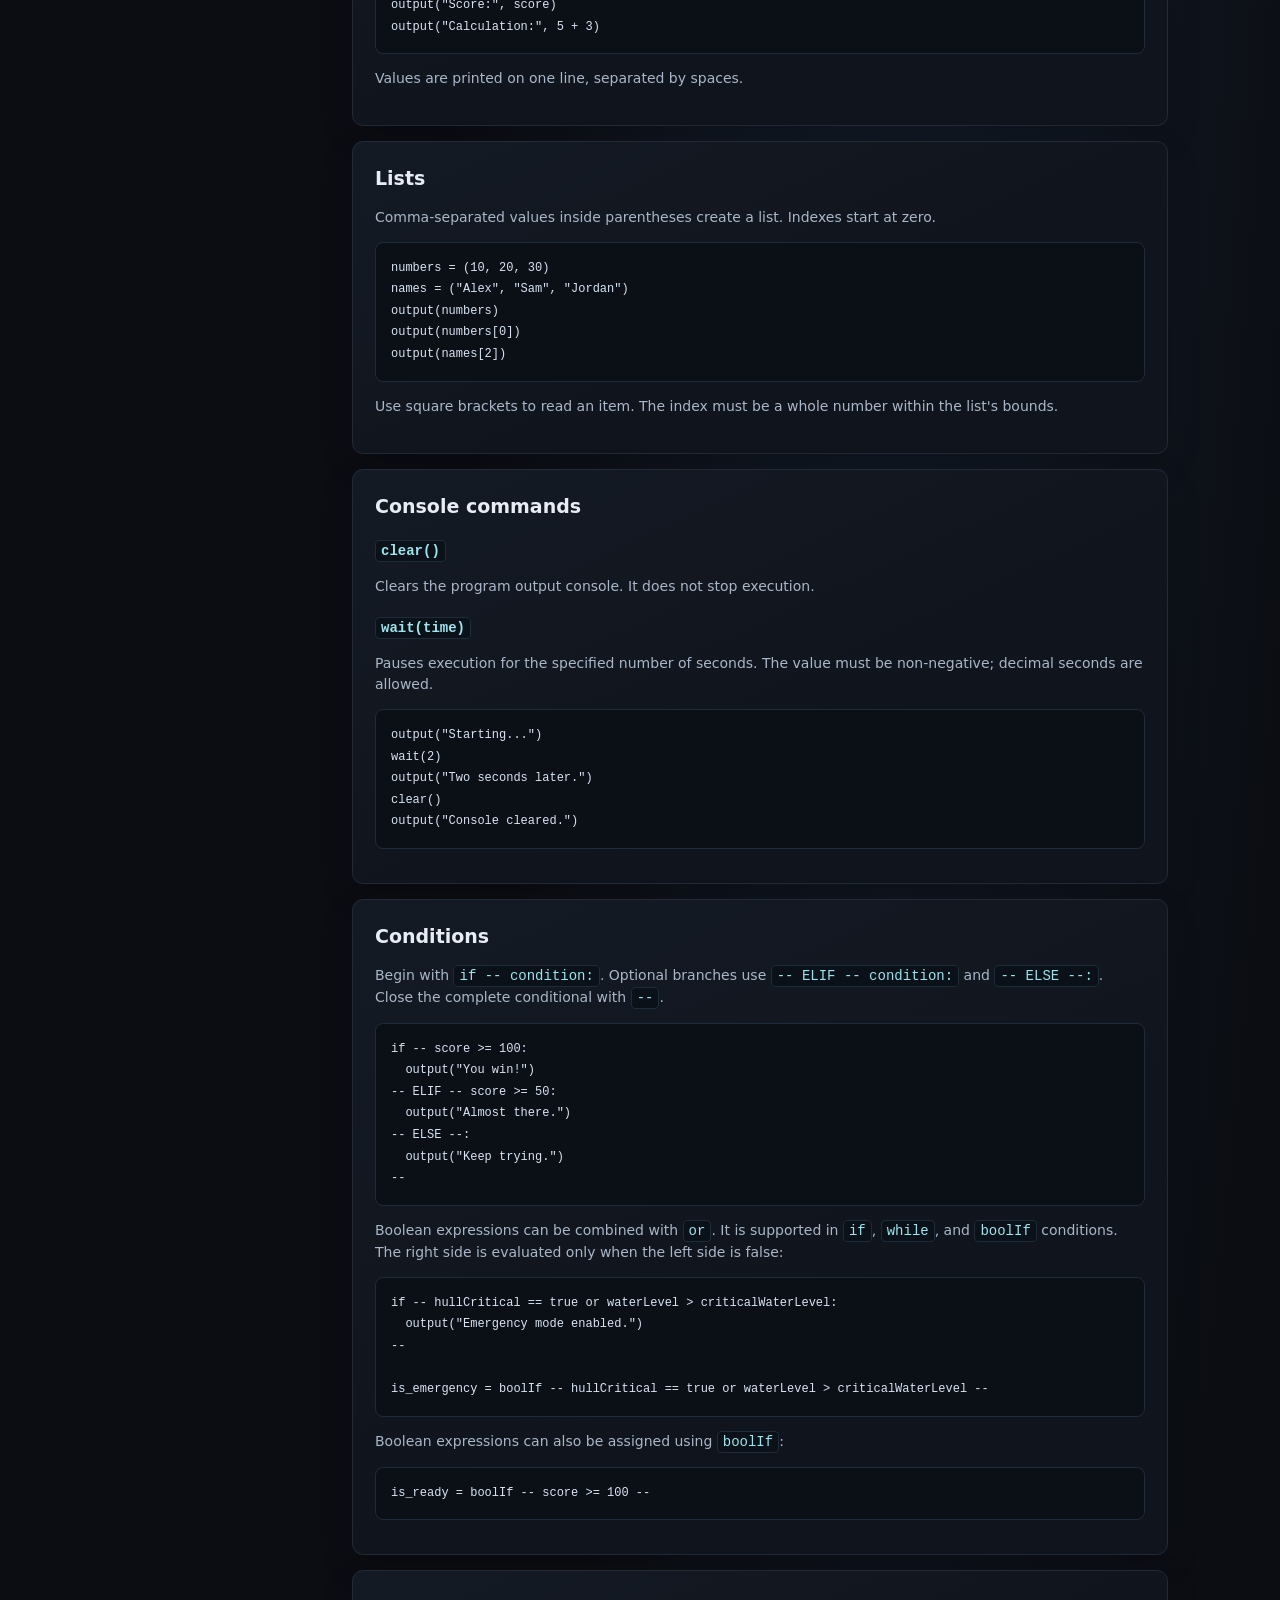
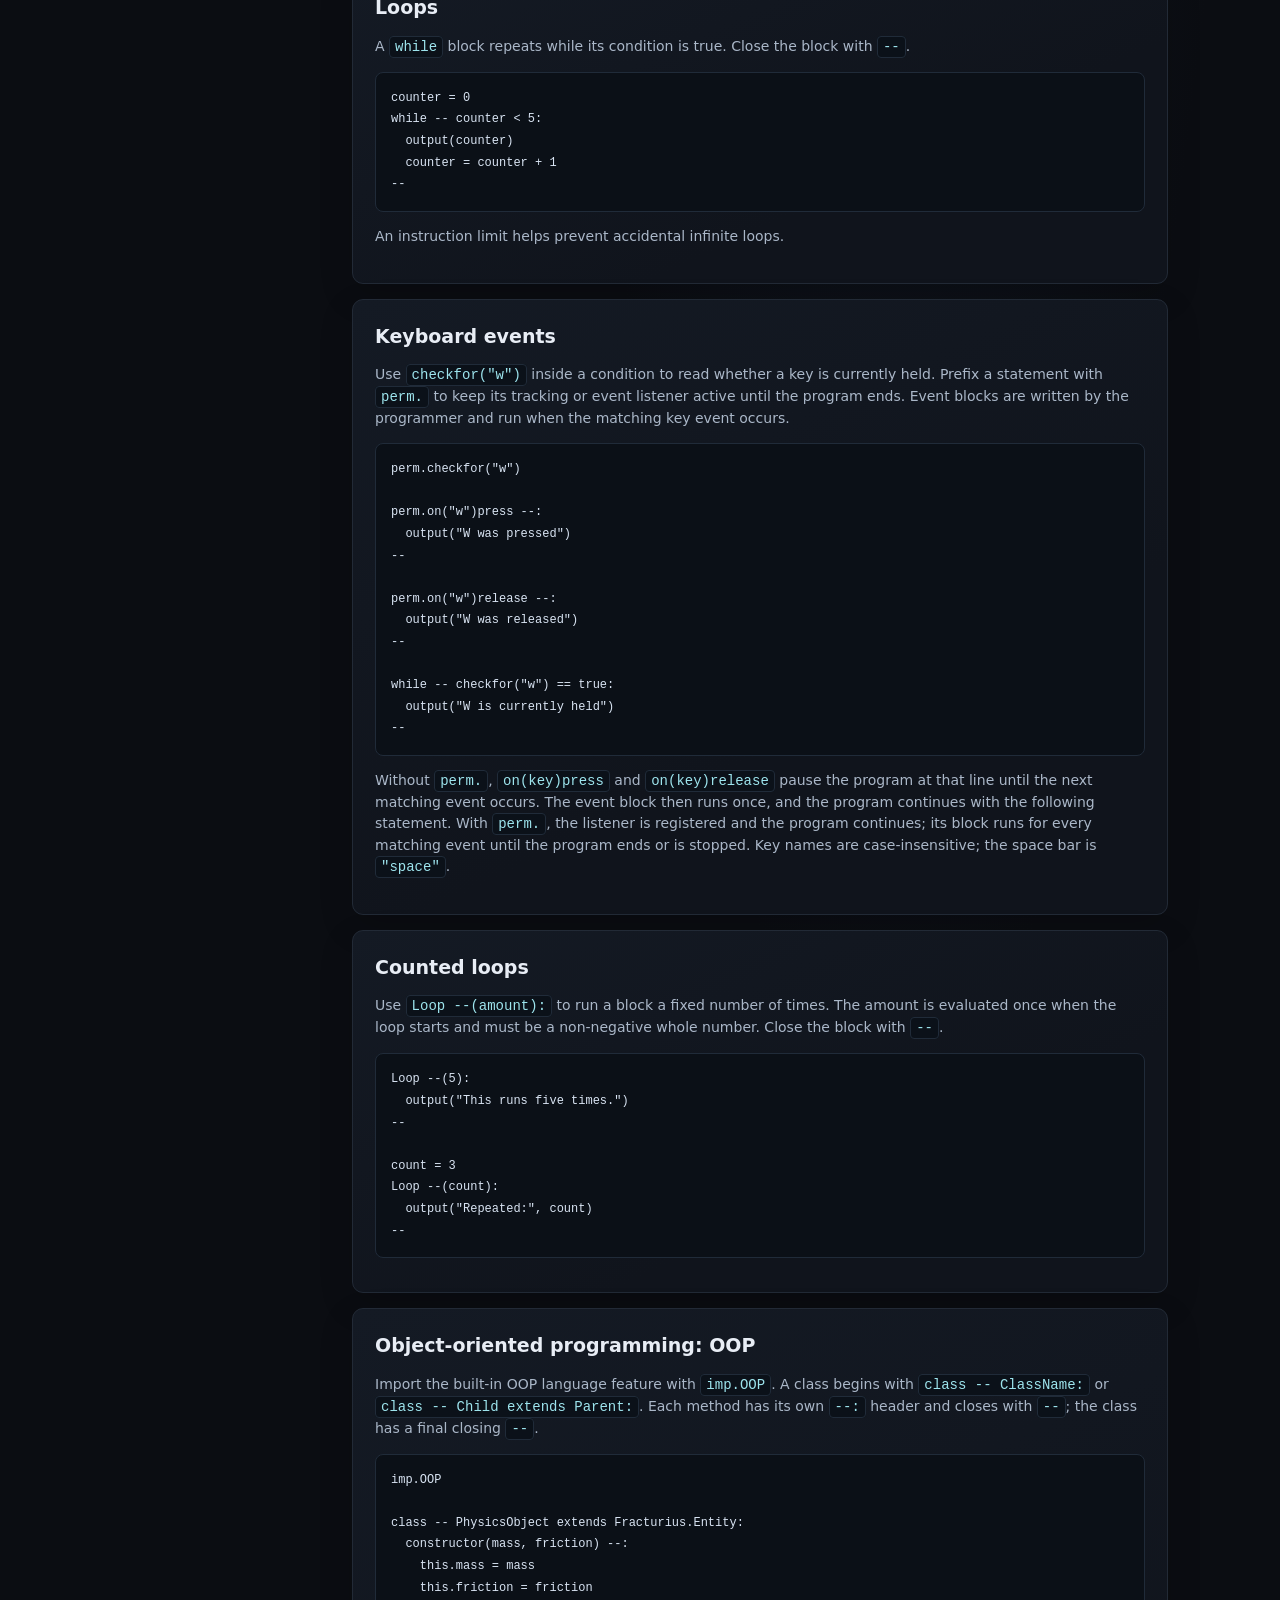
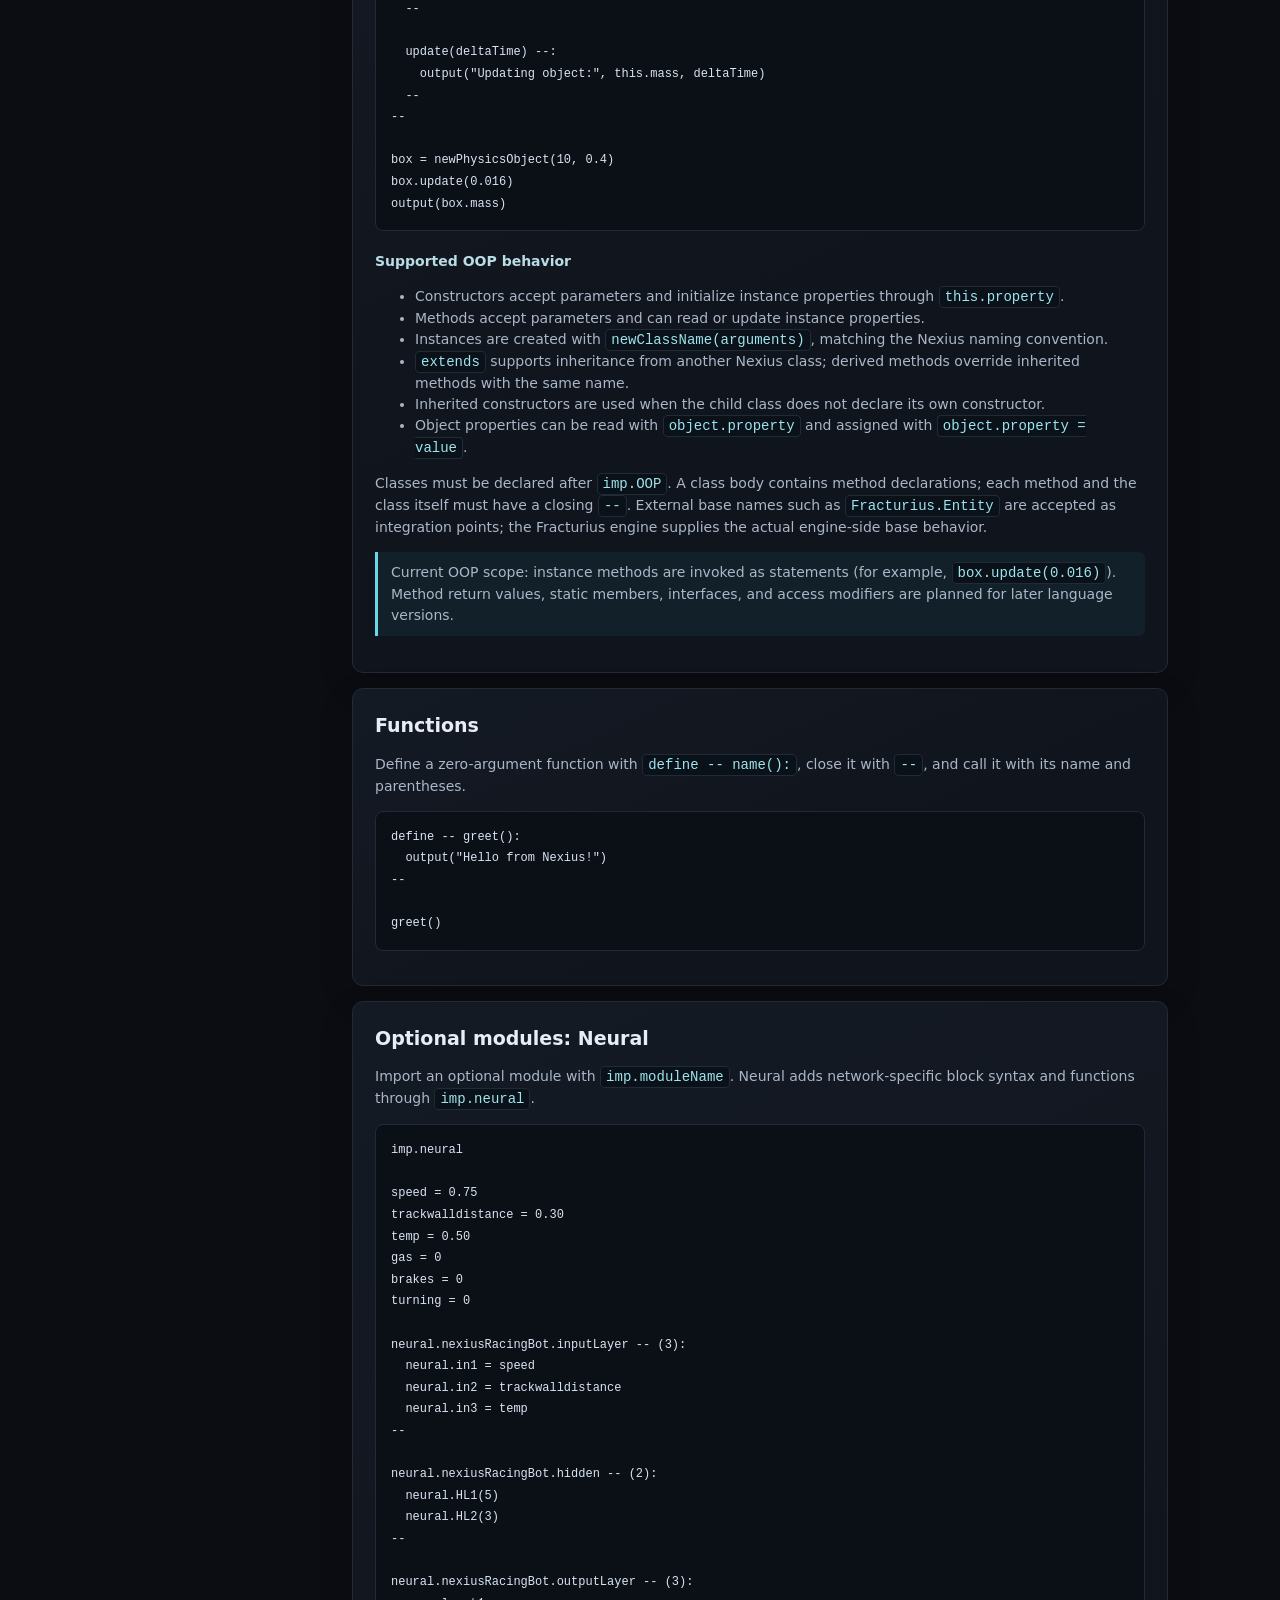
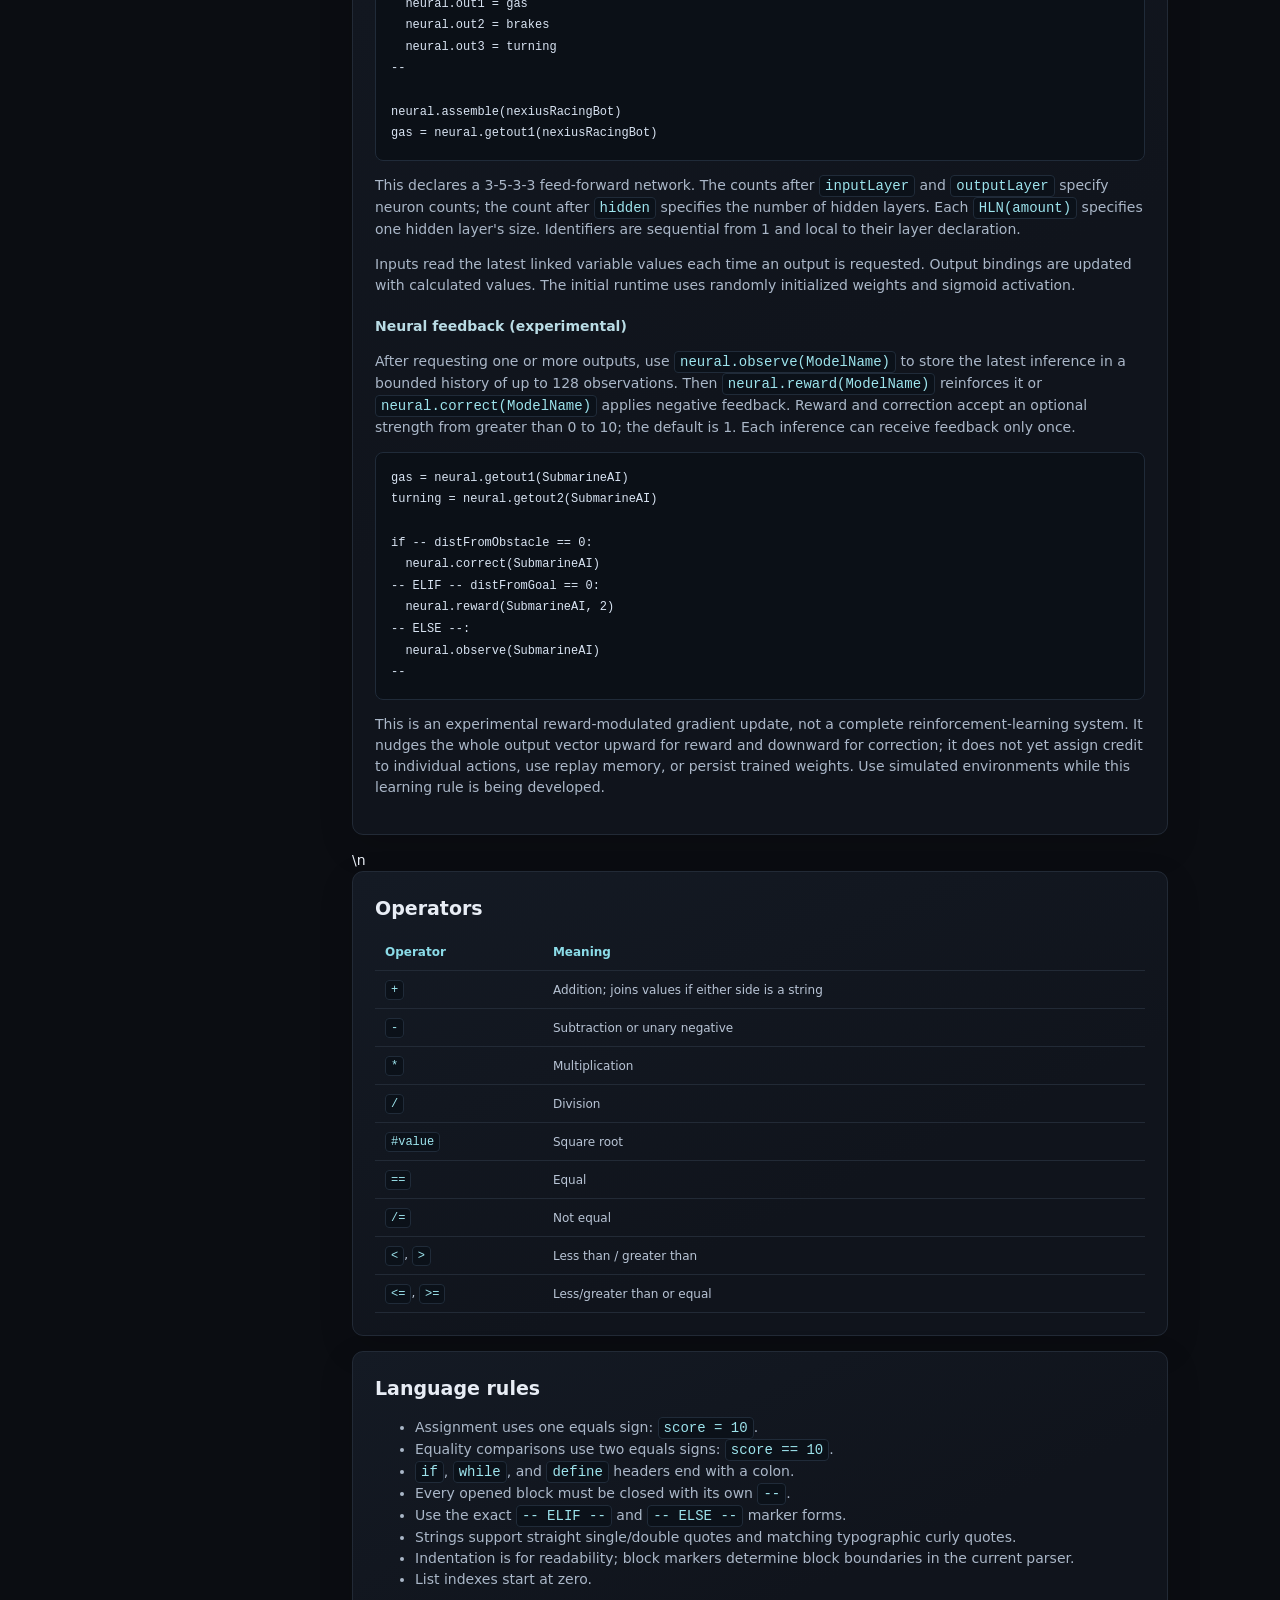
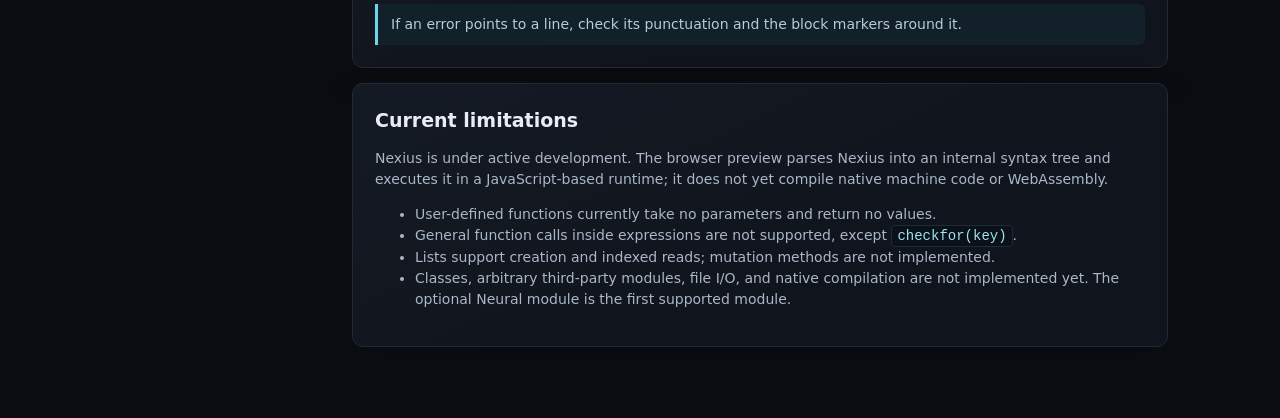
==== commit e7b83141: "Add OOP language reference and examples" ====
--- a/docs.html
+++ b/docs.html
@@ -9,7 +9,7 @@
 <main class="docs-page">
 <section class="docs-hero"><span class="eyebrow">CURRENT LANGUAGE REFERENCE</span><h1>Nexius Documentation</h1><p>Syntax, built-in commands, operators, and rules for writing Nexius programs in Nexius Studio.</p><a class="docs-back" href="./">← Return to Studio</a></section>
 <div class="docs-layout">
-<nav class="panel docs-nav" aria-label="Documentation sections"><a href="#start">Quick start</a><a href="#comments">Comments</a><a href="#values">Variables and values</a><a href="#io">Input and output</a><a href="#lists">Lists</a><a href="#console">Console commands</a><a href="#conditions">Conditions</a><a href="#loops">Loops</a><a href="#keyboard">Keyboard events</a><a href="#modules">Modules and Neural</a><a href="#functions">Functions</a><a href="#operators">Operators</a><a href="#rules">Language rules</a><a href="#limits">Limitations</a></nav>
+<nav class="panel docs-nav" aria-label="Documentation sections"><a href="#start">Quick start</a><a href="#comments">Comments</a><a href="#values">Variables and values</a><a href="#io">Input and output</a><a href="#lists">Lists</a><a href="#console">Console commands</a><a href="#conditions">Conditions</a><a href="#loops">Loops</a><a href="#keyboard">Keyboard events</a><a href="#modules">Modules and Neural</a><a href="#oop">Object-oriented programming</a><a href="#functions">Functions</a><a href="#operators">Operators</a><a href="#rules">Language rules</a><a href="#limits">Limitations</a></nav>
 <div class="docs-content">
 <section class="panel docs-card" id="start"><h2>Quick start</h2><p>Write code in the Studio editor, select <strong>Compile</strong> to check syntax, then select <strong>Run</strong>. Ctrl+Enter (or Cmd+Enter) also runs the program.</p><pre><code>name = input("What is your name? ")
 output("Hello,", name)</code></pre></section>
@@ -73,6 +73,22 @@
 Loop --(count):
   output("Repeated:", count)
 --</code></pre></section>
+<section class="panel docs-card" id="oop"><h2>Object-oriented programming: OOP</h2><p>Import the built-in OOP language feature with <code>imp.OOP</code>. A class begins with <code>class -- ClassName:</code> or <code>class -- Child extends Parent:</code>. Each method has its own <code>--:</code> header and closes with <code>--</code>; the class has a final closing <code>--</code>.</p><pre><code>imp.OOP
+
+class -- PhysicsObject extends Fracturius.Entity:
+  constructor(mass, friction) --:
+    this.mass = mass
+    this.friction = friction
+  --
+
+  update(deltaTime) --:
+    output("Updating object:", this.mass, deltaTime)
+  --
+--
+
+box = newPhysicsObject(10, 0.4)
+box.update(0.016)
+output(box.mass)</code></pre><h3>Supported OOP behavior</h3><ul><li>Constructors accept parameters and initialize instance properties through <code>this.property</code>.</li><li>Methods accept parameters and can read or update instance properties.</li><li>Instances are created with <code>newClassName(arguments)</code>, matching the Nexius naming convention.</li><li><code>extends</code> supports inheritance from another Nexius class; derived methods override inherited methods with the same name.</li><li>Inherited constructors are used when the child class does not declare its own constructor.</li><li>Object properties can be read with <code>object.property</code> and assigned with <code>object.property = value</code>.</li></ul><p>Classes must be declared after <code>imp.OOP</code>. A class body contains method declarations; each method and the class itself must have a closing <code>--</code>. External base names such as <code>Fracturius.Entity</code> are accepted as integration points; the Fracturius engine supplies the actual engine-side base behavior.</p><p class="docs-note">Current OOP scope: instance methods are invoked as statements (for example, <code>box.update(0.016)</code>). Method return values, static members, interfaces, and access modifiers are planned for later language versions.</p></section>
 <section class="panel docs-card" id="functions"><h2>Functions</h2><p>Define a zero-argument function with <code>define -- name():</code>, close it with <code>--</code>, and call it with its name and parentheses.</p><pre><code>define -- greet():
   output("Hello from Nexius!")
 --
--- a/styles.css
+++ b/styles.css
@@ -30,3 +30,11 @@
   align-self: stretch;
   overflow: auto;
 }
+
+
+/* Bottom-page launch link for the SubmarineAI interactive runner */
+.bottom-launch{max-width:1552px;margin:0 auto 24px;padding:22px 25px;border:1px solid #294354;border-radius:11px;background:linear-gradient(110deg,#12232d,#111923 70%);display:flex;align-items:center;justify-content:space-between;gap:20px}
+.bottom-launch h2{margin:4px 0;font-size:18px}.bottom-launch p{margin:0;color:#91a3b8;font-size:12px}
+.launch-button{display:inline-flex;align-items:center;gap:13px;white-space:nowrap;padding:11px 16px;border-radius:7px;background:linear-gradient(135deg,#69d7e8,#4e9bbd);color:#07151b;text-decoration:none;font-size:12px;font-weight:750}
+.launch-button:hover{filter:brightness(1.1)}
+@media(max-width:650px){.bottom-launch{margin:0 10px 18px;padding:17px;align-items:flex-start;flex-direction:column}.launch-button{white-space:normal}}
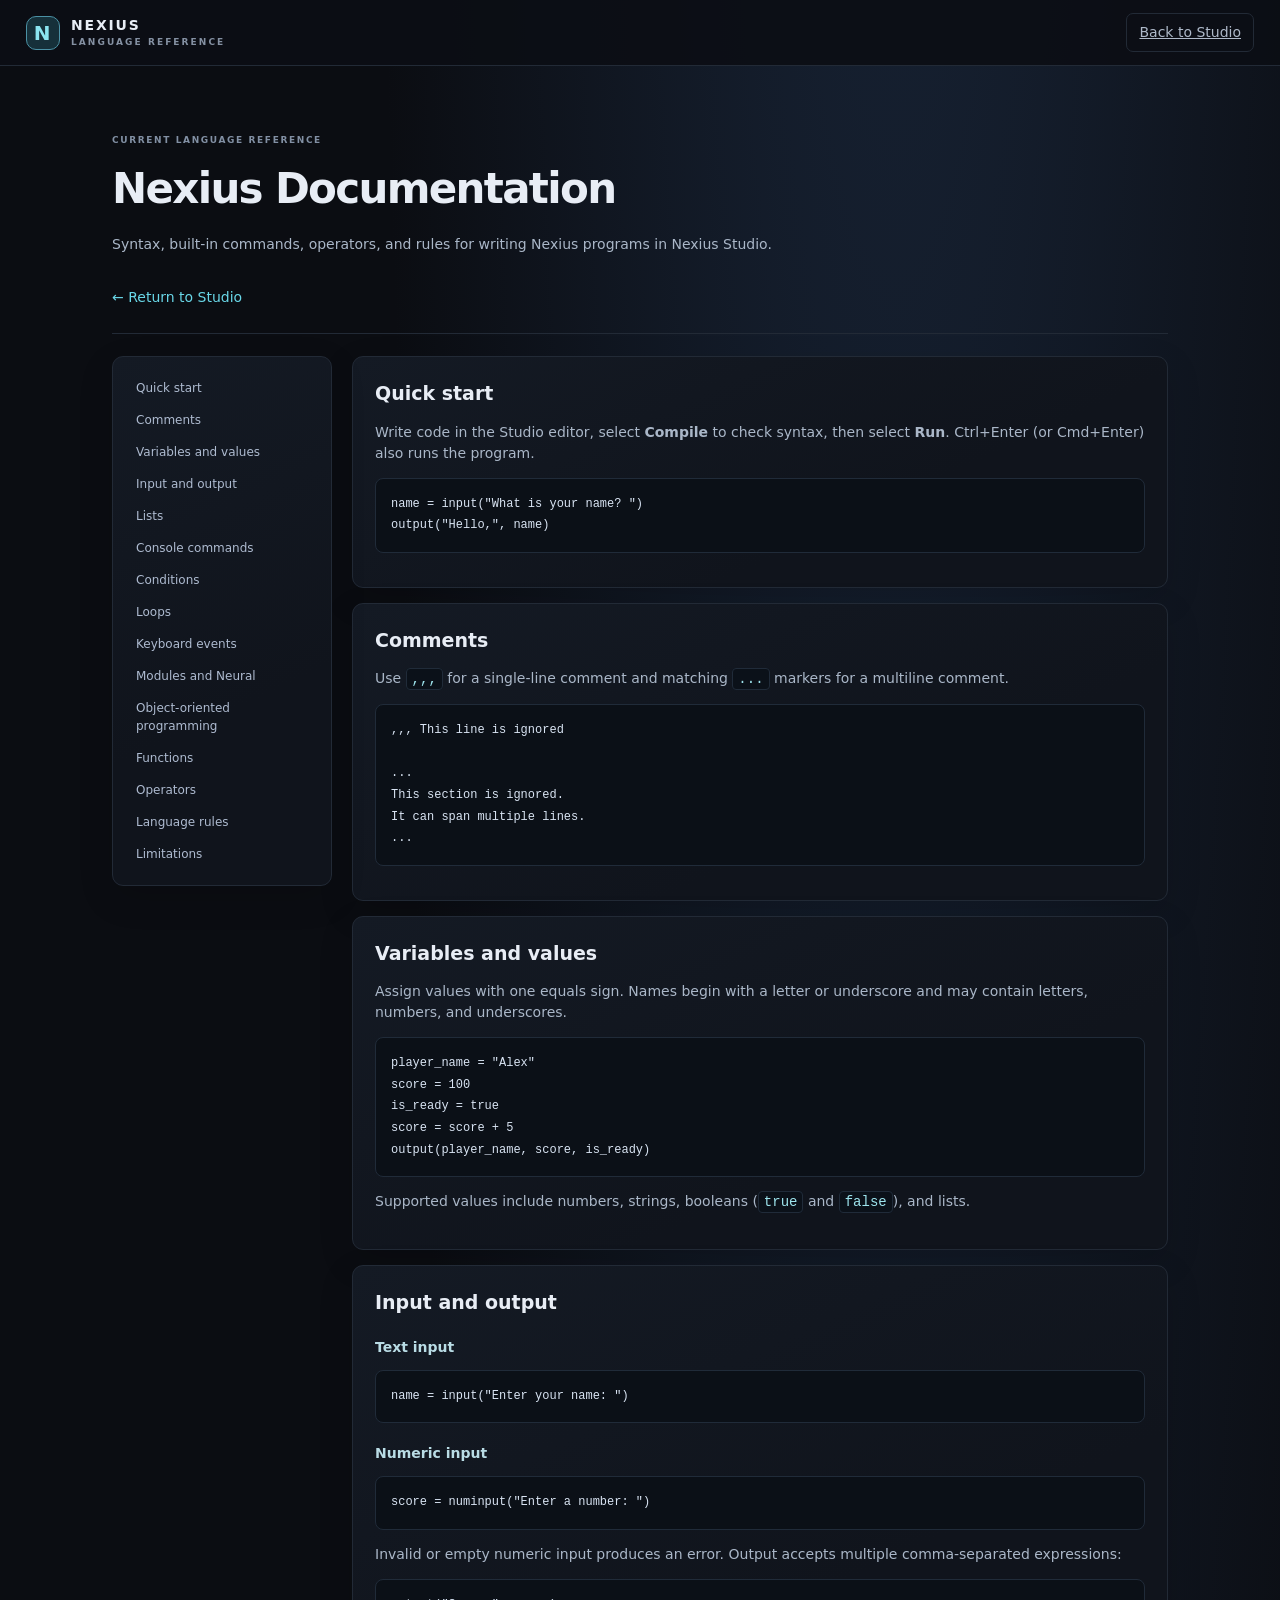
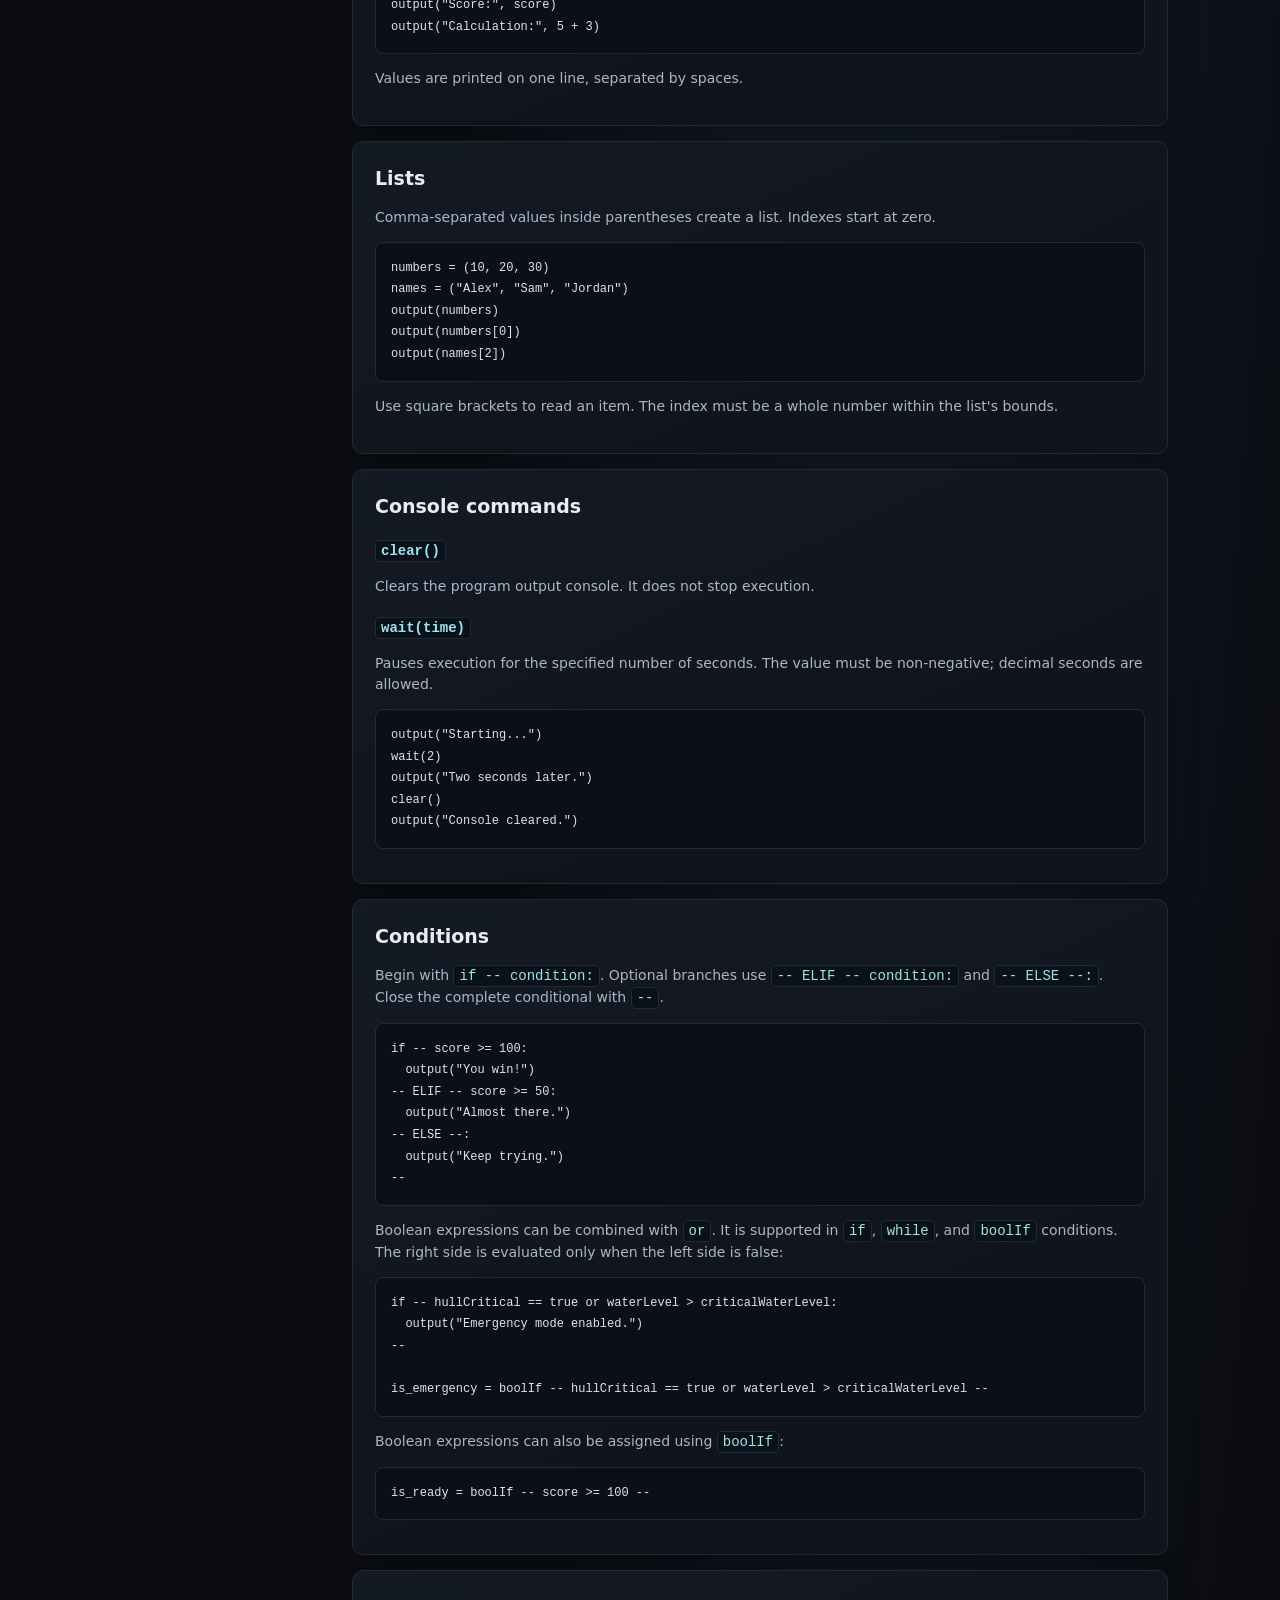
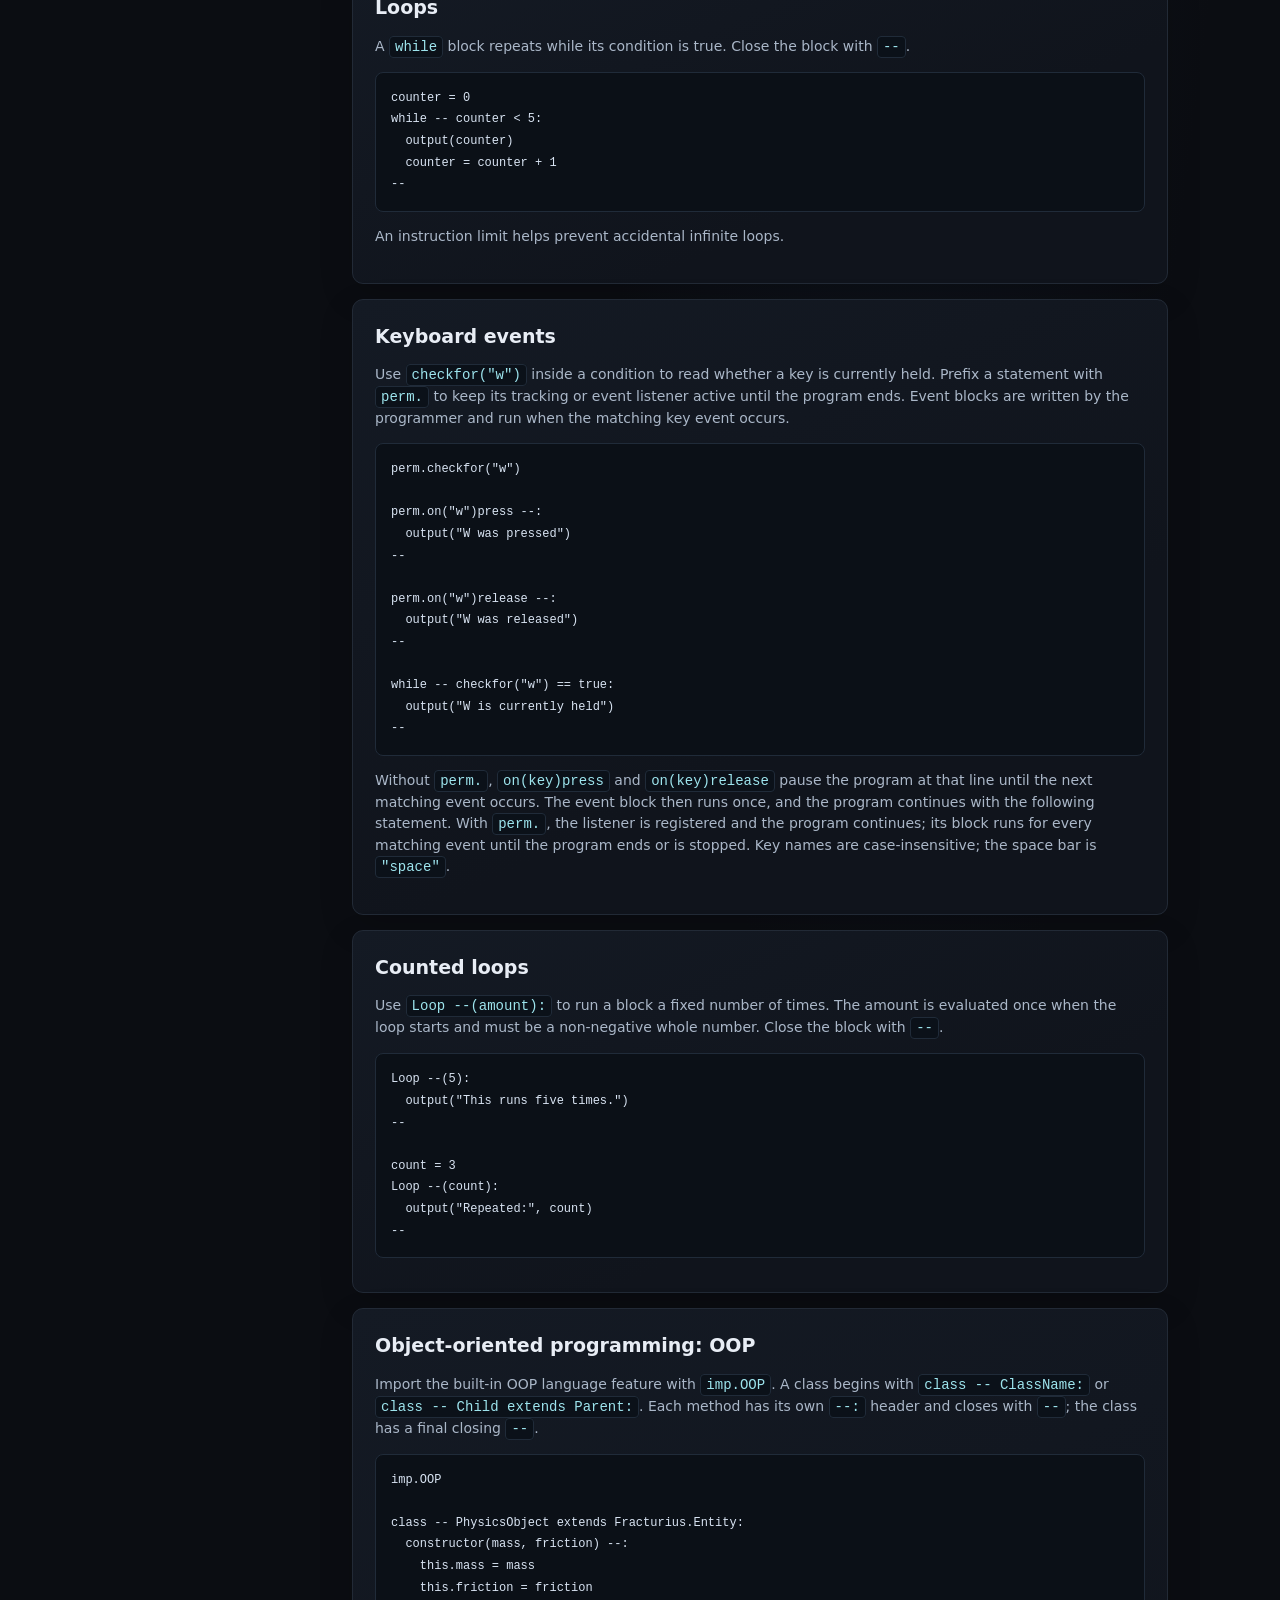
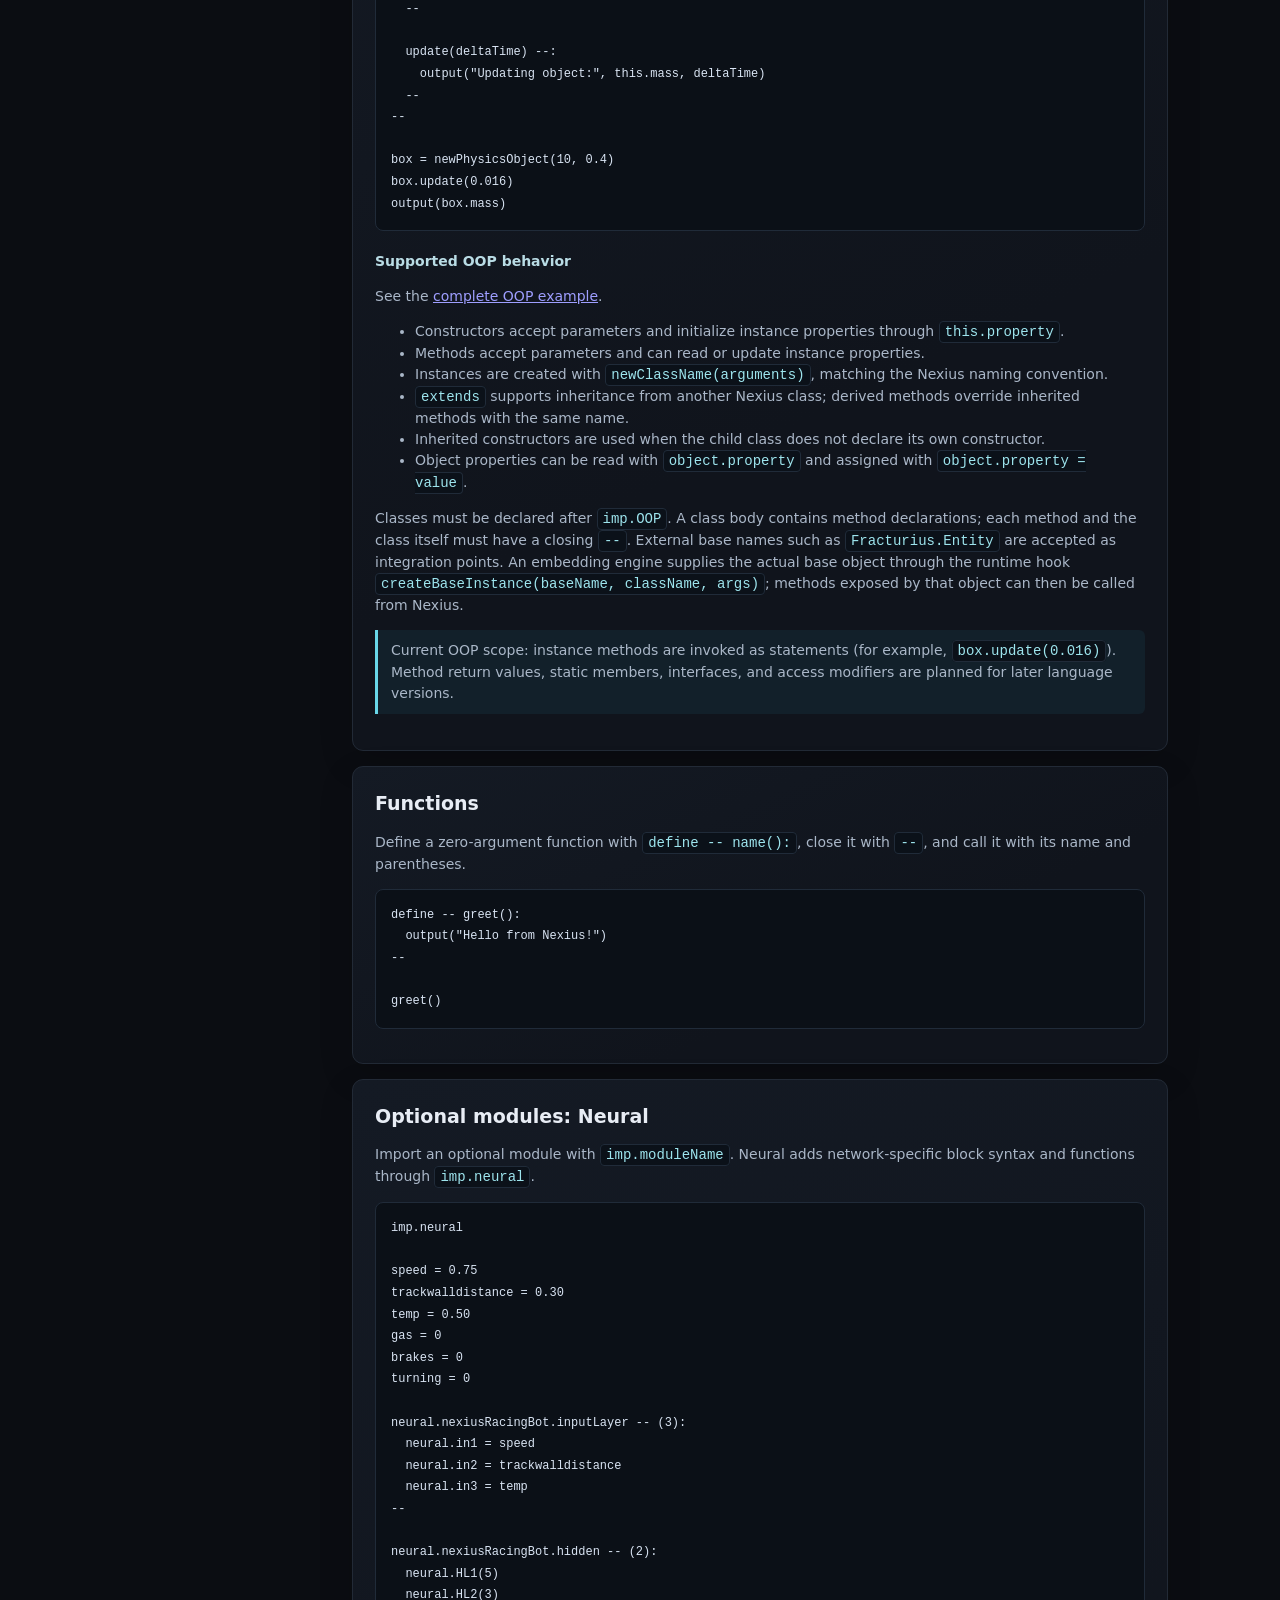
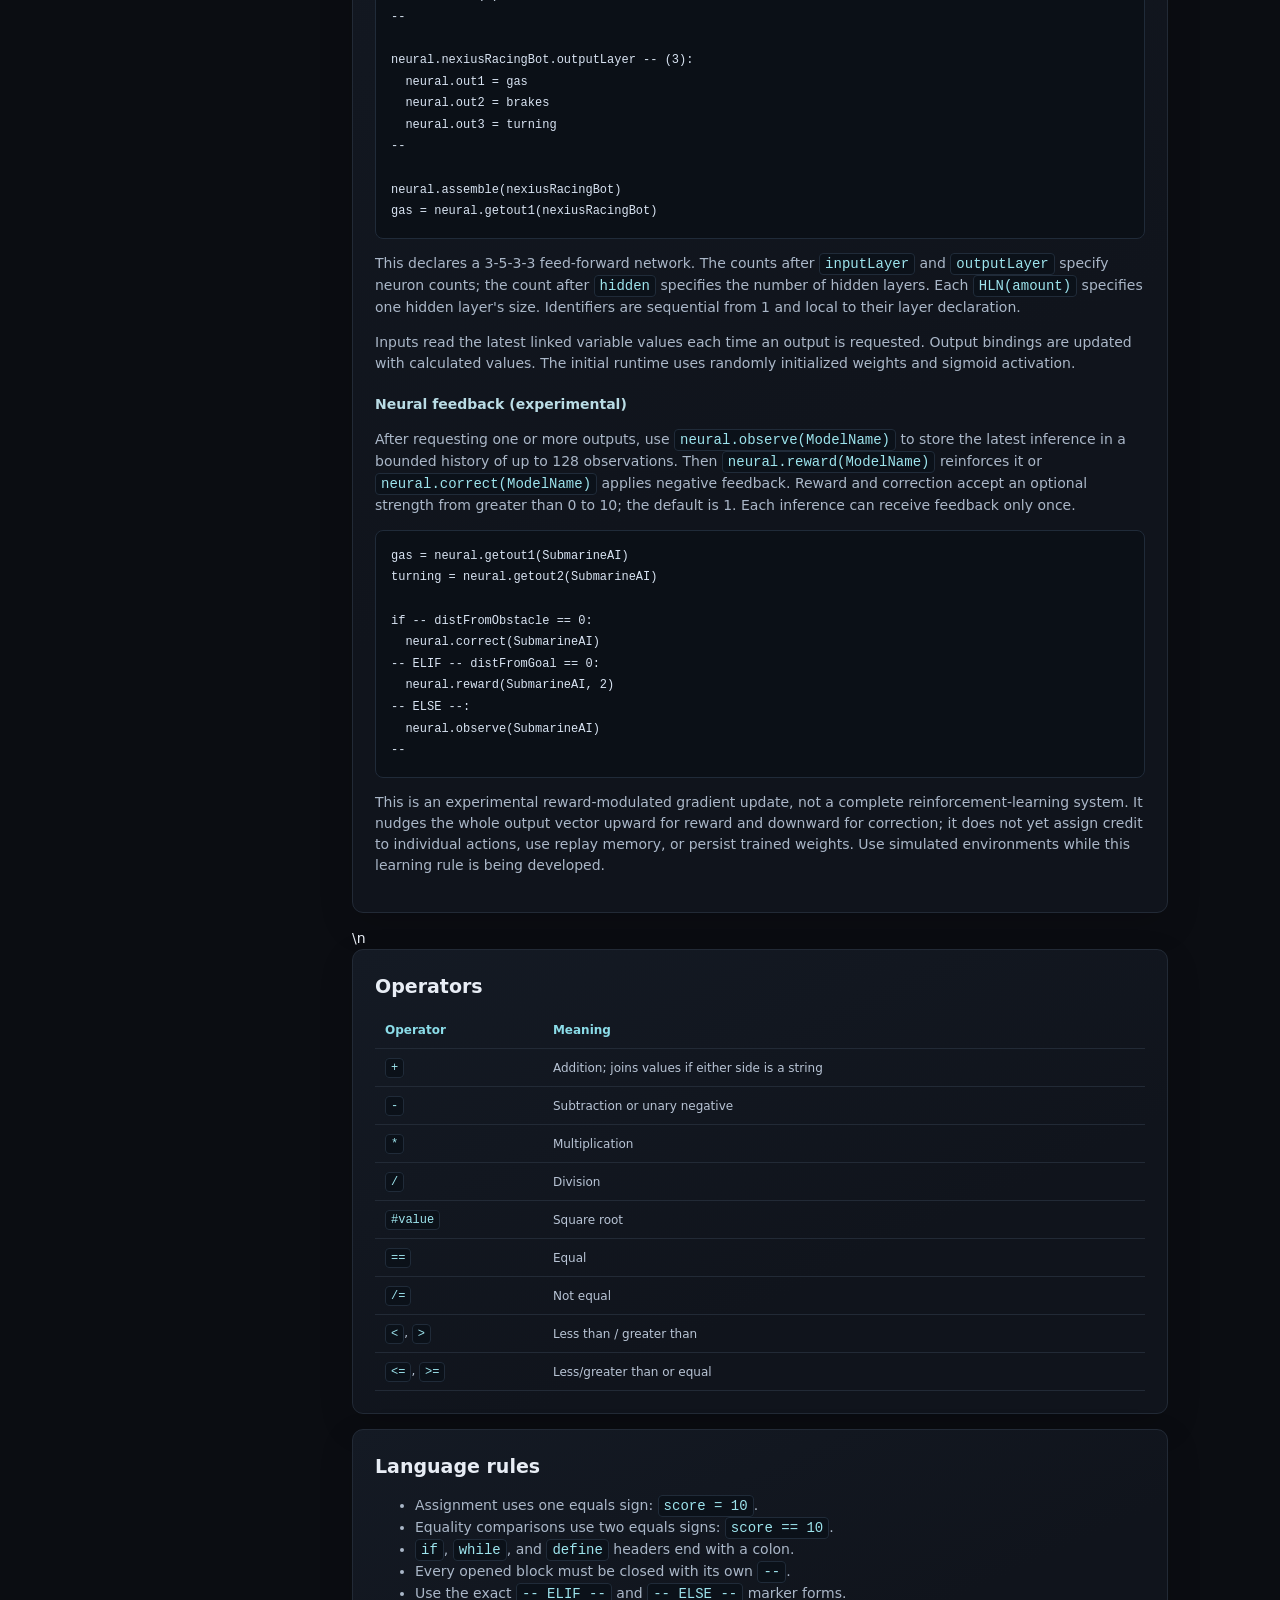
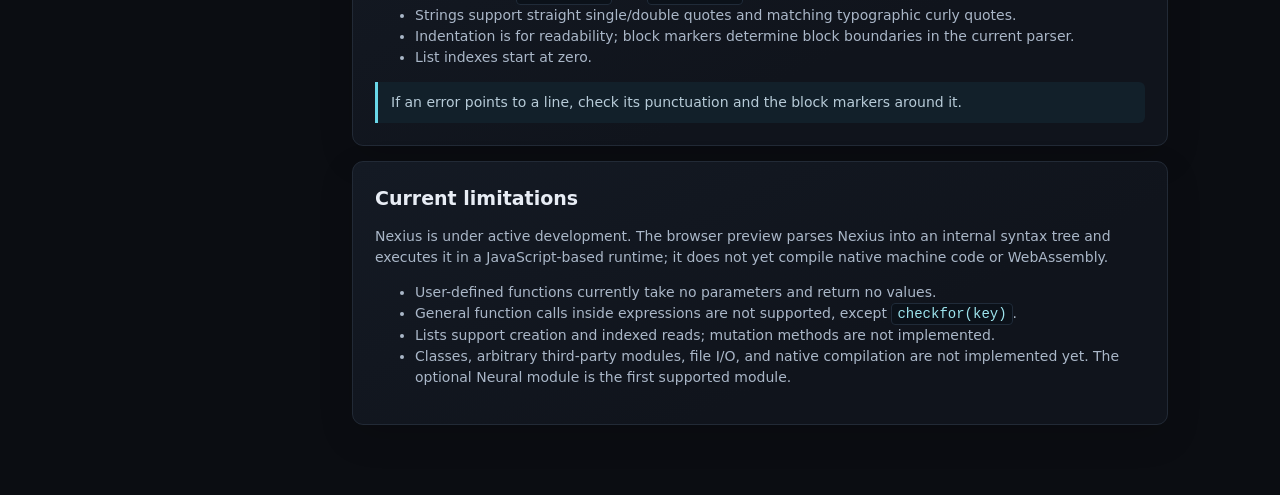
==== commit cd22a3b9: "Clarify Fracturius host integration for OOP" ====
--- a/docs.html
+++ b/docs.html
@@ -88,7 +88,7 @@
 
 box = newPhysicsObject(10, 0.4)
 box.update(0.016)
-output(box.mass)</code></pre><h3>Supported OOP behavior</h3><ul><li>Constructors accept parameters and initialize instance properties through <code>this.property</code>.</li><li>Methods accept parameters and can read or update instance properties.</li><li>Instances are created with <code>newClassName(arguments)</code>, matching the Nexius naming convention.</li><li><code>extends</code> supports inheritance from another Nexius class; derived methods override inherited methods with the same name.</li><li>Inherited constructors are used when the child class does not declare its own constructor.</li><li>Object properties can be read with <code>object.property</code> and assigned with <code>object.property = value</code>.</li></ul><p>Classes must be declared after <code>imp.OOP</code>. A class body contains method declarations; each method and the class itself must have a closing <code>--</code>. External base names such as <code>Fracturius.Entity</code> are accepted as integration points; the Fracturius engine supplies the actual engine-side base behavior.</p><p class="docs-note">Current OOP scope: instance methods are invoked as statements (for example, <code>box.update(0.016)</code>). Method return values, static members, interfaces, and access modifiers are planned for later language versions.</p></section>
+output(box.mass)</code></pre><h3>Supported OOP behavior</h3><p>See the <a href="examples/imp-oop.nexius">complete OOP example</a>.</p><ul><li>Constructors accept parameters and initialize instance properties through <code>this.property</code>.</li><li>Methods accept parameters and can read or update instance properties.</li><li>Instances are created with <code>newClassName(arguments)</code>, matching the Nexius naming convention.</li><li><code>extends</code> supports inheritance from another Nexius class; derived methods override inherited methods with the same name.</li><li>Inherited constructors are used when the child class does not declare its own constructor.</li><li>Object properties can be read with <code>object.property</code> and assigned with <code>object.property = value</code>.</li></ul><p>Classes must be declared after <code>imp.OOP</code>. A class body contains method declarations; each method and the class itself must have a closing <code>--</code>. External base names such as <code>Fracturius.Entity</code> are accepted as integration points. An embedding engine supplies the actual base object through the runtime hook <code>createBaseInstance(baseName, className, args)</code>; methods exposed by that object can then be called from Nexius.</p><p class="docs-note">Current OOP scope: instance methods are invoked as statements (for example, <code>box.update(0.016)</code>). Method return values, static members, interfaces, and access modifiers are planned for later language versions.</p></section>
 <section class="panel docs-card" id="functions"><h2>Functions</h2><p>Define a zero-argument function with <code>define -- name():</code>, close it with <code>--</code>, and call it with its name and parentheses.</p><pre><code>define -- greet():
   output("Hello from Nexius!")
 --
